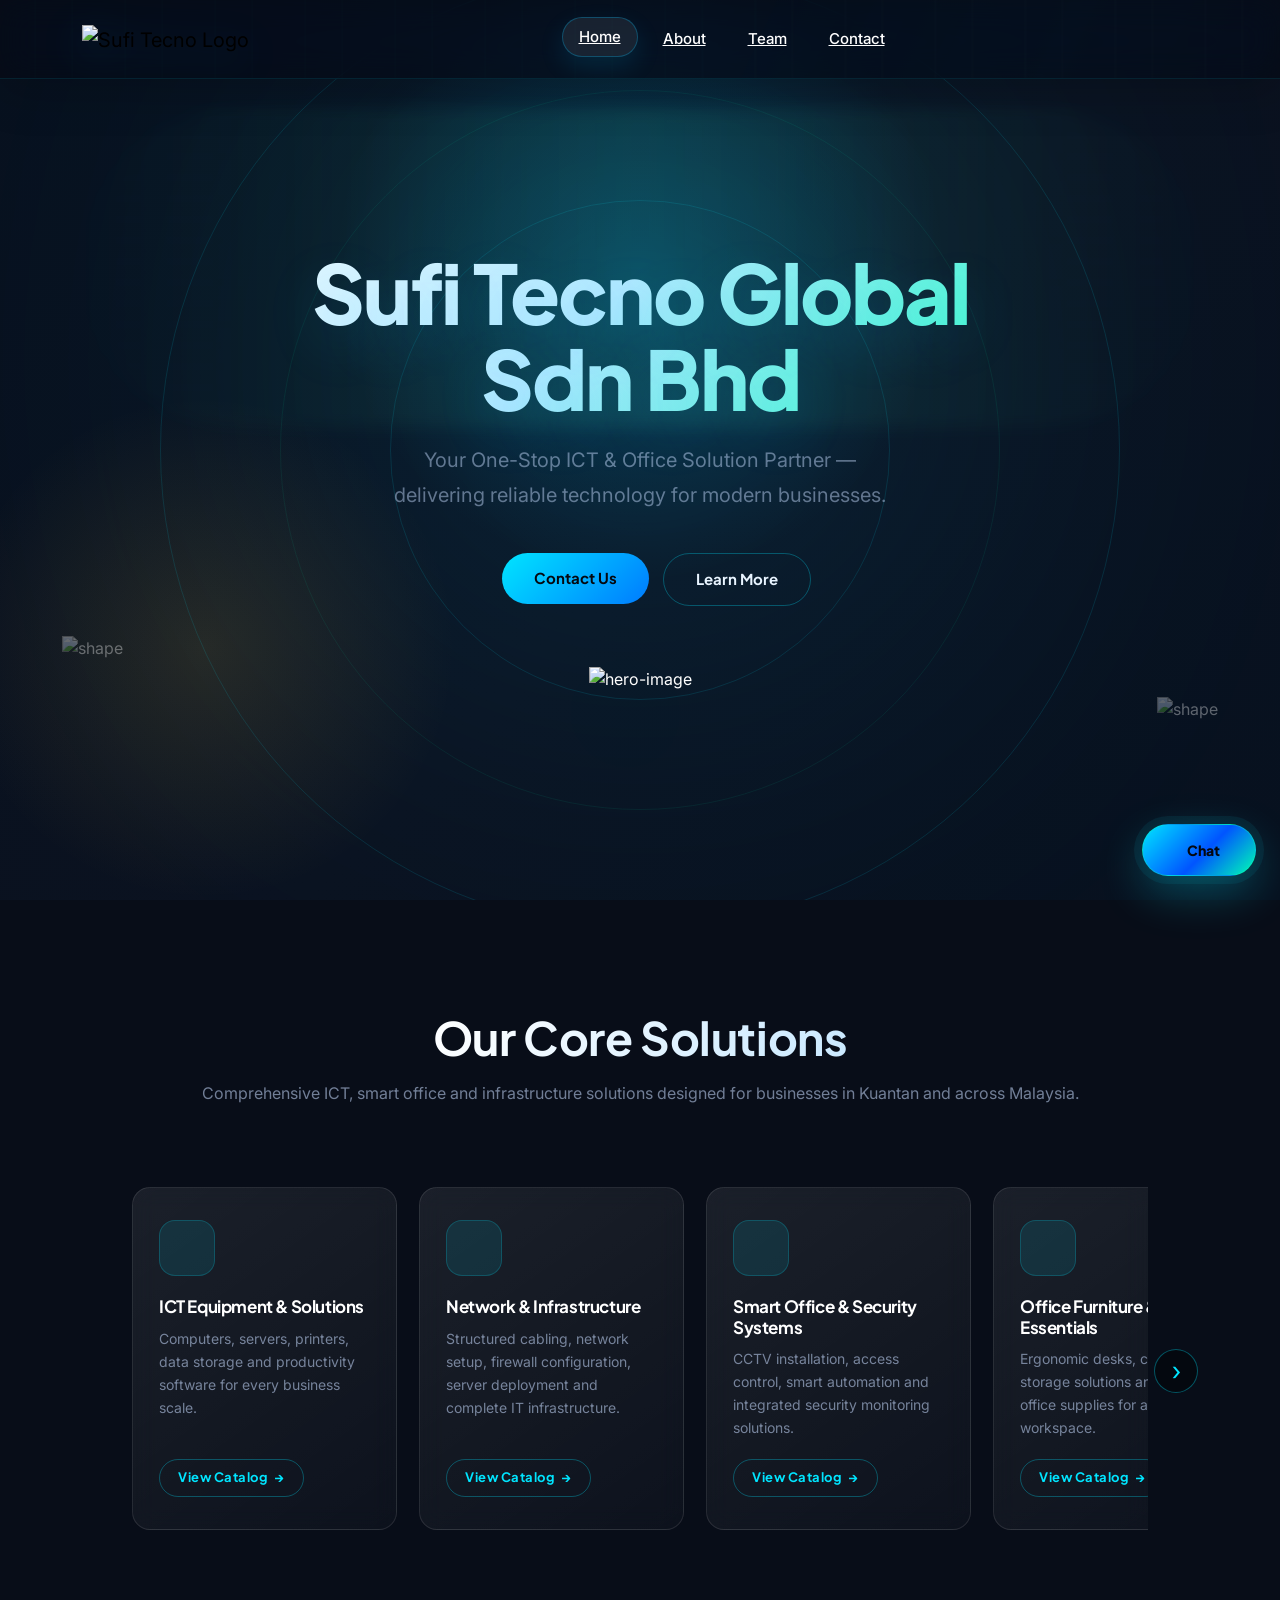
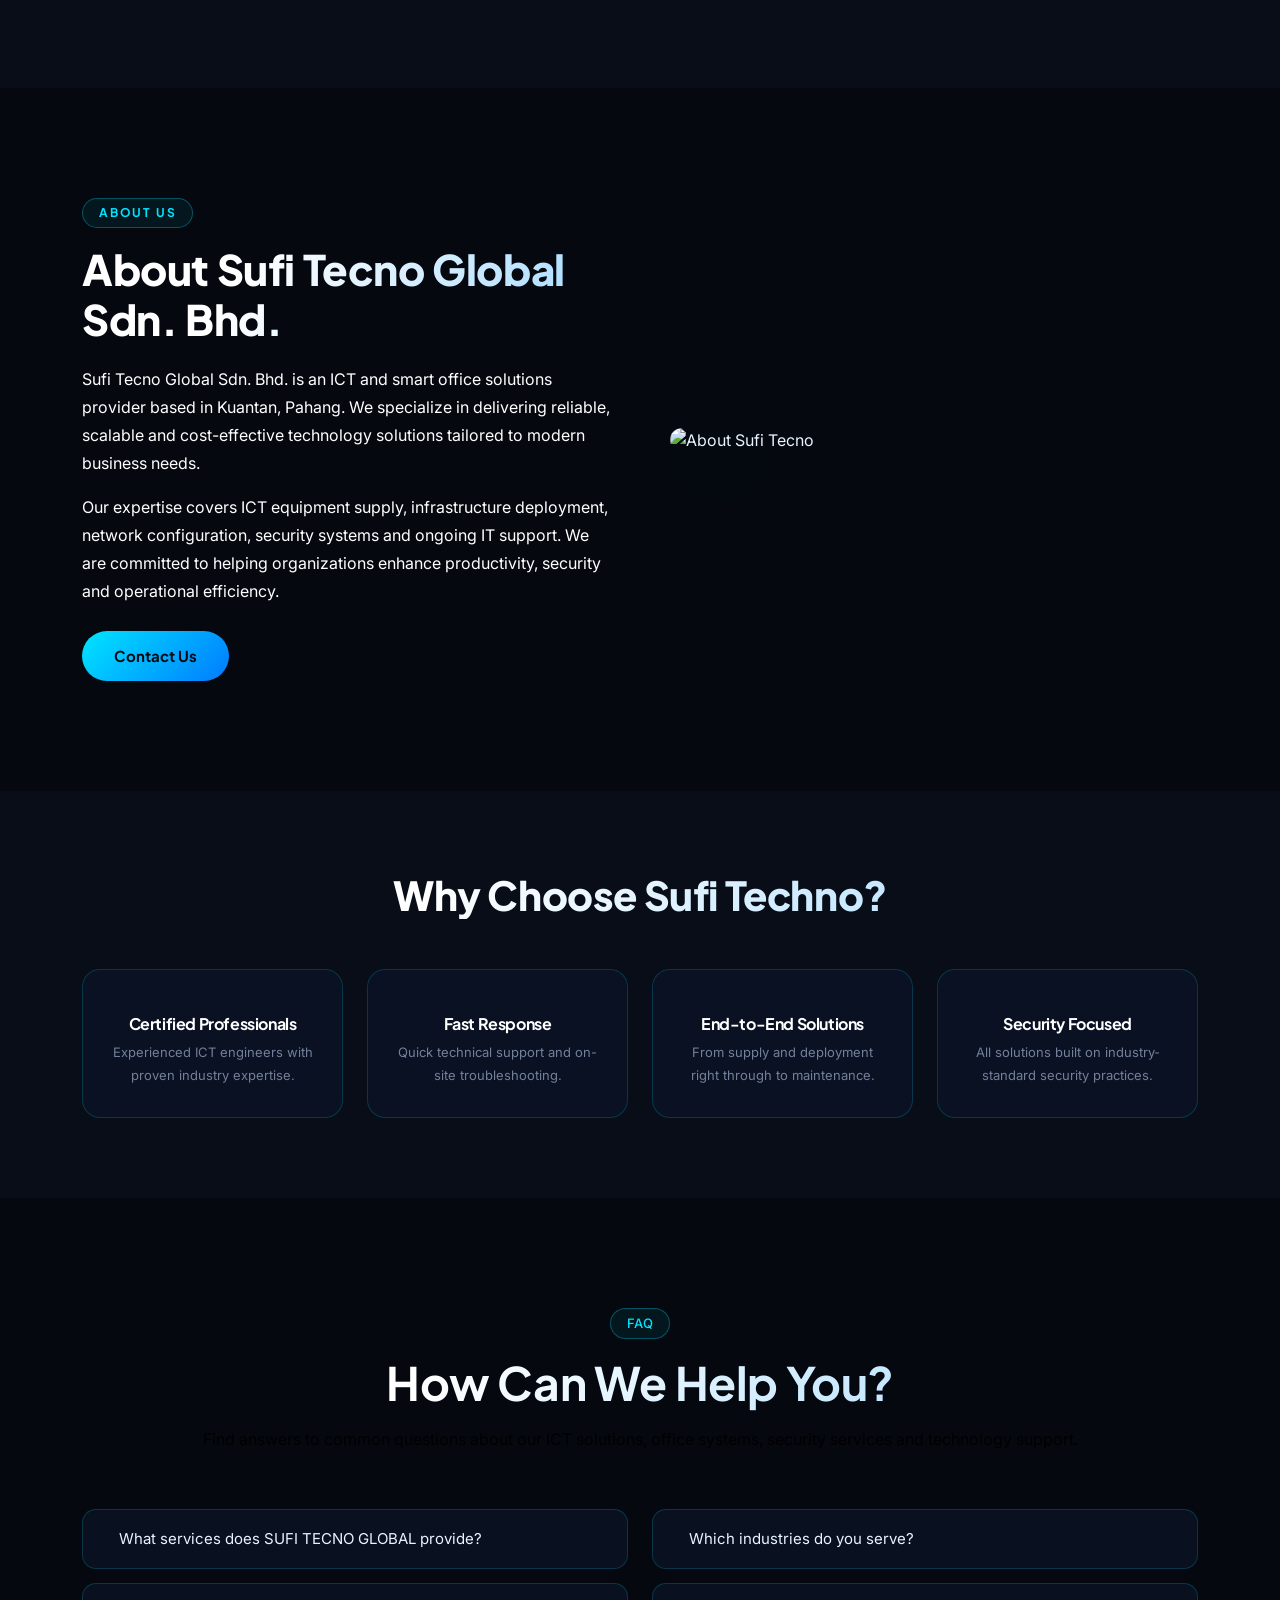
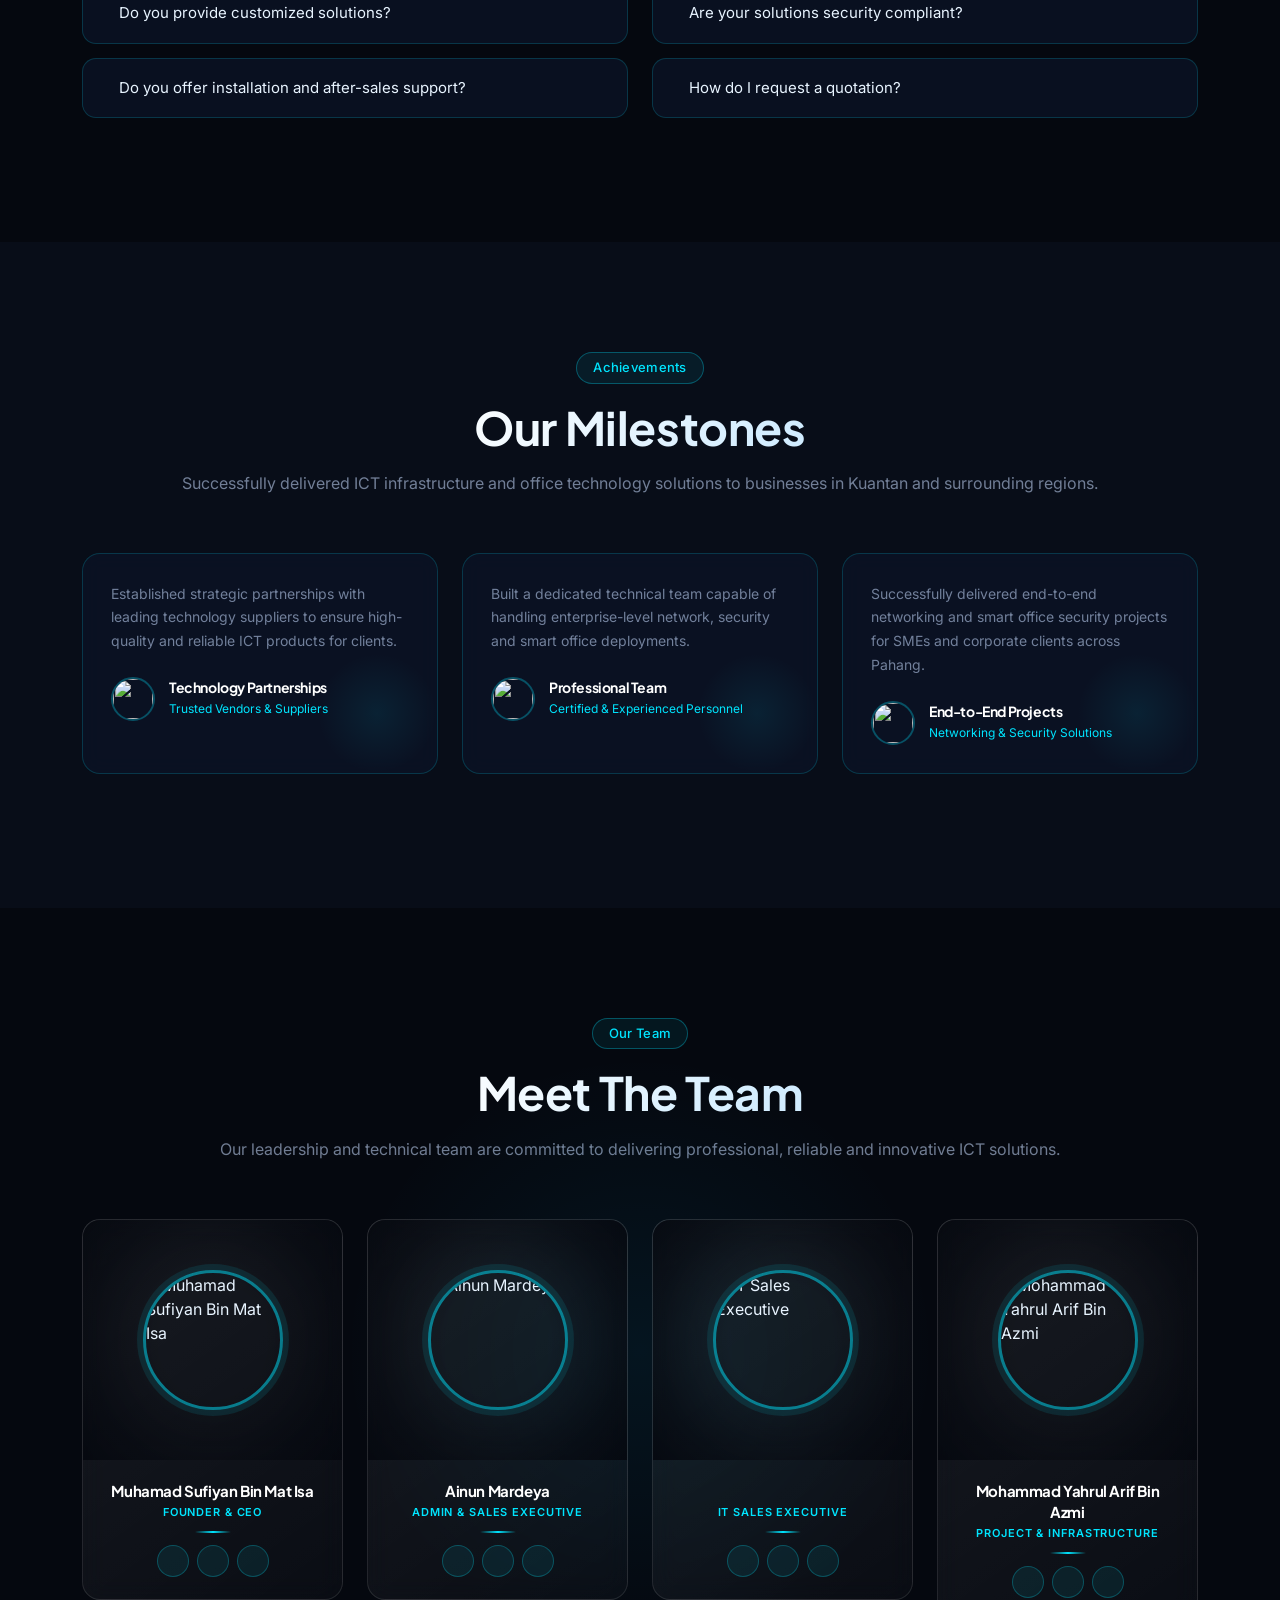
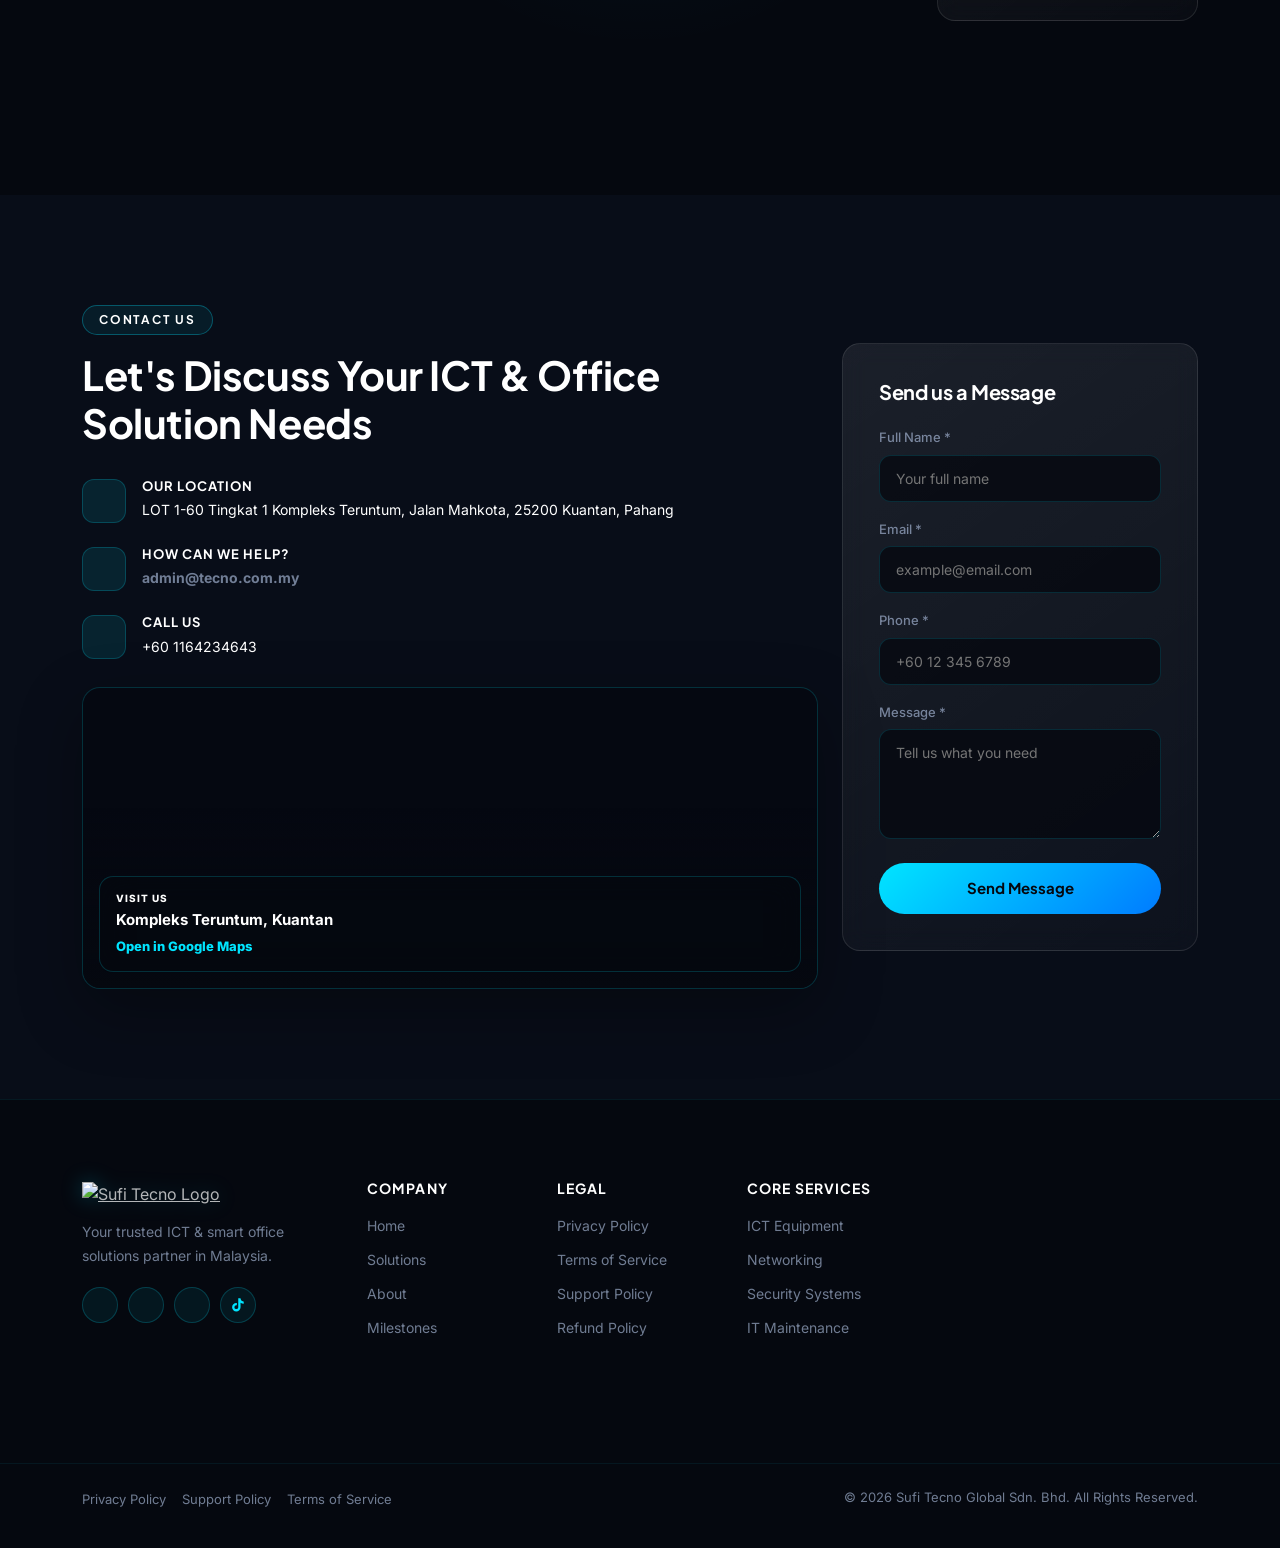
==== index.html @ 908a4840 "Add files via upload" ====
<!DOCTYPE html>
<html lang="en">
<head>
  <meta charset="UTF-8"/>
  <meta http-equiv="X-UA-Compatible" content="IE=edge"/>
  <meta name="viewport" content="width=device-width, initial-scale=1.0"/>
  <title>Sufi Tecno Global Sdn Bhd | Innovative IT Solutions</title>
  <meta name="title" content="Sufi Tecno Global Sdn Bhd - IT Solutions & Services"/>
  <meta name="description" content="Your One-Stop ICT & Office Solution Partner in Kuantan, Pahang."/>
  <meta property="og:type" content="website"/>
  <meta property="og:url" content="https://sufitechno.com/"/>
  <meta property="og:title" content="Sufi Tecno Global Sdn. Bhd."/>
  <meta property="og:description" content="Your One-Stop ICT & Office Solution Partner in Kuantan, Pahang."/>
  <meta property="og:image" content="assets/images/logo/logo.png"/>
  <link rel="shortcut icon" href="assets/images/logoclean.png" type="image/png"/>

  <!-- Google Fonts -->
  <link rel="preconnect" href="https://fonts.googleapis.com"/>
  <link rel="preconnect" href="https://fonts.gstatic.com" crossorigin/>
  <link href="https://fonts.googleapis.com/css2?family=Plus+Jakarta+Sans:wght@500;600;700&family=Inter:wght@300;400;500;600&display=swap" rel="stylesheet"/>

  <!-- Bootstrap -->
  <link rel="stylesheet" href="https://cdn.jsdelivr.net/npm/bootstrap@5.3.2/dist/css/bootstrap.min.css"/>
  <!-- Animate.css -->
  <link rel="stylesheet" href="https://cdn.jsdelivr.net/npm/animate.css@4.1.1/animate.min.css"/>
  <!-- LineIcons -->
  <link rel="stylesheet" href="https://cdn.lineicons.com/4.0/lineicons.css"/>
  <!-- Site styles -->
  <link rel="stylesheet" href="style.css"/>

</head>

<body>

  <!-- ====== Header ====== -->
  <header class="ud-header">
    <div class="container">
      <div class="row">
        <div class="col-lg-12">
          <nav class="navbar navbar-expand-lg">
            <a class="navbar-brand" href="#home">
              <img src="assets/images/logo/logoclean.png" alt="Sufi Tecno Logo"/>
            </a>
            <button type="button" class="navbar-toggler" id="navToggler" aria-label="Open menu" aria-expanded="false" aria-controls="navMenu">
              <span class="toggler-icon"></span>
              <span class="toggler-icon"></span>
              <span class="toggler-icon"></span>
            </button>
            <div class="navbar-collapse collapse" id="navMenu">
              <ul id="nav" class="navbar-nav mx-auto">
                <li class="nav-item"><a class="ud-menu-scroll" href="#home">Home</a></li>
                <li class="nav-item"><a class="ud-menu-scroll" href="#about">About</a></li>
                <li class="nav-item"><a class="ud-menu-scroll" href="#team">Team</a></li>
                <li class="nav-item"><a class="ud-menu-scroll" href="#contact">Contact</a></li>
              </ul>
            </div>
          </nav>
        </div>
      </div>
    </div>
  </header>
  <!-- ====== Header End ====== -->

  <!-- ====== Hero ====== -->
  <section class="ud-hero" id="home">
    <div class="hero-ring"></div>
    <div class="hero-ring"></div>
    <div class="hero-ring"></div>
    <canvas class="stg-binary-cursor" aria-hidden="true" data-binary-cursor></canvas>
    <div class="container">
      <div class="row">
        <div class="col-lg-12">
          <div class="ud-hero-content animate__animated animate__fadeInUp">
            <h1 class="ud-hero-title">Sufi Tecno Global<br/>Sdn Bhd</h1>
            <p class="ud-hero-desc">Your One-Stop ICT &amp; Office Solution Partner — delivering reliable technology for modern businesses.</p>
            <ul class="ud-hero-buttons">
              <li><a href="#contact" class="ud-main-btn ud-white-btn">Contact Us</a></li>
              <li><a href="#about" class="ud-main-btn ud-link-btn">Learn More</a></li>
            </ul>
          </div>

          <div class="ud-hero-image wow fadeInUp" data-wow-delay=".25s">
            <img src="assets/images/hero/hero-image.svg" alt="hero-image" />
            <img src="assets/images/hero/dotted-shape.svg" alt="shape" class="shape shape-1" />
            <img src="assets/images/hero/dotted-shape.svg" alt="shape" class="shape shape-2" />
          </div>
        </div>
      </div>
    </div>
  </section>
  <!-- ====== Hero End ====== -->

  <!-- ====== Features / Core Solutions ====== -->
  <section id="features" class="ud-features">
    <div class="container">
      <div class="row">
        <div class="col-lg-12">
          <div class="ud-section-title text-center">
            <h2>Our Core Solutions</h2>
            <p>Comprehensive ICT, smart office and infrastructure solutions designed for businesses in Kuantan and across Malaysia.</p>
          </div>
        </div>
      </div>

      <div class="ud-features-track-wrapper">
        <div class="ud-features-track" id="featuresTrack">

          <!-- Card 1 -->
          <div class="ud-feature-slide">
            <div class="ud-single-feature">
              <div class="ud-feature-icon"><i class="lni lni-gift"></i></div>
              <div class="ud-feature-content">
                <h3 class="ud-feature-title">ICT Equipment &amp; Solutions</h3>
                <p class="ud-feature-desc">Computers, servers, printers, data storage and productivity software for every business scale.</p>
                <button class="ud-catalog-btn"
                  data-title="ICT Equipment &amp; Solutions"
                  data-catalog='[{"src":"assets/images/Catalog/ICT%20EQUIPMENT%20%26%20SOLUTIONS/computers%20and%20laptops.jpg","name":"Computers and Laptops"},{"src":"assets/images/Catalog/ICT%20EQUIPMENT%20%26%20SOLUTIONS/Printers%2Cscanners%20and%20photocopiers.jpg","name":"Printers, Scanners and Photocopiers"},{"src":"assets/images/Catalog/ICT%20EQUIPMENT%20%26%20SOLUTIONS/Productivity%20and%20IT%20Security%20Software.png","name":"Productivity and IT Security Software"},{"src":"assets/images/Catalog/ICT%20EQUIPMENT%20%26%20SOLUTIONS/Servers%20and%20Data%20Storage.jpg","name":"Servers and Data Storage"}]'>
                  View Catalog
                </button>
              </div>
            </div>
          </div>

          <!-- Card 2 -->
          <div class="ud-feature-slide">
            <div class="ud-single-feature">
              <div class="ud-feature-icon"><i class="lni lni-move"></i></div>
              <div class="ud-feature-content">
                <h3 class="ud-feature-title">Network &amp; Infrastructure</h3>
                <p class="ud-feature-desc">Structured cabling, network setup, firewall configuration, server deployment and complete IT infrastructure.</p>
                <button class="ud-catalog-btn"
                  data-title="Network &amp; Infrastructure"
                  data-catalog='[{"src":"assets/images/Catalog/NETWORKING%20%26%20TELECOMMUNICATIONS/Access%20Points%20and%20Mesh%20Wifi%20Systems.jpg","name":"Access Points and Mesh WiFi Systems"},{"src":"assets/images/Catalog/NETWORKING%20%26%20TELECOMMUNICATIONS/PABX%20AND%20OFFICE%20INTERCOM%20SYSTEMS.jpg","name":"PABX and Office Intercom Systems"},{"src":"assets/images/Catalog/NETWORKING%20%26%20TELECOMMUNICATIONS/PBX%20AND%20IP%20Phone%20Systems.png","name":"PBX and IP Phone Systems"},{"src":"assets/images/Catalog/NETWORKING%20%26%20TELECOMMUNICATIONS/Routers%2CModems%20and%20Network%20Switches.jpg","name":"Routers, Modems and Network Switches"},{"src":"assets/images/Catalog/NETWORKING%20%26%20TELECOMMUNICATIONS/Video%20Conferencing%20Equipment.jpg","name":"Video Conferencing Equipment"}]'>
                  View Catalog
                </button>
              </div>
            </div>
          </div>

          <!-- Card 3 -->
          <div class="ud-feature-slide">
            <div class="ud-single-feature">
              <div class="ud-feature-icon"><i class="lni lni-layout"></i></div>
              <div class="ud-feature-content">
                <h3 class="ud-feature-title">Smart Office &amp; Security Systems</h3>
                <p class="ud-feature-desc">CCTV installation, access control, smart automation and integrated security monitoring solutions.</p>
                <button class="ud-catalog-btn"
                  data-title="Smart Office &amp; Security Systems"
                  data-catalog='[{"src":"assets/images/Catalog/OFFICE%20SECURITY%20AND%20ACCESS%20CONTROL/Automatic%20Doors%20and%20Smart%20Locks.jpg","name":"Automatic Doors and Smart Locks"},{"src":"assets/images/Catalog/OFFICE%20SECURITY%20AND%20ACCESS%20CONTROL/Access%20Control%20Systems.jpg","name":"Access Control Systems"},{"src":"assets/images/Catalog/OFFICE%20SECURITY%20AND%20ACCESS%20CONTROL/CCTV%20and%20Surveillance%20System.jpg","name":"CCTV and Surveillance System"},{"src":"assets/images/Catalog/OFFICE%20SECURITY%20AND%20ACCESS%20CONTROL/Security%20Alarms%20and%20Motion%20Sensors.jpg","name":"Security Alarms and Motion Sensors"}]'>
                  View Catalog
                </button>
              </div>
            </div>
          </div>

          <!-- Card 4 -->
          <div class="ud-feature-slide">
            <div class="ud-single-feature">
              <div class="ud-feature-icon"><i class="lni lni-grid-alt"></i></div>
              <div class="ud-feature-content">
                <h3 class="ud-feature-title">Office Furniture &amp; Essentials</h3>
                <p class="ud-feature-desc">Ergonomic desks, chairs, storage solutions and essential office supplies for a productive workspace.</p>
                <button class="ud-catalog-btn"
                  data-title="Office Furniture &amp; Essentials"
                  data-catalog='[{"src":"assets/images/Catalog/Office%20Furniture%20%26%20Essentials/Ventilation%20Systems%20%26%20Air%20Purifiers.jpg","name":"Ventilation Systems and Air Purifiers"},{"src":"assets/images/Catalog/Office%20Furniture%20%26%20Essentials/Ergonomic%20Desks%20and%20Chairs.jpg","name":"Ergonomic Desks and Chairs"},{"src":"assets/images/Catalog/Office%20Furniture%20%26%20Essentials/Cabinet%20and%20storage%20drawers.jpg","name":"Cabinet and Storage Drawers"}]'>
                  View Catalog
                </button>
              </div>
            </div>
          </div>

          <!-- Card 5 -->
          <div class="ud-feature-slide">
            <div class="ud-single-feature">
              <div class="ud-feature-icon"><i class="lni lni-cogs"></i></div>
              <div class="ud-feature-content">
                <h3 class="ud-feature-title">Office Automation Systems</h3>
                <p class="ud-feature-desc">Smart automation for lighting, climate control, scheduling and workflow to boost office efficiency.</p>
                <button class="ud-catalog-btn"
                  data-title="Office Automation Systems"
                  data-catalog='[{"src":"assets/images/Catalog/Office%20Automation%20Systems/Money%20Counting%20Machine.avif","name":"Money Counting Machine"},{"src":"assets/images/Catalog/Office%20Automation%20Systems/Fake%20Currency%20Detectors.jpg","name":"Fake Currency Detectors"},{"src":"assets/images/Catalog/Office%20Automation%20Systems/Digital%20signage%20and%20Information%20Displays.jpg","name":"Digital Signage and Information Displays"},{"src":"assets/images/Catalog/Office%20Automation%20Systems/E-Attendance%20and%20Digital%20Timesheet%20System.png","name":"E-Attendance and Digital Timesheet System"}]'>
                  View Catalog
                </button>
              </div>
            </div>
          </div>

          <!-- Card 6 -->
          <div class="ud-feature-slide">
            <div class="ud-single-feature">
              <div class="ud-feature-icon"><i class="lni lni-shield"></i></div>
              <div class="ud-feature-content">
                <h3 class="ud-feature-title">Cybersecurity Software &amp; Applications</h3>
                <p class="ud-feature-desc">Antivirus, endpoint protection, firewall software and enterprise cybersecurity apps to safeguard your data.</p>
                <button class="ud-catalog-btn"
                  data-title="Cybersecurity Software &amp; Applications"
                  data-catalog='[{"name":"Network Security Monitoring Systems","textOnly":true},{"name":"Intrusion Detection and Prevention Systems","textOnly":true},{"name":"Anti-Ransomware and Data Protection Software","textOnly":true},{"name":"Cybersecurity Awareness Platforms","textOnly":true},{"name":"IT Security Audit and Compliance Systems","textOnly":true}]'>
                  View Catalog
                </button>
              </div>
            </div>
          </div>

        </div><!-- /track -->

        <button class="ud-features-nav ud-features-nav-prev" id="featuresPrev" aria-label="Previous">&#8249;</button>
        <button class="ud-features-nav ud-features-nav-next" id="featuresNext" aria-label="Next">&#8250;</button>
      </div>
    </div>
  </section>
  <!-- ====== Features End ====== -->

  <!-- ====== About ====== -->
  <section id="about" class="ud-about">
    <div class="container">
      <div class="ud-about-wrapper">
        <div class="ud-about-content-wrapper">
          <div class="ud-about-content">
            <span class="tag">About Us</span>
            <h2>About Sufi Tecno Global Sdn. Bhd.</h2>
            <p>Sufi Tecno Global Sdn. Bhd. is an ICT and smart office solutions provider based in Kuantan, Pahang. We specialize in delivering reliable, scalable and cost-effective technology solutions tailored to modern business needs.</p>
            <p>Our expertise covers ICT equipment supply, infrastructure deployment, network configuration, security systems and ongoing IT support. We are committed to helping organizations enhance productivity, security and operational efficiency.</p>
            <a href="#contact" class="ud-main-btn ud-white-btn" style="margin-top:10px;">Contact Us</a>
          </div>
        </div>
        <div class="ud-about-image">
          <img src="assets/images/about/about-image.svg" alt="About Sufi Tecno"/>
        </div>
      </div>
    </div>
  </section>
  <!-- ====== About End ====== -->

  <!-- ====== Why Choose ====== -->
  <section class="why-section">
    <div class="container">
      <h2>Why Choose Sufi Techno?</h2>
      <div class="why-grid">
        <div class="why-card">
          <div class="why-card-icon"><i class="lni lni-certificate"></i></div>
          <h4>Certified Professionals</h4>
          <p>Experienced ICT engineers with proven industry expertise.</p>
        </div>
        <div class="why-card">
          <div class="why-card-icon"><i class="lni lni-bolt"></i></div>
          <h4>Fast Response</h4>
          <p>Quick technical support and on-site troubleshooting.</p>
        </div>
        <div class="why-card">
          <div class="why-card-icon"><i class="lni lni-layers"></i></div>
          <h4>End-to-End Solutions</h4>
          <p>From supply and deployment right through to maintenance.</p>
        </div>
        <div class="why-card">
          <div class="why-card-icon"><i class="lni lni-shield"></i></div>
          <h4>Security Focused</h4>
          <p>All solutions built on industry-standard security practices.</p>
        </div>
      </div>
    </div>
  </section>
  <!-- ====== Why Choose End ====== -->

  <!-- ====== FAQ ====== -->
  <section id="faq" class="ud-faq">
    <div class="container">
      <div class="row">
        <div class="col-lg-12">
          <div class="ud-section-title text-center mx-auto">
            <span>FAQ</span>
            <h2>How Can We Help You?</h2>
            <p>Find answers to common questions about our ICT solutions, office systems, security services and technology support.</p>
          </div>
        </div>
      </div>
      <div class="row">
        <div class="col-lg-6">
          <div class="ud-single-faq">
            <div class="accordion">
              <button class="ud-faq-btn collapsed" data-bs-toggle="collapse" data-bs-target="#faq1">
                <span class="icon flex-shrink-0"><i class="lni lni-chevron-down"></i></span>
                <span>What services does SUFI TECNO GLOBAL provide?</span>
              </button>
              <div id="faq1" class="accordion-collapse collapse">
                <div class="ud-faq-body">We provide complete ICT and office solutions including IT equipment supply, networking infrastructure, cybersecurity systems, office security, automation systems and ongoing technical support services.</div>
              </div>
            </div>
          </div>
          <div class="ud-single-faq">
            <div class="accordion">
              <button class="ud-faq-btn collapsed" data-bs-toggle="collapse" data-bs-target="#faq2">
                <span class="icon flex-shrink-0"><i class="lni lni-chevron-down"></i></span>
                <span>Do you provide customized solutions?</span>
              </button>
              <div id="faq2" class="accordion-collapse collapse">
                <div class="ud-faq-body">Yes. We assess your business requirements and design customized ICT, networking and security solutions to match your operational needs, budget and growth plans.</div>
              </div>
            </div>
          </div>
          <div class="ud-single-faq">
            <div class="accordion">
              <button class="ud-faq-btn collapsed" data-bs-toggle="collapse" data-bs-target="#faq3">
                <span class="icon flex-shrink-0"><i class="lni lni-chevron-down"></i></span>
                <span>Do you offer installation and after-sales support?</span>
              </button>
              <div id="faq3" class="accordion-collapse collapse">
                <div class="ud-faq-body">Absolutely. Our certified technical team handles installation, system configuration, maintenance and reliable after-sales support to ensure smooth and secure operations.</div>
              </div>
            </div>
          </div>
        </div>
        <div class="col-lg-6">
          <div class="ud-single-faq">
            <div class="accordion">
              <button class="ud-faq-btn collapsed" data-bs-toggle="collapse" data-bs-target="#faq4">
                <span class="icon flex-shrink-0"><i class="lni lni-chevron-down"></i></span>
                <span>Which industries do you serve?</span>
              </button>
              <div id="faq4" class="accordion-collapse collapse">
                <div class="ud-faq-body">We serve SMEs, government agencies, educational institutions, retail businesses and corporate offices across various industries requiring integrated ICT solutions.</div>
              </div>
            </div>
          </div>
          <div class="ud-single-faq">
            <div class="accordion">
              <button class="ud-faq-btn collapsed" data-bs-toggle="collapse" data-bs-target="#faq5">
                <span class="icon flex-shrink-0"><i class="lni lni-chevron-down"></i></span>
                <span>Are your solutions security compliant?</span>
              </button>
              <div id="faq5" class="accordion-collapse collapse">
                <div class="ud-faq-body">Yes. We prioritize cybersecurity, data protection and industry compliance standards. Our solutions are designed to align with best practices in information security.</div>
              </div>
            </div>
          </div>
          <div class="ud-single-faq">
            <div class="accordion">
              <button class="ud-faq-btn collapsed" data-bs-toggle="collapse" data-bs-target="#faq6">
                <span class="icon flex-shrink-0"><i class="lni lni-chevron-down"></i></span>
                <span>How do I request a quotation?</span>
              </button>
              <div id="faq6" class="accordion-collapse collapse">
                <div class="ud-faq-body">Contact us via phone, email or the form on our website. Our team will respond promptly to arrange a consultation and provide a detailed quotation.</div>
              </div>
            </div>
          </div>
        </div>
      </div>
    </div>
  </section>
  <!-- ====== FAQ End ====== -->

  <!-- ====== Milestones ====== -->
  <section id="testimonials" class="ud-testimonials">
    <div class="container">
      <div class="row">
        <div class="col-lg-12">
          <div class="ud-section-title mx-auto text-center">
            <span>Achievements</span>
            <h2>Our Milestones</h2>
            <p>Successfully delivered ICT infrastructure and office technology solutions to businesses in Kuantan and surrounding regions.</p>
          </div>
        </div>
      </div>
      <div class="row">
        <div class="col-lg-4 col-md-6 mb-4">
          <div class="ud-single-testimonial">
            <div class="ud-testimonial-content">
              <p>Established strategic partnerships with leading technology suppliers to ensure high-quality and reliable ICT products for clients.</p>
            </div>
            <div class="ud-testimonial-info">
              <div class="ud-testimonial-image"><img src="assets/images/testimonials/author-01.png" alt=""/></div>
              <div class="ud-testimonial-meta">
                <h4>Technology Partnerships</h4>
                <p>Trusted Vendors &amp; Suppliers</p>
              </div>
            </div>
          </div>
        </div>
        <div class="col-lg-4 col-md-6 mb-4">
          <div class="ud-single-testimonial">
            <div class="ud-testimonial-content">
              <p>Built a dedicated technical team capable of handling enterprise-level network, security and smart office deployments.</p>
            </div>
            <div class="ud-testimonial-info">
              <div class="ud-testimonial-image"><img src="assets/images/testimonials/author-02.png" alt=""/></div>
              <div class="ud-testimonial-meta">
                <h4>Professional Team</h4>
                <p>Certified &amp; Experienced Personnel</p>
              </div>
            </div>
          </div>
        </div>
        <div class="col-lg-4 col-md-6 mb-4">
          <div class="ud-single-testimonial">
            <div class="ud-testimonial-content">
              <p>Successfully delivered end-to-end networking and smart office security projects for SMEs and corporate clients across Pahang.</p>
            </div>
            <div class="ud-testimonial-info">
              <div class="ud-testimonial-image"><img src="assets/images/testimonials/author-03.png" alt=""/></div>
              <div class="ud-testimonial-meta">
                <h4>End-to-End Projects</h4>
                <p>Networking &amp; Security Solutions</p>
              </div>
            </div>
          </div>
        </div>
      </div>
    </div>
  </section>
  <!-- ====== Milestones End ====== -->

  <!-- ====== Team ====== -->
  <section id="team" class="ud-team">
    <div class="container">
      <div class="row">
        <div class="col-lg-12">
          <div class="ud-section-title mx-auto text-center">
            <span>Our Team</span>
            <h2>Meet The Team</h2>
            <p>Our leadership and technical team are committed to delivering professional, reliable and innovative ICT solutions.</p>
          </div>
        </div>
      </div>
      <div class="row justify-content-center">

<!-- Member 1 -->
<div class="col-xl-3 col-lg-3 col-md-5 col-sm-8 col-10 mb-4">
  <div class="ud-single-team">
    <div class="ud-team-card">
      <div class="ud-team-photo-wrap">
        <div class="ud-team-photo-bg">
          <img src="assets/images/team/team-01.png" alt="" class="ud-team-photo-blur"/>
        </div>
        <div class="ud-team-photo-circle">
          <img src="assets/images/team/team-01.png" alt="Muhamad Sufiyan Bin Mat Isa"/>
        </div>
        <div class="ud-team-glow"></div>
      </div>

      <div class="ud-team-body">
        <h5>Muhamad Sufiyan Bin Mat Isa</h5>
        <h6>Founder &amp; CEO</h6>
        <div class="ud-team-divider"></div>

        <ul class="ud-team-socials">
          <li><a href="#" aria-label="LinkedIn"><i class="lni lni-linkedin-original"></i></a></li>
          <li><a href="#" aria-label="Gmail"><i class="lni lni-envelope"></i></a></li>
          <li><a href="#" aria-label="Instagram"><i class="lni lni-instagram"></i></a></li>
        </ul>
      </div>
    </div>
  </div>
</div>

<!-- Member 2 -->
<div class="col-xl-3 col-lg-3 col-md-5 col-sm-8 col-10 mb-4">
  <div class="ud-single-team">
    <div class="ud-team-card">
      <div class="ud-team-photo-wrap">
        <div class="ud-team-photo-bg">
          <img src="assets/images/team/team-02.jpeg" alt="" class="ud-team-photo-blur"/>
        </div>
        <div class="ud-team-photo-circle">
          <img src="assets/images/team/team-02.jpeg" alt="Ainun Mardeya"/>
        </div>
        <div class="ud-team-glow"></div>
      </div>

      <div class="ud-team-body">
        <h5>Ainun Mardeya</h5>
        <h6>Admin &amp; Sales Executive</h6>
        <div class="ud-team-divider"></div>

        <ul class="ud-team-socials">
          <li><a href="#" aria-label="LinkedIn"><i class="lni lni-linkedin-original"></i></a></li>
          <li><a href="#" aria-label="Gmail"><i class="lni lni-envelope"></i></a></li>
          <li><a href="#" aria-label="Instagram"><i class="lni lni-instagram"></i></a></li>
        </ul>
      </div>
    </div>
  </div>
</div>

<!-- Member 3 -->
<div class="col-xl-3 col-lg-3 col-md-5 col-sm-8 col-10 mb-4">
  <div class="ud-single-team">
    <div class="ud-team-card">
      <div class="ud-team-photo-wrap">
        <div class="ud-team-photo-bg">
          <img src="assets/images/team/team-03.jpeg" alt="" class="ud-team-photo-blur"/>
        </div>
        <div class="ud-team-photo-circle">
          <img src="assets/images/team/team-03.jpeg" alt="IT Sales Executive"/>
        </div>
        <div class="ud-team-glow"></div>
      </div>

      <div class="ud-team-body">
        <h5>&nbsp;</h5>
        <h6>IT Sales Executive</h6>
        <div class="ud-team-divider"></div>

        <ul class="ud-team-socials">
          <li><a href="#" aria-label="LinkedIn"><i class="lni lni-linkedin-original"></i></a></li>
          <li><a href="#" aria-label="Gmail"><i class="lni lni-envelope"></i></a></li>
          <li><a href="#" aria-label="Instagram"><i class="lni lni-instagram"></i></a></li>
        </ul>
      </div>
    </div>
  </div>
</div>

<!-- Member 4 -->
<div class="col-xl-3 col-lg-3 col-md-5 col-sm-8 col-10 mb-4">
  <div class="ud-single-team">
    <div class="ud-team-card">
      <div class="ud-team-photo-wrap">
        <div class="ud-team-photo-bg">
          <img src="assets/images/team/team-04.png" alt="" class="ud-team-photo-blur"/>
        </div>
        <div class="ud-team-photo-circle">
          <img src="assets/images/team/team-04.png" alt="Mohammad Yahrul Arif Bin Azmi"/>
        </div>
        <div class="ud-team-glow"></div>
      </div>

      <div class="ud-team-body">
        <h5>Mohammad Yahrul Arif Bin Azmi</h5>
        <h6>Project &amp; Infrastructure</h6>
        <div class="ud-team-divider"></div>

        <ul class="ud-team-socials">
          <li><a href="#" aria-label="LinkedIn"><i class="lni lni-linkedin-original"></i></a></li>
          <li><a href="#" aria-label="Gmail"><i class="lni lni-envelope"></i></a></li>
          <li><a href="#" aria-label="Instagram"><i class="lni lni-instagram"></i></a></li>
        </ul>
      </div>
    </div>
  </div>
</div>

      </div>
    </div>
  </section>
  <!-- ====== Team End ====== -->

  <!-- ====== Contact ====== -->
  <section id="contact" class="ud-contact">
    <div class="container">
      <div class="row align-items-center">
        <div class="col-xl-8 col-lg-7">
          <div class="ud-contact-content-wrapper">
            <div class="ud-contact-title">
              <span>Contact Us</span>
              <h2>Let's Discuss Your ICT &amp; Office Solution Needs</h2>
            </div>
            <div class="ud-contact-info-wrapper">
              <div class="ud-single-info">
                <div class="ud-info-icon"><i class="lni lni-map-marker"></i></div>
                <div class="ud-info-meta">
                  <h5>Our Location</h5>
                  <p>LOT 1-60 Tingkat 1 Kompleks Teruntum, Jalan Mahkota, 25200 Kuantan, Pahang</p>
                </div>
              </div>
              <div class="ud-single-info">
                <div class="ud-info-icon"><i class="lni lni-envelope"></i></div>
                <div class="ud-info-meta">
                  <h5>How Can We Help?</h5>
                  <p><a class="stg-email-link" href="https://mail.google.com/mail/?view=cm&fs=1&to=admin@tecno.com.my" target="_blank" rel="noopener">admin@tecno.com.my</a></p>
                </div>
              </div>
              <div class="ud-single-info">
                <div class="ud-info-icon"><i class="lni lni-phone"></i></div>
                <div class="ud-info-meta">
                  <h5>Call Us</h5>
                  <p>+60 1164234643</p>
                </div>
              </div>
              <div class="stg-map-card">
                <iframe title="Sufi Tecno Global location map" src="https://maps.google.com/maps?q=Kompleks%20Teruntum%20Kuantan&t=&z=15&ie=UTF8&iwloc=&output=embed" loading="lazy" referrerpolicy="no-referrer-when-downgrade"></iframe>
                <div class="stg-map-overlay">
                  <span>Visit Us</span>
                  <strong>Kompleks Teruntum, Kuantan</strong>
                  <a href="https://www.google.com/maps/search/?api=1&query=Kompleks%20Teruntum%20Kuantan" target="_blank" rel="noopener">Open in Google Maps</a>
                </div>
              </div>
            </div>
          </div>
        </div>
        <div class="col-xl-4 col-lg-5">
          <div class="ud-contact-form-wrapper">
            <h3 class="ud-contact-form-title">Send us a Message</h3>
            <form class="ud-contact-form" data-google-sheet-endpoint="https://script.google.com/macros/s/AKfycbwIpQ3kre4eq5hk9RC18mR-04QL-Ss2zCvAFY0GQ64DhYUggJdQ_iT-ZfSmuliQys3djw/exec">
              <div class="ud-form-group">
                <label for="fullName">Full Name *</label>
                <input type="text" id="fullName" name="fullName" placeholder="Your full name" required/>
              </div>
              <div class="ud-form-group">
                <label for="email">Email *</label>
                <input type="email" id="email" name="email" placeholder="example@email.com" required/>
              </div>
              <div class="ud-form-group">
                <label for="phone">Phone *</label>
                <input type="tel" id="phone" name="phone" placeholder="+60 12 345 6789" required/>
              </div>
              <div class="ud-form-group">
                <label for="message">Message *</label>
                <textarea id="message" name="message" rows="4" placeholder="Tell us what you need" required></textarea>
              </div>
              <div class="ud-form-group mb-0">
                <button type="submit" class="ud-main-btn ud-white-btn" style="width:100%;">Send Message</button>
              </div>
            </form>
          </div>
        </div>
      </div>
    </div>
  </section>
  <!-- ====== Contact End ====== -->

  <!-- ====== Form Status Popup ====== -->
  <div class="stg-form-status" role="status" aria-live="polite" aria-hidden="true" data-form-status>
    <div class="stg-form-status-card">
      <div class="stg-form-status-loader" aria-hidden="true"></div>
      <div class="stg-form-status-check" aria-hidden="true"><i class="lni lni-checkmark"></i></div>
      <h3 data-form-status-title>Sending the message</h3>
      <p data-form-status-message>Please wait while we save your enquiry.</p>
    </div>
  </div>

  <!-- ====== Catalog Modal ====== -->
  <div class="ud-catalog-modal" id="catalogModal" role="dialog" aria-modal="true" aria-labelledby="catalogModalTitle">
    <div class="ud-catalog-modal-inner">
      <button class="ud-catalog-modal-close" id="catalogModalClose" aria-label="Close">&times;</button>
      <h3 id="catalogModalTitle"></h3>
      <p class="catalog-modal-subtitle">Swipe or drag to browse our catalog</p>
      <div class="ud-catalog-image-track-wrapper" id="catalogTrackWrapper">
        <div class="ud-catalog-image-track" id="catalogImageTrack"></div>
        <button class="ud-catalog-img-nav ud-catalog-img-prev" id="catalogImgPrev" aria-label="Previous">&#8249;</button>
        <button class="ud-catalog-img-nav ud-catalog-img-next" id="catalogImgNext" aria-label="Next">&#8250;</button>
      </div>
      <div class="catalog-dots" id="catalogDots"></div>
      <p class="ud-catalog-empty" id="catalogEmpty">No catalog images available yet. Check back soon!</p>
    </div>
  </div>

  <!-- ====== Footer ====== -->
<footer class="ud-footer">
  <div class="ud-footer-widgets">
    <div class="container">
      <div class="row">
        <div class="col-xl-3 col-lg-4 col-md-6 mb-5">
          <div class="ud-widget">
            <a href="#home" class="ud-footer-logo">
              <img src="assets/images/logo/logo.png" alt="Sufi Tecno Logo"/>
            </a>
            <p class="ud-widget-desc">Your trusted ICT &amp; smart office solutions partner in Malaysia.</p>

            <ul class="ud-widget-socials">
              <li><a href="#" aria-label="LinkedIn"><i class="lni lni-linkedin-original"></i></a></li>
              
              <!-- FIXED ICONS BELOW -->
              <li><a href="#" aria-label="Instagram"><i class="lni lni-instagram"></i></a></li>
              <li><a href="#" aria-label="Facebook"><i class="lni lni-facebook"></i></a></li>

              <li><a href="#" aria-label="TikTok">
                <svg xmlns="http://www.w3.org/2000/svg" viewBox="0 0 24 24" fill="currentColor" width="16" height="16" style="display:block;">
                  <path d="M19.59 6.69a4.83 4.83 0 0 1-3.77-4.25V2h-3.45v13.67a2.89 2.89 0 0 1-2.88 2.5 2.89 2.89 0 0 1-2.89-2.89 2.89 2.89 0 0 1 2.89-2.89c.28 0 .54.04.79.1V9.01a6.33 6.33 0 0 0-.79-.05 6.34 6.34 0 0 0-6.34 6.34 6.34 6.34 0 0 0 6.34 6.34 6.34 6.34 0 0 0 6.33-6.34V8.67a8.17 8.17 0 0 0 4.78 1.52V6.73a4.85 4.85 0 0 1-1.01-.04z"/>
                </svg>
              </a></li>
            </ul>
          </div>
        </div>

        <div class="col-xl-2 col-lg-2 col-md-6 col-sm-6 mb-5">
          <div class="ud-widget">
            <h5 class="ud-widget-title">Company</h5>
            <ul class="ud-widget-links">
              <li><a href="#home">Home</a></li>
              <li><a href="#features">Solutions</a></li>
              <li><a href="#about">About</a></li>
              <li><a href="#testimonials">Milestones</a></li>
            </ul>
          </div>
        </div>

        <div class="col-xl-2 col-lg-3 col-md-6 col-sm-6 mb-5">
          <div class="ud-widget">
            <h5 class="ud-widget-title">Legal</h5>
            <ul class="ud-widget-links">
              <li><a href="javascript:void(0)">Privacy Policy</a></li>
              <li><a href="javascript:void(0)">Terms of Service</a></li>
              <li><a href="javascript:void(0)">Support Policy</a></li>
              <li><a href="javascript:void(0)">Refund Policy</a></li>
            </ul>
          </div>
        </div>

        <div class="col-xl-2 col-lg-3 col-md-6 col-sm-6 mb-5">
          <div class="ud-widget">
            <h5 class="ud-widget-title">Core Services</h5>
            <ul class="ud-widget-links">
              <li><a href="#features">ICT Equipment</a></li>
              <li><a href="#features">Networking</a></li>
              <li><a href="#features">Security Systems</a></li>
              <li><a href="#features">IT Maintenance</a></li>
            </ul>
          </div>
        </div>

      </div>
    </div>
  </div>

  <div class="ud-footer-bottom">
    <div class="container">
      <div class="row">
        <div class="col-md-8">
          <ul class="ud-footer-bottom-left">
            <li><a href="javascript:void(0)">Privacy Policy</a></li>
            <li><a href="javascript:void(0)">Support Policy</a></li>
            <li><a href="javascript:void(0)">Terms of Service</a></li>
          </ul>
        </div>
        <div class="col-md-4">
          <p class="ud-footer-bottom-right">© 2026 Sufi Tecno Global Sdn. Bhd. All Rights Reserved.</p>
        </div>
      </div>
    </div>
  </div>
</footer>

  <!-- ====== Back To Top ====== -->
  <a href="javascript:void(0)" class="back-to-top" id="backToTop"><i class="lni lni-chevron-up"></i></a>

  <!-- ====== Chat Widget ====== -->
  <div class="stg-chat-widget" data-chat-widget>
    <button type="button" class="stg-chat-trigger" aria-label="Open chat" aria-expanded="false" data-chat-trigger>
      <i class="lni lni-comments"></i>
      <span>Chat</span>
    </button>
    <div id="stg-chat-panel" class="stg-chat-panel" role="dialog" aria-modal="false" data-chat-panel>
      <button type="button" class="stg-chat-close" aria-label="Close chat" data-chat-close><i class="lni lni-close"></i></button>
      <span class="stg-chat-kicker">Sufi Tecno Support</span>
      <h3>Start a Conversation</h3>
      <p>The team typically replies in a few minutes</p>
      <a class="stg-whatsapp-option" href="https://wa.me/601164234643?text=Hi%20Sufi%20Tecno%2C%20I%20would%20like%20to%20ask%20about%20your%20ICT%20solutions." target="_blank" rel="noopener">
        <i class="lni lni-whatsapp"></i>
        <span>Continue on WhatsApp</span>
      </a>
    </div>
  </div>

  <!-- Scripts -->
  <script src="https://cdn.jsdelivr.net/npm/bootstrap@5.3.2/dist/js/bootstrap.bundle.min.js"></script>
  <script src="https://cdn.jsdelivr.net/npm/wowjs@1.1.3/dist/wow.min.js"></script>
  <script src="script.js"></script>

</body>
</html>
---- style.css ----
/* ===============================
   GLOBAL STYLING
================================ */

body {
  font-family: 'Inter', sans-serif;
  background: #0f172a;
  color: #ffffff;
  overflow-x: hidden;
}

section {
  padding: 120px 0;
}

h1, h2, h3, h4, h5 {
  font-family: 'Plus Jakarta Sans', sans-serif;
  font-weight: 700;
  letter-spacing: -0.02em;
}

p {
  color: rgba(255,255,255,0.75);
  font-size: 16px;
}

/* ===============================
   GLASS NAVBAR
================================ */

.ud-header {
  position: fixed;
  width: 100%;
  top: 0;
  z-index: 999;
  background: rgba(15, 23, 42, 0.75);
  backdrop-filter: blur(12px);
  border-bottom: 1px solid rgba(255,255,255,0.05);
  transition: 0.3s ease;
}

.navbar-nav .nav-item a {
  color: #fff;
  font-weight: 500;
  transition: 0.3s;
}

.navbar-nav .nav-item a:hover {
  color: #00c2ff;
}

/* ===============================
   HERO SECTION
================================ */

.ud-hero {
  position: relative;
  background: radial-gradient(circle at 20% 40%, #1e3a8a, #0f172a 60%);
  padding: 200px 0 150px;
  text-align: center;
  color: #fff;
}

.ud-hero-title {
  font-size: 64px;
  font-weight: 800;
  letter-spacing: -1px;
}

.ud-hero-desc {
  font-size: 20px;
  margin-top: 20px;
  opacity: 0.85;
}

.ud-hero-buttons {
  margin-top: 40px;
}

.ud-main-btn {
  background: linear-gradient(90deg, #00c2ff, #0d6efd);
  border: none;
  padding: 14px 35px;
  border-radius: 50px;
  transition: 0.3s;
  font-weight: 600;
}

.ud-main-btn:hover {
  transform: translateY(-3px);
  box-shadow: 0 10px 30px rgba(0,194,255,0.4);
}

/* Glow background */
.ud-hero::before {
  content: "";
  position: absolute;
  width: 500px;
  height: 500px;
  background: #00c2ff;
  border-radius: 50%;
  filter: blur(200px);
  opacity: 0.2;
  top: 40%;
  left: 50%;
  transform: translate(-50%, -50%);
}

/* ===============================
   FEATURES SECTION
================================ */

.ud-features {
  background: #111827;
}

.ud-section-title span {
  color: #00c2ff;
  font-weight: 600;
  text-transform: none;
  font-size: 14px;
  letter-spacing: 0.02em;
}

.ud-section-title h2 {
  font-size: 36px;
  margin-bottom: 20px;
}

.ud-single-feature {
  background: #1e293b;
  border: 1px solid rgba(255,255,255,0.05);
  padding: 35px;
  border-radius: 20px;
  transition: 0.3s ease;
  height: 100%;
}

.ud-single-feature:hover {
  transform: translateY(-8px);
  border: 1px solid #00c2ff;
  box-shadow: 0 20px 40px rgba(0,194,255,0.2);
}

.ud-feature-icon {
  font-size: 36px;
  color: #00c2ff;
  margin-bottom: 20px;
}

/* ===============================
   ABOUT SECTION
================================ */

.ud-about {
  background: #0f172a;
}

.tag {
  color: #00c2ff;
  font-weight: 600;
}

/* ===============================
   FAQ SECTION
================================ */

.ud-faq {
  background: #111827;
}

.ud-faq-btn {
  background: #1e293b;
  border: 1px solid rgba(255,255,255,0.05);
  border-radius: 12px;
  color: #fff;
}

.ud-faq-body {
  background: #1e293b;
  color: rgba(255,255,255,0.8);
  padding: 15px;
}

/* ===============================
   TEAM SECTION
================================ */

#team {
  background: #0a0f1e;
  position: relative;
  overflow: hidden;
}

#team::before {
  content: '';
  position: absolute;
  width: 600px;
  height: 600px;
  background: radial-gradient(circle, rgba(0,194,255,0.07) 0%, transparent 70%);
  top: 50%;
  left: 50%;
  transform: translate(-50%, -50%);
  pointer-events: none;
}

.ud-single-team {
  margin-bottom: 40px;
}

/* ---- CARD ---- */
.ud-team-card {
  position: relative;
  background: rgba(255,255,255,0.03);
  border: 1px solid rgba(0,194,255,0.15);
  border-radius: 28px;
  overflow: hidden;
  transition: transform 0.4s cubic-bezier(0.175,0.885,0.32,1.275),
              box-shadow 0.4s ease,
              border-color 0.4s ease;
  cursor: pointer;
}

.ud-team-card:hover {
  transform: translateY(-14px) scale(1.02);
  box-shadow: 0 30px 60px rgba(0,194,255,0.22), 0 0 0 1px rgba(0,194,255,0.4);
  border-color: rgba(0,194,255,0.5);
}

/* ---- PHOTO AREA ---- */
.ud-team-photo-wrap {
  position: relative;
  width: 100%;
  height: 240px;
  display: flex;
  align-items: center;
  justify-content: center;
  overflow: hidden;
}

/* blurred full bg */
.ud-team-photo-bg {
  position: absolute;
  inset: 0;
  overflow: hidden;
}

.ud-team-photo-blur {
  width: 100%;
  height: 100%;
  object-fit: cover;
  object-position: center top;
  filter: blur(22px) brightness(0.45) saturate(1.4);
  transform: scale(1.15);
  display: block;
}

/* radial vignette over blur */
.ud-team-photo-bg::after {
  content: '';
  position: absolute;
  inset: 0;
  background: radial-gradient(
    ellipse 70% 80% at 50% 50%,
    transparent 30%,
    rgba(10,15,30,0.65) 70%,
    rgba(10,15,30,0.97) 100%
  );
}

/* sharp circle portrait */
.ud-team-photo-circle {
  position: relative;
  z-index: 2;
  width: 145px;
  height: 145px;
  border-radius: 50%;
  overflow: hidden;
  border: 3px solid rgba(0,194,255,0.55);
  box-shadow: 0 0 0 6px rgba(0,194,255,0.1), 0 8px 32px rgba(0,0,0,0.5);
  transition: transform 0.4s ease, box-shadow 0.4s ease, border-color 0.4s ease;
  flex-shrink: 0;
}

.ud-team-card:hover .ud-team-photo-circle {
  transform: scale(1.07);
  border-color: #00c2ff;
  box-shadow: 0 0 0 8px rgba(0,194,255,0.18), 0 12px 40px rgba(0,0,0,0.55);
}

.ud-team-photo-circle img {
  width: 100%;
  height: 100%;
  object-fit: cover;
  object-position: center top;
  display: block;
}

/* cyan glow ring pulse on hover */
.ud-team-glow {
  position: absolute;
  z-index: 1;
  width: 145px;
  height: 145px;
  border-radius: 50%;
  background: transparent;
  box-shadow: 0 0 0 0 rgba(0,194,255,0);
  transition: box-shadow 0.4s ease;
  pointer-events: none;
}

.ud-team-card:hover .ud-team-glow {
  box-shadow: 0 0 40px 12px rgba(0,194,255,0.25);
}

/* ---- BODY ---- */
.ud-team-body {
  padding: 20px 20px 22px;
  text-align: center;
  position: relative;
  z-index: 2;
}

.ud-team-body h5 {
  color: #ffffff !important;
  font-size: 15px;
  font-weight: 700;
  margin-bottom: 5px;
  line-height: 1.4;
}

.ud-team-body h6 {
  color: #00c2ff !important;
  font-size: 12px;
  font-weight: 500;
  letter-spacing: 0.8px;
  text-transform: uppercase;
  margin-bottom: 0;
}

.ud-team-divider {
  width: 36px;
  height: 2px;
  background: linear-gradient(90deg, transparent, #00c2ff, transparent);
  margin: 14px auto;
  border-radius: 2px;
  transition: width 0.4s ease;
}

.ud-team-card:hover .ud-team-divider {
  width: 70px;
}

/* ---- SOCIAL ICONS ---- */
.ud-team-socials {
  display: flex;
  justify-content: center;
  gap: 10px;
  list-style: none;
  padding: 0;
  margin: 0;
}

.ud-team-socials li a {
  display: flex;
  align-items: center;
  justify-content: center;
  width: 34px;
  height: 34px;
  border-radius: 50%;
  background: rgba(0,194,255,0.08);
  border: 1px solid rgba(0,194,255,0.25);
  color: #00c2ff;
  font-size: 14px;
  text-decoration: none;
  transition: background 0.25s ease, transform 0.25s ease, border-color 0.25s ease;
}

.ud-team-socials li a:hover {
  background: #00c2ff;
  color: #0a0f1e;
  border-color: #00c2ff;
  transform: scale(1.2) translateY(-2px);
}

/* ---- HOVER OVERLAY (full card reveal) ---- */
.ud-team-hover-overlay {
  position: absolute;
  inset: 0;
  z-index: 10;
  display: flex;
  align-items: flex-end;
  justify-content: center;
  padding-bottom: 28px;
  background: linear-gradient(
    to top,
    rgba(0,194,255,0.18) 0%,
    rgba(10,15,30,0.88) 50%,
    transparent 100%
  );
  opacity: 0;
  transform: translateY(6px);
  transition: opacity 0.35s ease, transform 0.35s ease;
  pointer-events: none;
  border-radius: 28px;
}

.ud-team-card:hover .ud-team-hover-overlay {
  opacity: 1;
  transform: translateY(0);
  pointer-events: auto;
}

.ud-team-hover-content {
  text-align: center;
}

.ud-team-hover-content h5 {
  color: #ffffff !important;
  font-size: 15px;
  font-weight: 700;
  margin-bottom: 4px;
}

.ud-team-hover-content h6 {
  color: #00c2ff !important;
  font-size: 11px;
  letter-spacing: 1px;
  text-transform: uppercase;
  margin-bottom: 14px;
}

.ud-team-socials-hover li a {
  background: rgba(255,255,255,0.12);
  border-color: rgba(255,255,255,0.3);
  color: #fff;
  backdrop-filter: blur(6px);
}

.ud-team-socials-hover li a:hover {
  background: #00c2ff;
  color: #0a0f1e;
  border-color: #00c2ff;
}


/* ===============================
   CONTACT SECTION
================================ */

.ud-contact {
  background: #111827;
}

.ud-contact-form-wrapper {
  background: #1e293b;
  padding: 30px;
  border-radius: 20px;
}

.ud-contact-form input,
.ud-contact-form textarea {
  background: #0f172a;
  border: 1px solid rgba(255,255,255,0.1);
  color: #fff;
  border-radius: 10px;
}

.ud-contact-form input:focus,
.ud-contact-form textarea:focus {
  border-color: #00c2ff;
  outline: none;
}

/* ===============================
   FOOTER
================================ */

.ud-footer {
  background: #0f172a;
  border-top: 1px solid rgba(255,255,255,0.05);
}

.ud-footer a {
  color: rgba(255,255,255,0.7);
}

.ud-footer a:hover {
  color: #00c2ff;
}

/* ===============================
   SCROLLBAR
================================ */

::-webkit-scrollbar {
  width: 8px;
}

::-webkit-scrollbar-thumb {
  background: #00c2ff;
  border-radius: 10px;
}

/* Fix light section text color */
section[style*="#f8fafc"] {
  color: #0f172a;
}

section[style*="#f8fafc"] h2,
section[style*="#f8fafc"] h4,
section[style*="#f8fafc"] p {
  color: #0f172a;
}

/* ===== EXACT TEXT COLOR CHANGES REQUESTED ===== */

/* Our Core Solutions → WHITE */
#features .ud-section-title h2 {
  color: #ffffff !important;
}

/* About paragraphs → WHITE */
#about p {
  color: #ffffff !important;
}

/* FAQ description paragraph → BLACK */
#faq .ud-section-title p {
  color: #000000 !important;
}

/* Our Milestones → WHITE */
#testimonials .ud-section-title h2 {
  color: #ffffff !important;
}

/* Meet The Team → WHITE */
#team .ud-section-title h2 {
  color: #ffffff !important;
}

/* Muhamad Sufiyan Bin Mat Isa & Founder & CEO → WHITE */
.ud-team-info h5,
.ud-team-info h6 {
  color: #ffffff !important;
}

/* CONTACT SECTION TEXT → WHITE */
#contact span,
#contact h2,
#contact h5,
#contact p {
  color: #ffffff !important;
}

/* ===== HEADER TEXT TO WHITE ===== */

/* Navbar links default */
.ud-header .navbar-nav .nav-link {
  color: #ffffff !important;
  transition: color 0.3s ease, border-bottom 0.3s ease;
  position: relative;
}

/* Hover state */
.ud-header .navbar-nav .nav-link:hover {
  color: #38bdf8 !important;
}

/* Active link state (current section) */
.ud-header .navbar-nav .nav-link.active {
  color: #38bdf8 !important;
}

/* Optional: add subtle underline on hover/active */
.ud-header .navbar-nav .nav-link::after {
  content: '';
  display: block;
  height: 2px;
  width: 0;
  background: #38bdf8;
  transition: width 0.3s ease;
  position: absolute;
  bottom: -5px;
  left: 0;
}

.ud-header .navbar-nav .nav-link:hover::after,
.ud-header .navbar-nav .nav-link.active::after {
  width: 100%;
}

/* FORCE HEADER TEXT WHITE ALWAYS */

.ud-header .navbar-nav .nav-item a,
.ud-header.sticky .navbar-nav .nav-item a {
  color: #ffffff !important;
}

/* Hover */
.ud-header .navbar-nav .nav-item a:hover,
.ud-header.sticky .navbar-nav .nav-item a:hover {
  color: #00c2ff !important;
}

/* Active link */
.ud-header .navbar-nav .nav-item a.active,
.ud-header.sticky .navbar-nav .nav-item a.active {
  color: #00c2ff !important;
}

/* Smooth Scroll for all links */
html {
  scroll-behavior: smooth;
}

/* Hero Buttons hover */
.ud-main-btn {
  position: relative;
  overflow: hidden;
}
.ud-main-btn::after {
  content: '';
  position: absolute;
  width: 100%;
  height: 0;
  top: 0;
  left: 0;
  background: rgba(0, 194, 255, 0.2);
  transition: 0.3s ease;
  z-index: 0;
}
.ud-main-btn:hover::after {
  height: 100%;
}

/* Feature Card hover scale */
.ud-single-feature:hover {
  transform: translateY(-10px) scale(1.03);
  transition: transform 0.3s ease, box-shadow 0.3s ease;
}

/* FAQ rotating icon */
.ud-faq-btn .icon i {
  transition: transform 0.3s ease;
}
.ud-faq-btn.collapsed .icon i {
  transform: rotate(0deg);
}
.ud-faq-btn:not(.collapsed) .icon i {
  transform: rotate(180deg);
}

/* Active navbar link highlight */
.navbar-nav .nav-item a.active {
  border-bottom: 2px solid #38bdf8;
  color: #38bdf8 !important;
}

/* Feature Titles → White */
.ud-feature-title {
  color: #ffffff !important;
}

/* ===============================
   MODERN MOTION + CODE FLOW
================================ */

:root {
  --stg-bg: #070b14;
  --stg-panel: rgba(11, 18, 32, 0.78);
  --stg-cyan: #00c2ff;
  --stg-mint: #48f5b4;
  --stg-amber: #f7c948;
  --stg-line: rgba(255, 255, 255, 0.1);
}

body {
  background:
    radial-gradient(circle at 12% 18%, rgba(0, 194, 255, 0.18), transparent 28%),
    radial-gradient(circle at 82% 8%, rgba(72, 245, 180, 0.12), transparent 24%),
    linear-gradient(180deg, #070b14 0%, #0b1220 48%, #07111f 100%);
}

body::before {
  content: "";
  position: fixed;
  inset: 0;
  z-index: -1;
  pointer-events: none;
  background-image:
    linear-gradient(rgba(255,255,255,0.035) 1px, transparent 1px),
    linear-gradient(90deg, rgba(255,255,255,0.035) 1px, transparent 1px);
  background-size: 52px 52px;
  mask-image: linear-gradient(to bottom, rgba(0,0,0,0.85), transparent 82%);
}

.ud-header {
  isolation: isolate;
  overflow: hidden;
  background: rgba(7, 11, 20, 0.72) !important;
  border-bottom: 1px solid rgba(255,255,255,0.12);
  box-shadow: 0 14px 45px rgba(0,0,0,0.18);
}

.ud-header::before,
.ud-header::after {
  content: "";
  position: absolute;
  inset: 0;
  z-index: 0;
  pointer-events: none;
  transition: opacity 0.35s ease;
}

.ud-header .container {
  position: relative;
  z-index: 1;
}

.ud-header::before {
  background:
    linear-gradient(115deg, transparent 0 24%, rgba(0,194,255,0.16) 38%, transparent 52%),
    repeating-linear-gradient(90deg, transparent 0 34px, rgba(72,245,180,0.12) 35px, transparent 37px);
  background-size: 220% 100%, 90px 100%;
  animation: header-scan 2.8s linear infinite;
  opacity: 0.1;
}

.ud-header::after {
  display: none;
}

.ud-header:hover::before,
.ud-header:focus-within::before {
  opacity: 1;
}

.ud-header:hover::after,
.ud-header:focus-within::after {
  opacity: 0.95;
}

.ud-header .navbar {
  min-height: 78px;
}

.ud-header .navbar-brand img {
  max-height: 48px;
  filter: drop-shadow(0 10px 22px rgba(0,194,255,0.24));
  transition: transform 0.35s ease, filter 0.35s ease;
}

.ud-header:hover .navbar-brand img,
.ud-header:focus-within .navbar-brand img {
  transform: translateY(-1px) scale(1.03);
  filter: drop-shadow(0 14px 30px rgba(72,245,180,0.28));
}

.ud-header .navbar-nav .nav-item {
  position: relative;
  margin: 0 4px;
}

.ud-header .navbar-nav .nav-item a {
  position: relative;
  display: inline-flex;
  align-items: center;
  min-height: 40px;
  padding: 8px 16px !important;
  border: 1px solid transparent;
  border-radius: 999px;
  overflow: hidden;
  letter-spacing: 0;
  transition: color 0.25s ease, border-color 0.25s ease, background 0.25s ease, transform 0.25s ease;
}

.ud-header .navbar-nav .nav-item a::before {
  display: none;
}

.ud-header .navbar-nav .nav-item a::after {
  left: 16px;
  right: 16px;
  bottom: 5px;
  height: 1px;
  background: linear-gradient(90deg, transparent, var(--stg-mint), var(--stg-cyan), transparent);
}

.ud-header .navbar-nav .nav-item a:hover,
.ud-header .navbar-nav .nav-item a:focus,
.ud-header .navbar-nav .nav-item a.active {
  color: #ffffff !important;
  background: rgba(255,255,255,0.08);
  border-color: rgba(0,194,255,0.28);
  transform: translateY(-2px);
  box-shadow: 0 10px 26px rgba(0,194,255,0.12);
}

.ud-header .navbar-nav .nav-item a:hover::before,
.ud-header .navbar-nav .nav-item a:focus::before {
  opacity: 1;
  transform: translateY(0);
}

.ud-hero {
  background:
    radial-gradient(circle at 50% 30%, rgba(0,194,255,0.22), transparent 34%),
    radial-gradient(circle at 16% 72%, rgba(247,201,72,0.12), transparent 20%),
    linear-gradient(135deg, #07111f 0%, #0b1220 55%, #07111f 100%) !important;
}

.ud-hero .container {
  position: relative;
  z-index: 3;
}

.ud-hero::before,
.ud-hero::after {
  z-index: 0;
}

.stg-binary-cursor {
  position: absolute;
  inset: 0;
  z-index: 2;
  width: 100%;
  height: 100%;
  pointer-events: none;
  mix-blend-mode: screen;
}

.ud-hero::after {
  content: "";
  position: absolute;
  inset: 12% 6% auto;
  height: 320px;
  pointer-events: none;
  background:
    linear-gradient(90deg, transparent, rgba(72,245,180,0.12), transparent),
    repeating-linear-gradient(0deg, transparent 0 18px, rgba(0,194,255,0.08) 19px, transparent 21px);
  border-radius: 999px;
  filter: blur(8px);
  opacity: 0.7;
  animation: hero-drift 8s ease-in-out infinite alternate;
}

.ud-hero-content,
.ud-hero-image,
.ud-single-feature,
.ud-team-card,
.ud-contact-form-wrapper {
  animation: soft-rise 0.8s ease both;
}

.ud-hero-title {
  background: linear-gradient(92deg, #ffffff 0%, #dff9ff 46%, #8cf8d3 100%);
  -webkit-background-clip: text;
  background-clip: text;
  color: transparent;
  text-shadow: 0 20px 55px rgba(0,194,255,0.16);
}

.ud-hero-image {
  position: relative;
  text-align: center;
  margin-top: 60px;
  z-index: 3;
}

.ud-hero-image img:first-child {
  max-width: 100%;
  filter: drop-shadow(0 35px 80px rgba(0,194,255,0.22));
  animation: float-device 5.5s ease-in-out infinite;
}

.ud-hero-image .shape {
  position: absolute;
  pointer-events: none;
}

.ud-hero-image .shape-1 {
  top: -30px;
  left: -20px;
  opacity: 0.35;
  animation: float-device 7s ease-in-out infinite;
}

.ud-hero-image .shape-2 {
  bottom: -30px;
  right: -20px;
  opacity: 0.35;
  animation: float-device 9s ease-in-out infinite reverse;
}

.ud-single-feature,
.ud-contact-form-wrapper,
.ud-team-card {
  background:
    linear-gradient(145deg, rgba(255,255,255,0.08), rgba(255,255,255,0.025)) !important;
  backdrop-filter: blur(14px);
  border-color: rgba(255,255,255,0.1) !important;
}

.ud-single-feature:hover,
.ud-team-card:hover {
  border-color: rgba(72,245,180,0.42) !important;
  box-shadow: 0 24px 70px rgba(0,194,255,0.18), inset 0 1px 0 rgba(255,255,255,0.08);
}

@keyframes header-scan {
  from { background-position: 180% 0, 0 0; }
  to { background-position: -60% 0, 180px 0; }
}

@keyframes code-flow {
  from { transform: translateX(-45%); }
  to { transform: translateX(100%); }
}

@keyframes hero-drift {
  from { transform: translate3d(-14px, 0, 0) rotate(-1deg); }
  to { transform: translate3d(18px, 18px, 0) rotate(1deg); }
}

@keyframes float-device {
  0%, 100% { transform: translateY(0); }
  50% { transform: translateY(-14px); }
}

@keyframes soft-rise {
  from {
    opacity: 0;
    transform: translateY(18px);
  }
  to {
    opacity: 1;
    transform: translateY(0);
  }
}

@media (max-width: 991px) {
  .ud-header::after {
    display: none;
  }

  .ud-header .navbar-collapse {
    background: rgba(7, 11, 20, 0.96);
    border: 1px solid rgba(255,255,255,0.12);
    border-radius: 16px;
    padding: 14px;
    margin-top: 10px;
  }

  .ud-header .navbar-nav .nav-item a {
    width: 100%;
  }
}

@media (prefers-reduced-motion: reduce) {
  *,
  *::before,
  *::after {
    animation-duration: 0.001ms !important;
    animation-iteration-count: 1 !important;
    scroll-behavior: auto !important;
  }
}

/* ===============================
   TOP TOOLTIP
================================ */

.stg-top-tooltip {
  position: fixed;
  top: 92px;
  left: 50%;
  z-index: 990;
  display: inline-flex;
  align-items: center;
  justify-content: center;
  min-height: 38px;
  padding: 9px 18px;
  border: 1px solid rgba(72,245,180,0.28);
  border-radius: 999px;
  background: rgba(7, 11, 20, 0.78);
  color: #ffffff;
  font-size: 13px;
  font-weight: 700;
  letter-spacing: 0;
  box-shadow: 0 16px 40px rgba(0,0,0,0.28), inset 0 1px 0 rgba(255,255,255,0.08);
  backdrop-filter: blur(14px);
  cursor: help;
  transform: translateX(-50%);
}

.stg-top-tooltip::before {
  content: "";
  width: 7px;
  height: 7px;
  margin-right: 9px;
  border-radius: 50%;
  background: var(--stg-mint);
  box-shadow: 0 0 18px rgba(72,245,180,0.9);
  animation: tooltip-pulse 1.8s ease-in-out infinite;
}

.stg-tooltip-box {
  position: absolute;
  top: calc(100% + 12px);
  left: 50%;
  width: min(320px, calc(100vw - 32px));
  padding: 13px 15px;
  border: 1px solid rgba(255,255,255,0.12);
  border-radius: 12px;
  background: rgba(8, 15, 28, 0.96);
  color: rgba(255,255,255,0.86);
  font-size: 13px;
  font-weight: 500;
  line-height: 1.45;
  text-align: center;
  opacity: 0;
  pointer-events: none;
  transform: translate(-50%, -8px);
  transition: opacity 0.22s ease, transform 0.22s ease;
  box-shadow: 0 18px 45px rgba(0,0,0,0.36);
}

.stg-tooltip-box::before {
  content: "";
  position: absolute;
  top: -6px;
  left: 50%;
  width: 12px;
  height: 12px;
  background: rgba(8, 15, 28, 0.96);
  border-left: 1px solid rgba(255,255,255,0.12);
  border-top: 1px solid rgba(255,255,255,0.12);
  transform: translateX(-50%) rotate(45deg);
}

.stg-top-tooltip:hover .stg-tooltip-box,
.stg-top-tooltip:focus .stg-tooltip-box,
.stg-top-tooltip:focus-within .stg-tooltip-box {
  opacity: 1;
  transform: translate(-50%, 0);
}

.ud-contact-form input,
.ud-contact-form textarea {
  width: 100%;
}

.stg-email-link {
  display: inline-flex;
  align-items: center;
  color: #ffffff;
  font-weight: 700;
  text-decoration: none;
  transition: color 0.2s ease, transform 0.2s ease;
}

.stg-email-link:hover,
.stg-email-link:focus {
  color: var(--stg-mint);
  transform: translateX(3px);
  outline: none;
}

.stg-map-card {
  position: relative;
  min-height: 320px;
  margin-top: 30px;
  border: 1px solid rgba(255,255,255,0.12);
  border-radius: 22px;
  overflow: hidden;
  background: rgba(7, 11, 20, 0.78);
  box-shadow: 0 22px 65px rgba(0,0,0,0.32);
}

.stg-map-card iframe {
  display: block;
  width: 100%;
  height: 320px;
  border: 0;
  filter: grayscale(0.25) contrast(1.08) saturate(1.1);
}

.stg-map-card::before {
  content: "";
  position: absolute;
  inset: 0;
  z-index: 1;
  pointer-events: none;
  background:
    linear-gradient(180deg, transparent 35%, rgba(7, 11, 20, 0.78) 100%),
    radial-gradient(circle at 18% 22%, rgba(0,194,255,0.18), transparent 28%);
}

.stg-map-overlay {
  position: absolute;
  left: 18px;
  right: 18px;
  bottom: 18px;
  z-index: 2;
  padding: 16px;
  border: 1px solid rgba(255,255,255,0.14);
  border-radius: 16px;
  background: rgba(7, 11, 20, 0.82);
  backdrop-filter: blur(14px);
}

.stg-map-overlay span {
  display: block;
  margin-bottom: 4px;
  color: var(--stg-mint) !important;
  font-size: 11px;
  font-weight: 800;
  letter-spacing: 0.1em;
  text-transform: uppercase;
}

.stg-map-overlay strong {
  display: block;
  color: #ffffff;
  font-size: 16px;
  line-height: 1.3;
}

.stg-map-overlay a {
  display: inline-flex;
  margin-top: 10px;
  color: #00c2ff;
  font-size: 13px;
  font-weight: 800;
  text-decoration: none;
}

.stg-map-overlay a:hover,
.stg-map-overlay a:focus {
  color: var(--stg-mint);
  outline: none;
}

@keyframes tooltip-pulse {
  0%, 100% {
    opacity: 0.65;
    transform: scale(1);
  }
  50% {
    opacity: 1;
    transform: scale(1.35);
  }
}

/* ===============================
   FLOATING CHAT WIDGET
================================ */

.stg-chat-widget {
  position: fixed;
  right: 24px;
  bottom: 24px;
  z-index: 1000;
}

.stg-chat-trigger {
  display: inline-flex;
  align-items: center;
  justify-content: center;
  gap: 9px;
  min-width: 112px;
  min-height: 52px;
  padding: 13px 18px;
  border: 1px solid rgba(72,245,180,0.34);
  border-radius: 999px;
  background: linear-gradient(135deg, #00c2ff, #1f8fff 55%, #48f5b4);
  color: #06101f;
  font-size: 14px;
  font-weight: 800;
  letter-spacing: 0;
  box-shadow: 0 18px 50px rgba(0,194,255,0.3), 0 0 0 8px rgba(0,194,255,0.08);
  cursor: pointer;
  transition: transform 0.25s ease, box-shadow 0.25s ease;
}

.stg-chat-trigger i {
  font-size: 20px;
}

.stg-chat-trigger:hover,
.stg-chat-trigger:focus {
  transform: translateY(-3px);
  box-shadow: 0 24px 65px rgba(72,245,180,0.28), 0 0 0 10px rgba(72,245,180,0.1);
  outline: none;
}

.stg-chat-panel {
  position: absolute;
  right: 0;
  bottom: calc(100% + 14px);
  width: min(340px, calc(100vw - 32px));
  padding: 24px;
  border: 1px solid rgba(255,255,255,0.12);
  border-radius: 18px;
  background:
    radial-gradient(circle at 80% 0%, rgba(72,245,180,0.16), transparent 34%),
    rgba(7, 11, 20, 0.96);
  color: #ffffff;
  box-shadow: 0 28px 80px rgba(0,0,0,0.42);
  backdrop-filter: blur(18px);
  opacity: 0;
  pointer-events: none;
  transform: translateY(12px) scale(0.96);
  transform-origin: right bottom;
  transition: opacity 0.24s ease, transform 0.24s ease;
}

.stg-chat-widget.is-open .stg-chat-panel {
  opacity: 1;
  pointer-events: auto;
  transform: translateY(0) scale(1);
}

.stg-chat-close {
  position: absolute;
  top: 12px;
  right: 12px;
  display: inline-flex;
  align-items: center;
  justify-content: center;
  width: 34px;
  height: 34px;
  border: 1px solid rgba(255,255,255,0.1);
  border-radius: 50%;
  background: rgba(255,255,255,0.06);
  color: rgba(255,255,255,0.8);
  cursor: pointer;
  transition: background 0.2s ease, color 0.2s ease, transform 0.2s ease;
}

.stg-chat-close:hover,
.stg-chat-close:focus {
  background: rgba(255,255,255,0.12);
  color: #ffffff;
  transform: rotate(90deg);
  outline: none;
}

.stg-chat-kicker {
  display: inline-flex;
  align-items: center;
  gap: 8px;
  margin-bottom: 10px;
  color: var(--stg-mint);
  font-size: 12px;
  font-weight: 800;
  text-transform: uppercase;
  letter-spacing: 0.08em;
}

.stg-chat-kicker::before {
  content: "";
  width: 8px;
  height: 8px;
  border-radius: 50%;
  background: var(--stg-mint);
  box-shadow: 0 0 16px rgba(72,245,180,0.9);
}

.stg-chat-panel h3 {
  margin: 0 36px 8px 0;
  color: #ffffff;
  font-size: 24px;
  line-height: 1.18;
}

.stg-chat-panel p {
  margin: 0 0 20px;
  color: rgba(255,255,255,0.72);
  font-size: 14px;
}

.stg-whatsapp-option {
  display: flex;
  align-items: center;
  justify-content: center;
  gap: 10px;
  width: 100%;
  min-height: 48px;
  padding: 12px 16px;
  border: 1px solid rgba(37,211,102,0.38);
  border-radius: 12px;
  background: rgba(37,211,102,0.14);
  color: #ffffff;
  font-size: 14px;
  font-weight: 800;
  text-decoration: none;
  transition: background 0.22s ease, transform 0.22s ease, border-color 0.22s ease;
}

.stg-whatsapp-option i {
  color: #25d366;
  font-size: 20px;
}

.stg-whatsapp-option:hover,
.stg-whatsapp-option:focus {
  background: #25d366;
  border-color: #25d366;
  color: #06101f;
  transform: translateY(-2px);
  outline: none;
}

.stg-whatsapp-option:hover i,
.stg-whatsapp-option:focus i {
  color: #06101f;
}

@media (max-width: 575px) {
  .stg-top-tooltip {
    top: 84px;
    font-size: 12px;
    padding: 8px 14px;
  }

  .stg-chat-widget {
    right: 16px;
    bottom: 16px;
  }

  .stg-chat-trigger {
    min-width: 54px;
    width: 54px;
    padding: 0;
    border-radius: 50%;
  }

  .stg-chat-trigger span {
    position: absolute;
    width: 1px;
    height: 1px;
    overflow: hidden;
    clip: rect(0, 0, 0, 0);
  }
}

/* ===============================
   CONTACT FORM STATUS POPUP
================================ */

.stg-form-status {
  position: fixed;
  inset: 0;
  z-index: 1200;
  display: grid;
  place-items: center;
  padding: 24px;
  background: rgba(3, 7, 18, 0.66);
  backdrop-filter: blur(10px);
  opacity: 0;
  pointer-events: none;
  transition: opacity 0.24s ease;
}

.stg-form-status.is-visible {
  opacity: 1;
  pointer-events: auto;
}

.stg-form-status-card {
  width: min(380px, 100%);
  padding: 34px 28px;
  border: 1px solid rgba(255,255,255,0.14);
  border-radius: 20px;
  background:
    radial-gradient(circle at 50% 0%, rgba(0,194,255,0.18), transparent 38%),
    rgba(7, 11, 20, 0.96);
  color: #ffffff;
  text-align: center;
  box-shadow: 0 30px 90px rgba(0,0,0,0.48);
  transform: translateY(14px) scale(0.96);
  transition: transform 0.24s ease;
}

.stg-form-status.is-visible .stg-form-status-card {
  transform: translateY(0) scale(1);
}

.stg-form-status-loader {
  width: 58px;
  height: 58px;
  margin: 0 auto 18px;
  border: 4px solid rgba(255,255,255,0.12);
  border-top-color: var(--stg-cyan);
  border-right-color: var(--stg-mint);
  border-radius: 50%;
  animation: form-status-spin 0.8s linear infinite;
}

.stg-form-status-check {
  display: none;
  align-items: center;
  justify-content: center;
  width: 62px;
  height: 62px;
  margin: 0 auto 18px;
  border-radius: 50%;
  background: #25d366;
  color: #06101f;
  font-size: 30px;
  box-shadow: 0 0 0 12px rgba(37,211,102,0.12);
  animation: form-status-pop 0.35s ease both;
}

.stg-form-status.is-done .stg-form-status-loader {
  display: none;
}

.stg-form-status.is-done .stg-form-status-check {
  display: flex;
}

.stg-form-status.is-error .stg-form-status-loader {
  border-top-color: #ff6b6b;
  border-right-color: #ffb86b;
  animation-duration: 1.1s;
}

.stg-form-status h3 {
  margin: 0 0 8px;
  color: #ffffff;
  font-size: 24px;
  line-height: 1.2;
}

.stg-form-status p {
  margin: 0;
  color: rgba(255,255,255,0.72);
  font-size: 14px;
}

@keyframes form-status-spin {
  to { transform: rotate(360deg); }
}

@keyframes form-status-pop {
  from {
    opacity: 0;
    transform: scale(0.72);
  }
  to {
    opacity: 1;
    transform: scale(1);
  }
}

    /* ============================
       ROOT & RESET
    ============================ */
    :root {
      --cyan:   #00e5ff;
      --mint:   #00ffb3;
      --gold:   #f7c948;
      --bg:     #05080f;
      --bg2:    #080d18;
      --panel:  rgba(10,16,32,0.82);
      --card:   rgba(12,20,40,0.72);
      --border: rgba(0,229,255,0.18);
      --text:   #e8f4ff;
      --muted:  rgba(200,220,255,0.55);
      --font-head: 'Plus Jakarta Sans', sans-serif;
      --font-body: 'Inter', sans-serif;
      --r: 18px;
    }

    *, *::before, *::after { box-sizing: border-box; margin: 0; padding: 0; }

    html { scroll-behavior: smooth; scroll-padding-top: 88px; }

    body {
      font-family: var(--font-body);
      background: var(--bg);
      color: var(--text);
      overflow-x: hidden;
      position: relative;
    }

    /* Animated grid background */
    body::before {
      content: "";
      position: fixed;
      inset: 0;
      z-index: -2;
      background-image:
        linear-gradient(rgba(0,229,255,0.04) 1px, transparent 1px),
        linear-gradient(90deg, rgba(0,229,255,0.04) 1px, transparent 1px);
      background-size: 56px 56px;
      animation: gridShift 20s linear infinite;
      pointer-events: none;
    }

    /* Ambient orbs */
    body::after {
      content: "";
      position: fixed;
      inset: 0;
      z-index: -1;
      background:
        radial-gradient(ellipse 60% 50% at 15% 20%, rgba(0,180,255,0.14), transparent),
        radial-gradient(ellipse 50% 40% at 85% 75%, rgba(0,255,179,0.09), transparent),
        radial-gradient(ellipse 40% 30% at 50% 50%, rgba(0,80,160,0.08), transparent);
      pointer-events: none;
    }

    @keyframes gridShift {
      0%   { background-position: 0 0, 0 0; }
      100% { background-position: 56px 56px, 56px 56px; }
    }

    section { padding: 110px 0; }

    h1,h2,h3,h4,h5 { font-family: var(--font-head); font-weight: 700; letter-spacing: -0.4px; }
    p { color: var(--muted); font-size: 16px; line-height: 1.75; }

    ::-webkit-scrollbar { width: 6px; }
    ::-webkit-scrollbar-thumb { background: var(--cyan); border-radius: 10px; }
    ::-webkit-scrollbar-track { background: #0a0f1e; }

    /* ============================
       NAVBAR
    ============================ */
    .ud-header {
      position: fixed;
      width: 100%;
      top: 0;
      z-index: 999;
      background: rgba(5,8,15,0.75);
      backdrop-filter: blur(16px) saturate(180%);
      border-bottom: 1px solid rgba(0,229,255,0.1);
      transition: 0.3s ease;
    }

    .navbar { min-height: 72px; }

    .navbar-brand img {
      max-height: 46px;
      filter: drop-shadow(0 0 12px rgba(0,229,255,0.35));
      transition: 0.3s ease;
    }

    .navbar-brand:hover img {
      filter: drop-shadow(0 0 22px rgba(0,255,179,0.5));
      transform: translateY(-1px);
    }

    .navbar-nav .nav-item a {
      font-family: var(--font-body);
      font-weight: 500;
      font-size: 15px;
      letter-spacing: 0.01em;
      color: var(--text) !important;
      padding: 8px 16px !important;
      border-radius: 50px;
      border: 1px solid transparent;
      transition: 0.25s ease;
      text-transform: none;
    }

    .navbar-nav .nav-item a:hover,
    .navbar-nav .nav-item a.active {
      color: var(--cyan) !important;
      border-color: rgba(0,229,255,0.25);
      background: rgba(0,229,255,0.07);
    }

    .navbar-toggler {
      border: 1px solid rgba(0,229,255,0.3);
      padding: 8px 10px;
      background: rgba(0,229,255,0.06);
      border-radius: 10px;
      cursor: pointer;
      z-index: 1002;
      position: relative;
    }

    .toggler-icon {
      display: block;
      width: 22px;
      height: 2px;
      background: var(--cyan);
      margin: 5px 0;
      border-radius: 2px;
      transition: transform 0.25s ease, opacity 0.2s ease;
    }

    .navbar-toggler.is-active .toggler-icon:nth-child(1) {
      transform: translateY(7px) rotate(45deg);
    }

    .navbar-toggler.is-active .toggler-icon:nth-child(2) {
      opacity: 0;
    }

    .navbar-toggler.is-active .toggler-icon:nth-child(3) {
      transform: translateY(-7px) rotate(-45deg);
    }

    .navbar-collapse {
      background: rgba(5,8,15,0.97);
      border: 1px solid rgba(0,229,255,0.12);
      border-radius: 16px;
      padding: 14px;
      margin-top: 10px;
    }

    @media (min-width: 992px) {
      .navbar-collapse {
        background: transparent;
        border: none;
        padding: 0;
        margin: 0;
      }
    }

    /* ============================
       HERO
    ============================ */
    .ud-hero {
      position: relative;
      min-height: 100vh;
      display: flex;
      align-items: center;
      justify-content: center;
      text-align: center;
      padding: 140px 0 100px;
      overflow: hidden;
    }

    /* Spinning glow rings */
    .hero-ring {
      position: absolute;
      border-radius: 50%;
      border: 1px solid rgba(0,229,255,0.12);
      pointer-events: none;
      animation: ringPulse 6s ease-in-out infinite;
    }
    .hero-ring:nth-child(1) { width: 500px; height: 500px; top:50%; left:50%; transform:translate(-50%,-50%); animation-delay:0s; }
    .hero-ring:nth-child(2) { width: 720px; height: 720px; top:50%; left:50%; transform:translate(-50%,-50%); animation-delay:-2s; border-color: rgba(0,255,179,0.07); }
    .hero-ring:nth-child(3) { width: 960px; height: 960px; top:50%; left:50%; transform:translate(-50%,-50%); animation-delay:-4s; }

    @keyframes ringPulse {
      0%, 100% { opacity: 0.5; transform: translate(-50%,-50%) scale(1); }
      50%       { opacity: 1;   transform: translate(-50%,-50%) scale(1.03); }
    }

    .ud-hero-content { position: relative; z-index: 3; }

    .hero-kicker {
      display: inline-flex;
      align-items: center;
      gap: 8px;
      font-family: var(--font-body);
      font-size: 13px;
      font-weight: 500;
      letter-spacing: 0.02em;
      text-transform: none;
      color: var(--cyan);
      border: 1px solid rgba(0,229,255,0.3);
      background: rgba(0,229,255,0.07);
      padding: 6px 18px;
      border-radius: 50px;
      margin-bottom: 28px;
    }

    .hero-kicker::before {
      content: '';
      width: 6px; height: 6px;
      border-radius: 50%;
      background: var(--cyan);
      box-shadow: 0 0 10px var(--cyan);
      animation: blink 1.6s ease-in-out infinite;
    }

    @keyframes blink { 0%,100%{opacity:1;} 50%{opacity:0.3;} }

    .ud-hero-title {
      font-family: var(--font-head);
      font-size: clamp(42px, 7vw, 82px);
      font-weight: 800;
      line-height: 1.05;
      letter-spacing: -2px;
      background: linear-gradient(135deg, #ffffff 0%, #b0e8ff 45%, var(--mint) 100%);
      -webkit-background-clip: text;
      background-clip: text;
      -webkit-text-fill-color: transparent;
      margin-bottom: 22px;
    }

    .ud-hero-desc {
      font-size: clamp(16px, 2.2vw, 20px);
      color: var(--muted);
      max-width: 520px;
      margin: 0 auto 40px;
    }

    .ud-hero-buttons {
      list-style: none;
      display: flex;
      justify-content: center;
      flex-wrap: wrap;
      gap: 14px;
    }

    .ud-main-btn {
      display: inline-flex;
      align-items: center;
      justify-content: center;
      padding: 14px 32px;
      border-radius: 50px;
      font-family: var(--font-head);
      font-size: 15px;
      font-weight: 700;
      text-decoration: none;
      transition: 0.3s ease;
      position: relative;
      overflow: hidden;
      border: none;
      cursor: pointer;
    }

    .ud-white-btn {
      background: linear-gradient(135deg, var(--cyan), #0066ff 60%, var(--mint));
      background-size: 200% 200%;
      color: #05080f;
      animation: gradientFlow 4s ease infinite;
    }

    .ud-white-btn:hover {
      transform: translateY(-3px);
      box-shadow: 0 16px 40px rgba(0,229,255,0.4);
      color: #05080f;
    }

    .ud-link-btn {
      background: transparent;
      color: var(--text);
      border: 1px solid rgba(0,229,255,0.3);
    }

    .ud-link-btn:hover {
      background: rgba(0,229,255,0.1);
      border-color: var(--cyan);
      color: var(--cyan);
      transform: translateY(-3px);
    }

    @keyframes gradientFlow {
      0%,100%{ background-position:0% 50%; }
      50%     { background-position:100% 50%; }
    }

    /* floating stat chips */
    .hero-stats {
      display: flex;
      justify-content: center;
      gap: 20px;
      flex-wrap: wrap;
      margin-top: 56px;
    }

    .hero-stat-chip {
      background: var(--card);
      border: 1px solid var(--border);
      border-radius: 14px;
      padding: 14px 22px;
      text-align: center;
      backdrop-filter: blur(10px);
      transition: 0.3s ease;
    }

    .hero-stat-chip:hover {
      border-color: rgba(0,229,255,0.45);
      transform: translateY(-4px);
      box-shadow: 0 12px 30px rgba(0,229,255,0.12);
    }

    .hero-stat-num {
      font-family: var(--font-head);
      font-size: 28px;
      font-weight: 800;
      color: var(--cyan);
      display: block;
      line-height: 1;
    }

    .hero-stat-label {
      font-size: 11px;
      letter-spacing: 0.08em;
      text-transform: uppercase;
      color: var(--muted);
      margin-top: 4px;
      display: block;
    }

    /* canvas cursor */
    .stg-binary-cursor {
      position: absolute;
      inset: 0;
      z-index: 2;
      width: 100%;
      height: 100%;
      pointer-events: none;
      mix-blend-mode: screen;
    }

    /* ============================
       SECTION TITLES
    ============================ */
    .ud-section-title { margin-bottom: 56px; }
    .ud-section-title span {
      display: inline-block;
      font-family: var(--font-body);
      font-size: 13px;
      font-weight: 500;
      letter-spacing: 0.02em;
      text-transform: none;
      color: var(--cyan);
      border: 1px solid rgba(0,229,255,0.3);
      background: rgba(0,229,255,0.07);
      padding: 5px 16px;
      border-radius: 50px;
      margin-bottom: 16px;
    }

    .ud-section-title h2 {
      font-size: clamp(30px, 4vw, 46px);
      font-weight: 700;
      background: linear-gradient(120deg, #fff 30%, #a0d8ff 100%);
      -webkit-background-clip: text;
      background-clip: text;
      -webkit-text-fill-color: transparent;
      margin-bottom: 14px;
    }

    /* ============================
       FEATURES CAROUSEL
    ============================ */
    .ud-features { background: var(--bg2); }

    .ud-features-track-wrapper {
      position: relative;
      padding: 10px 50px 20px;
    }

    .ud-features-track {
      display: flex;
      gap: 22px;
      overflow-x: auto;
      scroll-snap-type: x mandatory;
      -webkit-overflow-scrolling: touch;
      scrollbar-width: none;
      padding: 14px 4px 28px;
      cursor: grab;
      user-select: none;
    }

    .ud-features-track::-webkit-scrollbar { display: none; }
    .ud-features-track.is-grabbing { cursor: grabbing; }

    .ud-feature-slide {
      flex: 0 0 calc(25% - 17px);
      min-width: 265px;
      scroll-snap-align: start;
      display: flex;
    }

    @media (max-width:1199px) { .ud-feature-slide { flex: 0 0 calc(33.33% - 15px); } }
    @media (max-width:767px)  { .ud-features-track-wrapper { padding: 10px 8px 20px; } .ud-feature-slide { flex: 0 0 calc(80% - 11px); } }
    @media (max-width:480px)  { .ud-feature-slide { flex: 0 0 calc(90% - 8px); } }

    /* card */
    .ud-single-feature {
      width: 100%;
      display: flex;
      flex-direction: column;
      background: var(--card);
      border: 1px solid var(--border);
      padding: 32px 26px;
      border-radius: var(--r);
      transition: 0.35s cubic-bezier(0.175,0.885,0.32,1.275);
      position: relative;
      overflow: hidden;
      backdrop-filter: blur(12px);
    }

    /* shimmer line on top */
    .ud-single-feature::before {
      content: '';
      position: absolute;
      top: 0; left: -100%;
      width: 100%; height: 2px;
      background: linear-gradient(90deg, transparent, var(--cyan), var(--mint), transparent);
      transition: 0.5s ease;
    }

    .ud-single-feature:hover::before { left: 100%; }

    .ud-single-feature:hover {
      transform: translateY(-10px) scale(1.02);
      border-color: rgba(0,229,255,0.5);
      box-shadow: 0 28px 60px rgba(0,229,255,0.14), inset 0 1px 0 rgba(0,229,255,0.15);
    }

    .ud-feature-icon {
      width: 56px; height: 56px;
      border-radius: 16px;
      background: rgba(0,229,255,0.1);
      border: 1px solid rgba(0,229,255,0.2);
      display: flex; align-items: center; justify-content: center;
      font-size: 24px;
      color: var(--cyan);
      margin-bottom: 20px;
      transition: 0.3s ease;
      flex-shrink: 0;
    }

    .ud-single-feature:hover .ud-feature-icon {
      background: rgba(0,229,255,0.18);
      box-shadow: 0 0 20px rgba(0,229,255,0.25);
      transform: scale(1.1) rotate(-5deg);
    }

    .ud-feature-content { display: flex; flex-direction: column; flex: 1; }

    .ud-feature-title {
      font-family: var(--font-head);
      font-size: 17px;
      font-weight: 700;
      color: #fff;
      margin-bottom: 10px;
    }

    .ud-feature-desc {
      font-size: 14px;
      color: var(--muted);
      line-height: 1.65;
      flex: 1;
      margin-bottom: 20px;
    }

    /* catalog button */
    .ud-catalog-btn {
      display: inline-flex;
      align-items: center;
      gap: 7px;
      background: none;
      border: 1px solid rgba(0,229,255,0.3);
      padding: 8px 18px;
      border-radius: 50px;
      cursor: pointer;
      font-family: var(--font-head);
      font-size: 13px;
      font-weight: 700;
      letter-spacing: 0.04em;
      color: var(--cyan);
      transition: 0.25s ease;
      align-self: flex-start;
    }

    .ud-catalog-btn::after { content: '→'; transition: transform 0.25s ease; }

    .ud-catalog-btn:hover {
      background: rgba(0,229,255,0.1);
      border-color: var(--cyan);
      box-shadow: 0 0 16px rgba(0,229,255,0.2);
    }

    .ud-catalog-btn:hover::after { transform: translateX(4px); }

    /* carousel nav arrows */
    .ud-features-nav {
      position: absolute;
      top: 50%; transform: translateY(-50%);
      width: 44px; height: 44px;
      border-radius: 50%;
      border: 1px solid rgba(0,229,255,0.35);
      background: rgba(5,8,15,0.9);
      color: var(--cyan);
      font-size: 26px;
      display: flex; align-items: center; justify-content: center;
      cursor: pointer;
      z-index: 10;
      backdrop-filter: blur(8px);
      transition: 0.25s ease;
      padding: 0;
      line-height: 1;
    }

    .ud-features-nav:hover {
      background: rgba(0,229,255,0.15);
      transform: translateY(-50%) scale(1.12);
      box-shadow: 0 0 18px rgba(0,229,255,0.25);
    }

    .ud-features-nav.is-hidden { opacity:0; pointer-events:none; }
    .ud-features-nav-prev { left:0; }
    .ud-features-nav-next { right:0; }
    @media (max-width:767px) { .ud-features-nav { display:none; } }

    /* ============================
       ABOUT
    ============================ */
    .ud-about { background: var(--bg); }

    .ud-about-wrapper {
      display: grid;
      grid-template-columns: 1fr 1fr;
      gap: 60px;
      align-items: center;
    }

    @media (max-width:767px) { .ud-about-wrapper { grid-template-columns:1fr; } }

    .tag {
      display: inline-block;
      font-family: var(--font-head);
      font-size: 12px;
      font-weight: 700;
      letter-spacing: 0.15em;
      text-transform: uppercase;
      color: var(--cyan);
      border: 1px solid rgba(0,229,255,0.3);
      background: rgba(0,229,255,0.07);
      padding: 5px 16px;
      border-radius: 50px;
      margin-bottom: 16px;
    }

    .ud-about-content h2 {
      font-size: clamp(28px,3.5vw,42px);
      font-weight: 800;
      background: linear-gradient(120deg,#fff 30%,#a0d8ff 100%);
      -webkit-background-clip:text; background-clip:text; -webkit-text-fill-color:transparent;
      margin-bottom: 20px;
    }

    .ud-about-content p { margin-bottom: 16px; }

    .ud-about-image img { width: 100%; border-radius: var(--r); filter: drop-shadow(0 24px 60px rgba(0,229,255,0.12)); }

    /* Why choose section */
    .why-section {
      background: var(--bg2);
      padding: 80px 0;
    }

    .why-section h2 {
      text-align: center;
      font-size: clamp(28px,4vw,40px);
      font-weight: 800;
      background: linear-gradient(120deg,#fff 30%,#a0d8ff 100%);
      -webkit-background-clip:text; background-clip:text; -webkit-text-fill-color:transparent;
      margin-bottom: 50px;
    }

    .why-grid {
      display: grid;
      grid-template-columns: repeat(auto-fit,minmax(200px,1fr));
      gap: 24px;
    }

    .why-card {
      background: var(--card);
      border: 1px solid var(--border);
      border-radius: var(--r);
      padding: 30px 24px;
      text-align: center;
      transition: 0.3s ease;
      backdrop-filter: blur(10px);
    }

    .why-card:hover {
      border-color: rgba(0,229,255,0.4);
      transform: translateY(-6px);
      box-shadow: 0 20px 40px rgba(0,229,255,0.1);
    }

    .why-card-icon {
      font-size: 32px;
      color: var(--cyan);
      margin-bottom: 14px;
    }

    .why-card h4 {
      font-family: var(--font-head);
      font-size: 16px;
      color: #fff;
      margin-bottom: 8px;
    }

    .why-card p { font-size: 13px; margin: 0; }

    /* ============================
       FAQ
    ============================ */
    .ud-faq { background: var(--bg); position: relative; }

    .ud-single-faq { margin-bottom: 14px; }

    .ud-faq-btn {
      width: 100%;
      display: flex;
      align-items: center;
      gap: 14px;
      padding: 18px 22px;
      background: var(--card);
      border: 1px solid var(--border);
      border-radius: 14px;
      color: var(--text);
      font-family: var(--font-body);
      font-size: 15px;
      text-align: left;
      cursor: pointer;
      transition: 0.25s ease;
    }

    .ud-faq-btn:hover, .ud-faq-btn:not(.collapsed) {
      background: rgba(0,229,255,0.07);
      border-color: rgba(0,229,255,0.35);
      color: #fff;
    }

    .ud-faq-btn .icon i { transition: transform 0.3s ease; }
    .ud-faq-btn:not(.collapsed) .icon i { transform: rotate(180deg); }

    .ud-faq-body {
      background: rgba(0,229,255,0.04);
      border: 1px solid rgba(0,229,255,0.12);
      border-top: none;
      border-radius: 0 0 14px 14px;
      padding: 18px 22px;
      color: var(--muted);
      font-size: 14px;
      line-height: 1.7;
    }

    /* ============================
       MILESTONES / TESTIMONIALS
    ============================ */
    .ud-testimonials { background: var(--bg2); }

    .ud-single-testimonial {
      background: var(--card);
      border: 1px solid var(--border);
      border-radius: var(--r);
      padding: 28px;
      transition: 0.3s ease;
      height: 100%;
      backdrop-filter: blur(10px);
      position: relative;
      overflow: hidden;
    }

    .ud-single-testimonial::after {
      content: '';
      position: absolute;
      bottom: 0; right: 0;
      width: 120px; height: 120px;
      background: radial-gradient(circle,rgba(0,229,255,0.08),transparent 70%);
      border-radius: 50%;
      pointer-events: none;
    }

    .ud-single-testimonial:hover {
      border-color: rgba(0,229,255,0.4);
      transform: translateY(-6px);
      box-shadow: 0 20px 50px rgba(0,229,255,0.1);
    }

    .ud-testimonial-content p { font-size: 14px; line-height: 1.7; margin-bottom: 24px; }

    .ud-testimonial-info { display:flex; align-items:center; gap:14px; }

    .ud-testimonial-image {
      width: 44px; height: 44px;
      border-radius: 50%;
      overflow: hidden;
      border: 2px solid rgba(0,229,255,0.3);
      flex-shrink: 0;
    }

    .ud-testimonial-image img { width:100%; height:100%; object-fit:cover; }

    .ud-testimonial-meta h4 { font-size:14px; color:#fff; margin-bottom:2px; }
    .ud-testimonial-meta p  { font-size:12px; color:var(--cyan); margin:0; }

    /* ============================
       TEAM
    ============================ */
    #team { background: var(--bg); }

    .ud-team-card {
      background: var(--card);
      border: 1px solid var(--border);
      border-radius: var(--r);
      overflow: hidden;
      transition: 0.4s cubic-bezier(0.175,0.885,0.32,1.275);
      cursor: pointer;
      backdrop-filter: blur(12px);
    }

    .ud-team-card:hover {
      transform: translateY(-14px) scale(1.02);
      border-color: rgba(0,229,255,0.5);
      box-shadow: 0 32px 64px rgba(0,229,255,0.18);
    }

    .ud-team-photo-wrap {
      position: relative;
      width: 100%;
      height: 240px;
      display: flex;
      align-items: center;
      justify-content: center;
      overflow: hidden;
    }

    .ud-team-photo-bg { position:absolute; inset:0; overflow:hidden; }
    .ud-team-photo-blur {
      width:100%; height:100%;
      object-fit:cover; object-position:center top;
      filter: blur(20px) brightness(0.4) saturate(1.5);
      transform: scale(1.15);
    }

    .ud-team-photo-bg::after {
      content:'';
      position:absolute; inset:0;
      background:radial-gradient(ellipse 70% 80% at 50% 50%, transparent 30%, rgba(5,8,15,0.65) 70%, rgba(5,8,15,0.97) 100%);
    }

    .ud-team-photo-circle {
      position:relative; z-index:2;
      width:140px; height:140px;
      border-radius:50%; overflow:hidden;
      border: 3px solid rgba(0,229,255,0.5);
      box-shadow: 0 0 0 6px rgba(0,229,255,0.1);
      transition: 0.4s ease;
    }

    .ud-team-card:hover .ud-team-photo-circle {
      transform: scale(1.07);
      border-color: var(--cyan);
      box-shadow: 0 0 0 8px rgba(0,229,255,0.15), 0 0 40px rgba(0,229,255,0.25);
    }

    .ud-team-photo-circle img { width:100%; height:100%; object-fit:cover; object-position:center top; }

    .ud-team-glow {
      position:absolute; z-index:1;
      width:140px; height:140px;
      border-radius:50%;
      transition: box-shadow 0.4s ease;
      pointer-events:none;
    }

    .ud-team-card:hover .ud-team-glow { box-shadow:0 0 50px 15px rgba(0,229,255,0.22); }

    .ud-team-body { padding:20px 20px 22px; text-align:center; position:relative; z-index:2; }
    .ud-team-body h5 { color:#fff!important; font-size:15px; font-weight:700; margin-bottom:5px; line-height:1.4; }
    .ud-team-body h6 { color:var(--cyan)!important; font-size:11px; font-weight:600; letter-spacing:0.08em; text-transform:uppercase; }

    .ud-team-divider {
      width:36px; height:2px;
      background:linear-gradient(90deg,transparent,var(--cyan),transparent);
      margin:12px auto; border-radius:2px;
      transition: width 0.4s ease;
    }

    .ud-team-card:hover .ud-team-divider { width:70px; }

    .ud-team-socials { display:flex; justify-content:center; gap:8px; list-style:none; padding:0; }

    .ud-team-socials li a {
      display:flex; align-items:center; justify-content:center;
      width:32px; height:32px; border-radius:50%;
      background:rgba(0,229,255,0.08); border:1px solid rgba(0,229,255,0.25);
      color:var(--cyan); font-size:13px; text-decoration:none;
      transition:0.25s ease;
    }

    .ud-team-socials li a:hover {
      background:var(--cyan); color:#05080f;
      transform:scale(1.2) translateY(-2px);
    }

    /* ============================
       CONTACT
    ============================ */
    .ud-contact { background: var(--bg2); }

    .ud-contact-title span {
      display:inline-block;
      font-family:var(--font-head);
      font-size:12px; font-weight:700; letter-spacing:.15em; text-transform:uppercase;
      color:var(--cyan); border:1px solid rgba(0,229,255,.3); background:rgba(0,229,255,.07);
      padding:5px 16px; border-radius:50px; margin-bottom:16px;
    }

    .ud-contact-title h2 { font-size:clamp(26px,3.5vw,40px); color:#fff; margin-bottom:32px; }

    .ud-single-info { display:flex; gap:16px; margin-bottom:24px; }

    .ud-info-icon {
      width:44px; height:44px; flex-shrink:0;
      border-radius:12px; background:rgba(0,229,255,0.1); border:1px solid rgba(0,229,255,0.2);
      display:flex; align-items:center; justify-content:center;
      font-size:18px; color:var(--cyan);
    }

    .ud-info-meta h5 { font-size:13px; font-weight:700; color:#fff; margin-bottom:4px; text-transform:uppercase; letter-spacing:.08em; }
    .ud-info-meta p, .ud-info-meta a { font-size:14px; color:var(--muted); text-decoration:none; margin:0; }
    .ud-info-meta a:hover { color:var(--cyan); }

    .ud-contact-form-wrapper {
      background: var(--card);
      border: 1px solid var(--border);
      padding: 36px;
      border-radius: var(--r);
      backdrop-filter: blur(12px);
    }

    .ud-contact-form-title { font-family:var(--font-head); font-size:20px; color:#fff; margin-bottom:24px; }

    .ud-form-group { margin-bottom:18px; }

    .ud-form-group label { display:block; font-size:13px; color:var(--muted); margin-bottom:7px; font-weight:500; }

    .ud-form-group input,
    .ud-form-group textarea {
      width:100%;
      background: rgba(5,8,15,0.7);
      border: 1px solid rgba(0,229,255,0.15);
      color: var(--text);
      border-radius: 12px;
      padding: 12px 16px;
      font-family: var(--font-body);
      font-size: 14px;
      transition: 0.25s ease;
      outline: none;
    }

    .ud-form-group input:focus,
    .ud-form-group textarea:focus {
      border-color: var(--cyan);
      box-shadow: 0 0 0 3px rgba(0,229,255,0.1);
    }

    /* map */
    .stg-map-card {
      position:relative; min-height:300px; margin-top:28px;
      border:1px solid var(--border); border-radius:var(--r); overflow:hidden;
      background:rgba(5,8,15,0.7);
    }

    .stg-map-card iframe { display:block; width:100%; height:300px; border:0; filter:grayscale(.2) contrast(1.05); }
    .stg-map-card::before { content:''; position:absolute; inset:0; z-index:1; pointer-events:none; background:linear-gradient(180deg,transparent 40%,rgba(5,8,15,0.75) 100%); }

    .stg-map-overlay {
      position:absolute; left:16px; right:16px; bottom:16px; z-index:2;
      padding:14px 16px; border:1px solid var(--border); border-radius:14px;
      background:rgba(5,8,15,0.88); backdrop-filter:blur(14px);
    }

    .stg-map-overlay span { display:block; color:var(--mint)!important; font-size:10px; font-weight:800; letter-spacing:.1em; text-transform:uppercase; margin-bottom:4px; }
    .stg-map-overlay strong { display:block; color:#fff; font-size:15px; }
    .stg-map-overlay a { display:inline-flex; margin-top:8px; color:var(--cyan); font-size:13px; font-weight:800; text-decoration:none; }
    .stg-map-overlay a:hover { color:var(--mint); }

    /* email link */
    .stg-email-link { color:#fff; font-weight:700; text-decoration:none; transition:.2s ease; }
    .stg-email-link:hover { color:var(--mint); }

    /* ============================
       FOOTER
    ============================ */
    .ud-footer { background:var(--bg); border-top:1px solid rgba(0,229,255,0.08); padding:80px 0 0; }

    .ud-footer-logo img { max-height:44px; filter:drop-shadow(0 0 10px rgba(0,229,255,.25)); }

    .ud-widget-desc { font-size:14px; margin:14px 0 18px; }

    .ud-widget-socials { list-style:none; display:flex; gap:10px; padding:0; }

    .ud-widget-socials li a {
      display:flex; align-items:center; justify-content:center;
      width:36px; height:36px; border-radius:50%;
      background:rgba(0,229,255,.07); border:1px solid rgba(0,229,255,.2);
      color:var(--cyan); font-size:15px; text-decoration:none; transition:.25s ease;
    }

    .ud-widget-socials li a:hover { background:var(--cyan); color:#05080f; transform:scale(1.15); }

    .ud-widget-socials li a svg { width:16px; height:16px; display:block; fill:currentColor; }

    .ud-widget-title { font-family:var(--font-head); font-size:14px; font-weight:700; text-transform:uppercase; letter-spacing:.08em; color:#fff; margin-bottom:16px; }

    .ud-widget-links { list-style:none; padding:0; }
    .ud-widget-links li { margin-bottom:10px; }
    .ud-widget-links li a { color:var(--muted); font-size:14px; text-decoration:none; transition:.2s ease; }
    .ud-widget-links li a:hover { color:var(--cyan); padding-left:4px; }

    .ud-footer-bottom { border-top:1px solid rgba(0,229,255,.07); margin-top:60px; padding:22px 0; }
    .ud-footer-bottom-left { list-style:none; display:flex; flex-wrap:wrap; gap:16px; padding:0; }
    .ud-footer-bottom-left li a { color:var(--muted); font-size:13px; text-decoration:none; transition:.2s ease; }
    .ud-footer-bottom-left li a:hover { color:var(--cyan); }
    .ud-footer-bottom-right { font-size:13px; color:var(--muted); text-align:right; margin:0; }
    @media (max-width:767px) { .ud-footer-bottom-right { text-align:left; margin-top:12px; } }

    /* ============================
       BACK TO TOP
    ============================ */
    .back-to-top {
      position:fixed; right:24px; bottom:100px; z-index:990;
      width:42px; height:42px; border-radius:50%;
      background:var(--card); border:1px solid var(--border);
      display:flex; align-items:center; justify-content:center;
      color:var(--cyan); font-size:18px; text-decoration:none;
      opacity:0; visibility:hidden; transition:.3s ease;
      backdrop-filter:blur(8px);
    }

    .back-to-top.show { opacity:1; visibility:visible; }
    .back-to-top:hover { background:rgba(0,229,255,.15); transform:translateY(-4px); box-shadow:0 10px 25px rgba(0,229,255,.2); }

    /* ============================
       CHAT WIDGET
    ============================ */
    .stg-chat-widget { position:fixed; right:24px; bottom:24px; z-index:1000; }

    .stg-chat-trigger {
      display:inline-flex; align-items:center; justify-content:center; gap:9px;
      min-width:114px; min-height:52px; padding:13px 18px;
      border:1px solid rgba(0,255,179,.34); border-radius:999px;
      background:linear-gradient(135deg,var(--cyan),#0055ff 55%,var(--mint));
      color:#05080f; font-family:var(--font-head); font-size:14px; font-weight:800;
      cursor:pointer;
      box-shadow:0 16px 45px rgba(0,229,255,.28),0 0 0 8px rgba(0,229,255,.07);
      transition:.25s ease;
    }

    .stg-chat-trigger:hover { transform:translateY(-3px); box-shadow:0 22px 55px rgba(0,255,179,.25),0 0 0 10px rgba(0,255,179,.09); }

    .stg-chat-panel {
      position:absolute; right:0; bottom:calc(100% + 14px);
      width:min(340px,calc(100vw - 32px));
      padding:24px; border:1px solid rgba(255,255,255,.1); border-radius:18px;
      background:rgba(5,8,15,.97); color:#fff;
      box-shadow:0 28px 80px rgba(0,0,0,.45); backdrop-filter:blur(18px);
      opacity:0; pointer-events:none; transform:translateY(12px) scale(.97);
      transform-origin:right bottom; transition:.24s ease;
    }

    .stg-chat-widget.is-open .stg-chat-panel { opacity:1; pointer-events:auto; transform:translateY(0) scale(1); }

    .stg-chat-close {
      position:absolute; top:12px; right:12px;
      display:flex; align-items:center; justify-content:center;
      width:32px; height:32px; border-radius:50%;
      border:1px solid rgba(255,255,255,.1); background:rgba(255,255,255,.06);
      color:rgba(255,255,255,.8); cursor:pointer; transition:.2s ease; font-size:18px;
    }

    .stg-chat-close:hover { background:rgba(255,255,255,.12); transform:rotate(90deg); }

    .stg-chat-kicker {
      display:inline-flex; align-items:center; gap:8px; margin-bottom:10px;
      color:var(--mint); font-family:var(--font-head); font-size:11px; font-weight:800; text-transform:uppercase; letter-spacing:.08em;
    }

    .stg-chat-kicker::before { content:''; width:7px; height:7px; border-radius:50%; background:var(--mint); box-shadow:0 0 14px rgba(0,255,179,.8); }

    .stg-chat-panel h3 { margin:0 36px 8px 0; color:#fff; font-size:22px; }
    .stg-chat-panel p  { margin:0 0 18px; color:rgba(255,255,255,.7); font-size:14px; }

    .stg-whatsapp-option {
      display:flex; align-items:center; justify-content:center; gap:10px;
      width:100%; min-height:48px; padding:12px 16px;
      border:1px solid rgba(37,211,102,.35); border-radius:12px;
      background:rgba(37,211,102,.12); color:#fff;
      font-family:var(--font-head); font-size:14px; font-weight:800; text-decoration:none;
      transition:.22s ease;
    }

    .stg-whatsapp-option i { color:#25d366; font-size:20px; }
    .stg-whatsapp-option:hover { background:#25d366; border-color:#25d366; color:#05080f; transform:translateY(-2px); }
    .stg-whatsapp-option:hover i { color:#05080f; }

    @media (max-width:575px) {
      .stg-chat-trigger { min-width:52px; width:52px; padding:0; border-radius:50%; }
      .stg-chat-trigger span { position:absolute; width:1px; height:1px; overflow:hidden; clip:rect(0,0,0,0); }
    }

    /* ============================
       FORM STATUS POPUP
    ============================ */
    .stg-form-status {
      position:fixed; inset:0; z-index:1200;
      display:grid; place-items:center; padding:24px;
      background:rgba(3,7,18,.7); backdrop-filter:blur(10px);
      opacity:0; pointer-events:none; transition:.24s ease;
    }

    .stg-form-status.is-visible { opacity:1; pointer-events:auto; }

    .stg-form-status-card {
      width:min(360px,100%); padding:32px 26px;
      border:1px solid rgba(255,255,255,.12); border-radius:20px;
      background:rgba(5,8,15,.97); color:#fff; text-align:center;
      box-shadow:0 30px 90px rgba(0,0,0,.5);
      transform:translateY(14px) scale(.96); transition:transform .24s ease;
    }

    .stg-form-status.is-visible .stg-form-status-card { transform:translateY(0) scale(1); }

    .stg-form-status-loader {
      width:56px; height:56px; margin:0 auto 16px;
      border:4px solid rgba(255,255,255,.1);
      border-top-color:var(--cyan); border-right-color:var(--mint);
      border-radius:50%; animation:spin .8s linear infinite;
    }

    .stg-form-status-check {
      display:none; align-items:center; justify-content:center;
      width:60px; height:60px; margin:0 auto 16px;
      border-radius:50%; background:#25d366; color:#05080f; font-size:28px;
      box-shadow:0 0 0 12px rgba(37,211,102,.12);
      animation:popIn .35s ease both;
    }

    .stg-form-status.is-done .stg-form-status-loader { display:none; }
    .stg-form-status.is-done .stg-form-status-check { display:flex; }
    .stg-form-status.is-error .stg-form-status-loader { border-top-color:#ff6b6b; border-right-color:#ffb86b; }

    .stg-form-status h3 { margin:0 0 8px; color:#fff; font-size:22px; }
    .stg-form-status p  { margin:0; color:rgba(255,255,255,.7); font-size:14px; }

    @keyframes spin    { to { transform:rotate(360deg); } }
    @keyframes popIn   { from { opacity:0; transform:scale(.7); } to { opacity:1; transform:scale(1); } }

    /* ============================
       CATALOG MODAL
    ============================ */
    .ud-catalog-modal {
      position:fixed; inset:0; z-index:1300;
      display:flex; align-items:center; justify-content:center; padding:20px;
      background:rgba(3,7,18,.86); backdrop-filter:blur(16px);
      opacity:0; pointer-events:none; transition:.28s ease;
    }

    .ud-catalog-modal.is-open { opacity:1; pointer-events:auto; }

    .ud-catalog-modal-inner {
      position:relative; width:min(880px,100%); max-height:92vh;
      padding:38px 28px 28px;
      border:1px solid rgba(0,229,255,.2); border-radius:22px;
      background:rgba(5,8,15,.98); color:#fff;
      box-shadow:0 0 0 1px rgba(0,229,255,.08), 0 44px 120px rgba(0,0,0,.6);
      transform:translateY(24px) scale(.96); transition:.28s ease;
      overflow:hidden;
    }

    .ud-catalog-modal.is-open .ud-catalog-modal-inner { transform:translateY(0) scale(1); }

    /* glow accent */
    .ud-catalog-modal-inner::before {
      content:''; position:absolute; top:0; left:0; right:0; height:2px;
      background:linear-gradient(90deg,transparent,var(--cyan),var(--mint),transparent);
    }

    .ud-catalog-modal-close {
      position:absolute; top:14px; right:14px;
      width:36px; height:36px; border-radius:50%;
      border:1px solid rgba(255,255,255,.12); background:rgba(255,255,255,.06);
      color:#fff; font-size:22px; line-height:1;
      display:flex; align-items:center; justify-content:center;
      cursor:pointer; transition:.2s ease; padding:0;
    }

    .ud-catalog-modal-close:hover { background:rgba(255,255,255,.14); transform:rotate(90deg); }
/* ================================================
   CATALOG MODAL — IMAGE TRACK + NAMED SLIDES
   ================================================ */

/* Track wrapper gives space for absolute nav arrows */
.ud-catalog-image-track-wrapper {
  position: relative;
  margin: 18px 0 0;
  padding: 0 28px;
}

.ud-catalog-image-track {
  display: flex;
  gap: 18px;
  overflow-x: auto;
  scroll-snap-type: x mandatory;
  -webkit-overflow-scrolling: touch;
  scrollbar-width: none;
  padding: 8px 4px 16px;
  cursor: grab;
  user-select: none;
}

.ud-catalog-image-track::-webkit-scrollbar { display: none; }
.ud-catalog-image-track.is-grabbing { cursor: grabbing; }

/* ---- Image slide (with picture) ---- */
.ud-catalog-image-slide {
  flex: 0 0 300px;
  scroll-snap-align: center;
  display: flex;
  flex-direction: column;
  align-items: stretch;
  background: rgba(0,229,255,0.03);
  border: 1px solid rgba(0,229,255,0.15);
  border-radius: 16px;
  overflow: hidden;
  transition: border-color 0.3s ease, box-shadow 0.3s ease;
}

.ud-catalog-image-slide:hover {
  border-color: rgba(0,229,255,0.45);
  box-shadow: 0 12px 32px rgba(0,229,255,0.12);
}

/* Image area — transparent bg so images blend naturally */
.ud-catalog-image-slide .ud-catalog-img-area {
  width: 100%;
  height: 220px;
  background: transparent;
  display: flex;
  align-items: center;
  justify-content: center;
  overflow: hidden;
}

.ud-catalog-image-slide .ud-catalog-img-area img {
  max-width: 100%;
  max-height: 100%;
  width: auto;
  height: auto;
  object-fit: contain;
  padding: 14px;
  display: block;
}

/* Item name bar below image */
.ud-catalog-slide-name {
  padding: 14px 16px;
  font-family: var(--font-head, 'Plus Jakarta Sans', sans-serif);
  font-size: 13px;
  font-weight: 700;
  color: #ffffff;
  text-align: center;
  border-top: 1px solid rgba(0,229,255,0.12);
  background: rgba(0,229,255,0.05);
  line-height: 1.4;
  min-height: 56px;
  display: flex;
  align-items: center;
  justify-content: center;
}

/* ---- Text-only slide (no picture) — same total height ---- */
.ud-catalog-text-slide {
  flex: 0 0 300px;
  scroll-snap-align: center;
  height: 276px; /* matches 220px image + 56px name bar */
  display: flex;
  flex-direction: column;
  align-items: center;
  justify-content: center;
  gap: 16px;
  background: rgba(0,229,255,0.04);
  border: 1px solid rgba(0,229,255,0.18);
  border-radius: 16px;
  padding: 28px 22px;
  text-align: center;
  transition: border-color 0.3s ease, box-shadow 0.3s ease, transform 0.3s ease;
  cursor: default;
}

.ud-catalog-text-slide:hover {
  border-color: rgba(0,229,255,0.5);
  box-shadow: 0 12px 32px rgba(0,229,255,0.14);
  transform: translateY(-3px);
}

.ud-catalog-text-icon {
  width: 58px;
  height: 58px;
  border-radius: 14px;
  background: rgba(0,229,255,0.1);
  border: 1px solid rgba(0,229,255,0.25);
  display: flex;
  align-items: center;
  justify-content: center;
  font-size: 24px;
  color: var(--cyan, #00e5ff);
  flex-shrink: 0;
}

.ud-catalog-text-name {
  font-family: var(--font-head, 'Plus Jakarta Sans', sans-serif);
  font-size: 14px;
  font-weight: 700;
  color: #ffffff;
  line-height: 1.45;
}

/* ---- Nav arrows ---- */
.ud-catalog-img-nav {
  position: absolute;
  top: 50%;
  transform: translateY(-50%);
  width: 38px;
  height: 38px;
  border-radius: 50%;
  border: 1px solid rgba(0,229,255,0.35);
  background: rgba(5,8,15,0.92);
  color: var(--cyan, #00e5ff);
  font-size: 22px;
  display: flex;
  align-items: center;
  justify-content: center;
  cursor: pointer;
  z-index: 10;
  backdrop-filter: blur(8px);
  transition: background 0.25s ease, transform 0.25s ease, box-shadow 0.25s ease;
  padding: 0;
  line-height: 1;
}

.ud-catalog-img-nav:hover {
  background: rgba(0,229,255,0.18);
  box-shadow: 0 0 16px rgba(0,229,255,0.25);
  transform: translateY(-50%) scale(1.1);
}

.ud-catalog-img-prev { left: -4px; }
.ud-catalog-img-next { right: -4px; }

/* ---- Dots ---- */
.catalog-dots {
  display: flex;
  justify-content: center;
  flex-wrap: wrap;
  gap: 8px;
  margin-top: 14px;
  padding: 0 4px;
}

.catalog-dot {
  width: 7px;
  height: 7px;
  border-radius: 50%;
  background: rgba(0,229,255,0.22);
  cursor: pointer;
  transition: background 0.25s ease, transform 0.25s ease;
  flex-shrink: 0;
}

.catalog-dot.active {
  background: var(--cyan, #00e5ff);
  transform: scale(1.4);
}

/* ---- Modal subtitle ---- */
.catalog-modal-subtitle {
  font-size: 13px;
  color: rgba(255,255,255,0.45);
  margin: 4px 0 0;
}

/* ---- Empty message ---- */
.ud-catalog-empty {
  text-align: center;
  color: rgba(255,255,255,0.45);
  padding: 48px 0;
  font-size: 14px;
  display: none;
}

/* ---- Make inner scrollable ---- */
.ud-catalog-modal-inner {
  overflow-y: auto;
  max-height: 92vh;
}

/* Mobile adjustments */
@media (max-width: 600px) {
  .ud-catalog-image-slide,
  .ud-catalog-text-slide { flex: 0 0 260px; }
  .ud-catalog-image-track-wrapper { padding: 0 12px; }
  .ud-catalog-img-prev { left: -4px; }
  .ud-catalog-img-next { right: -4px; }
}
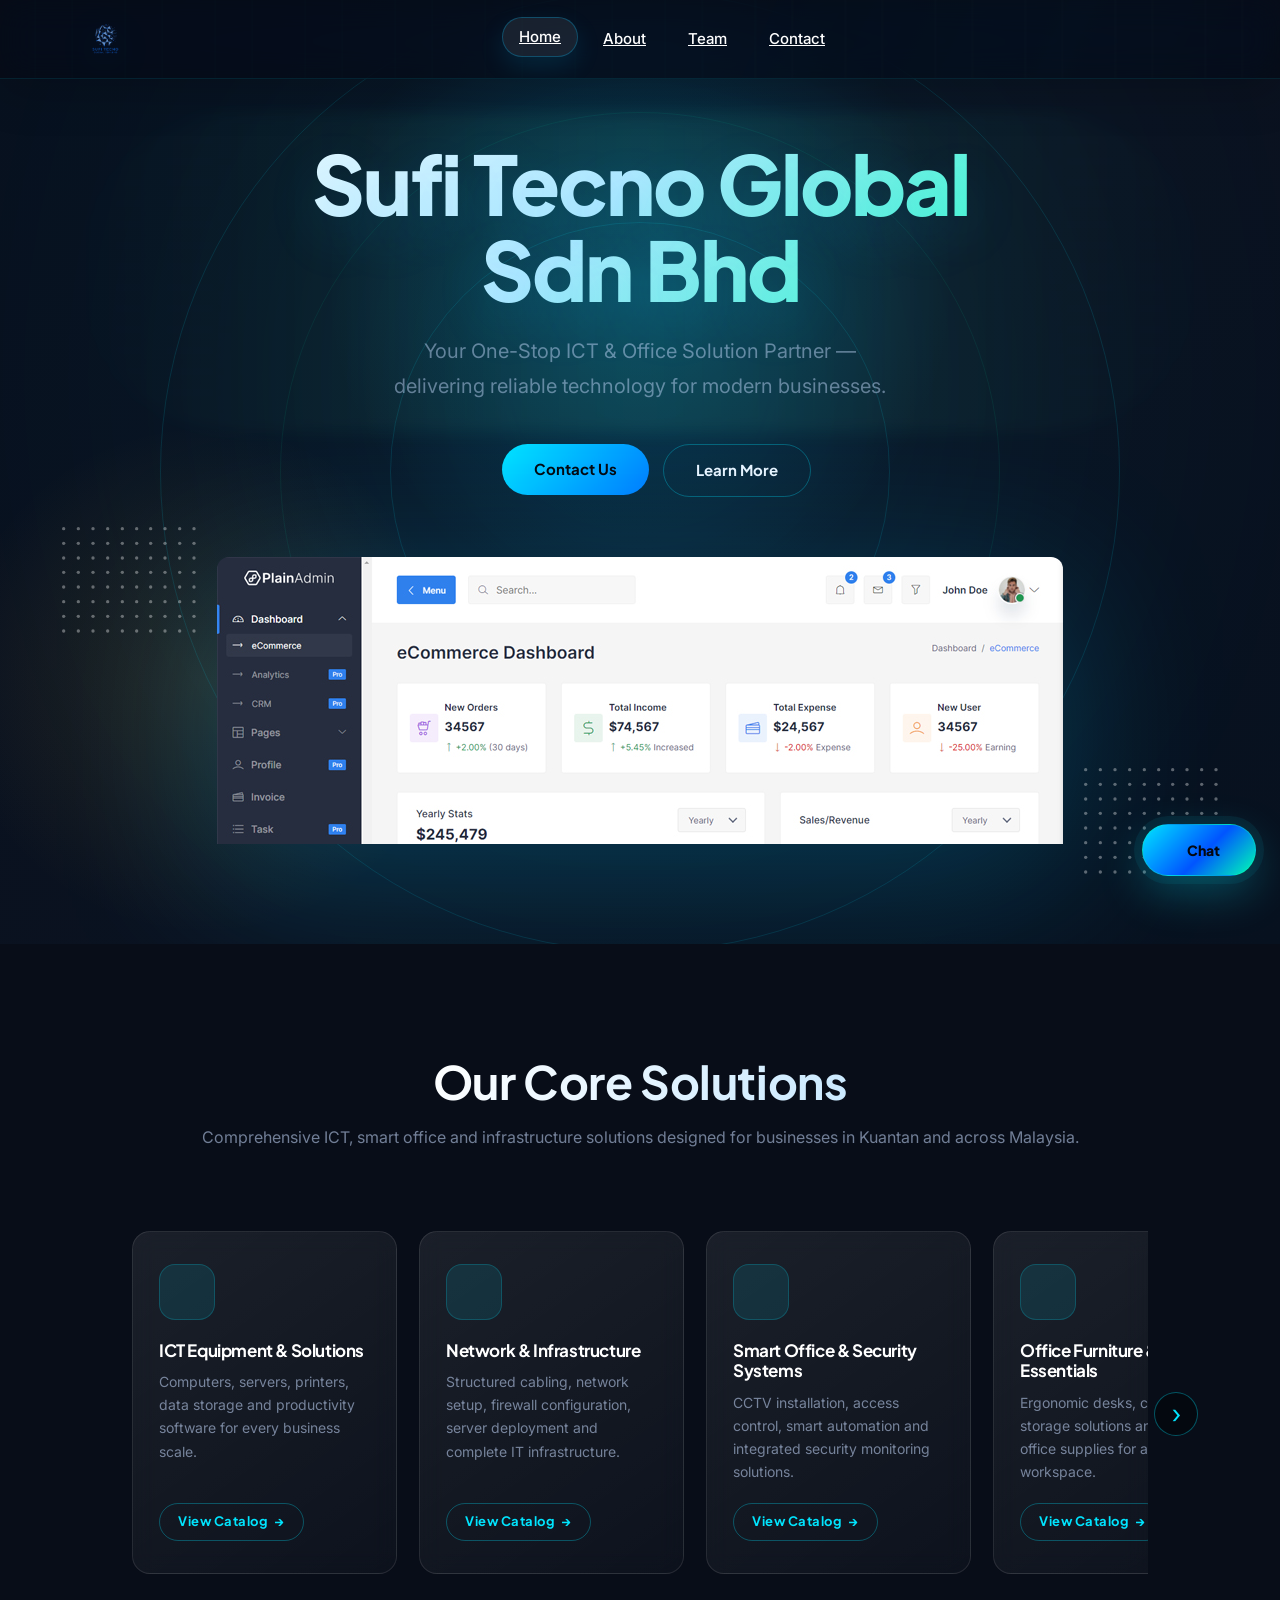
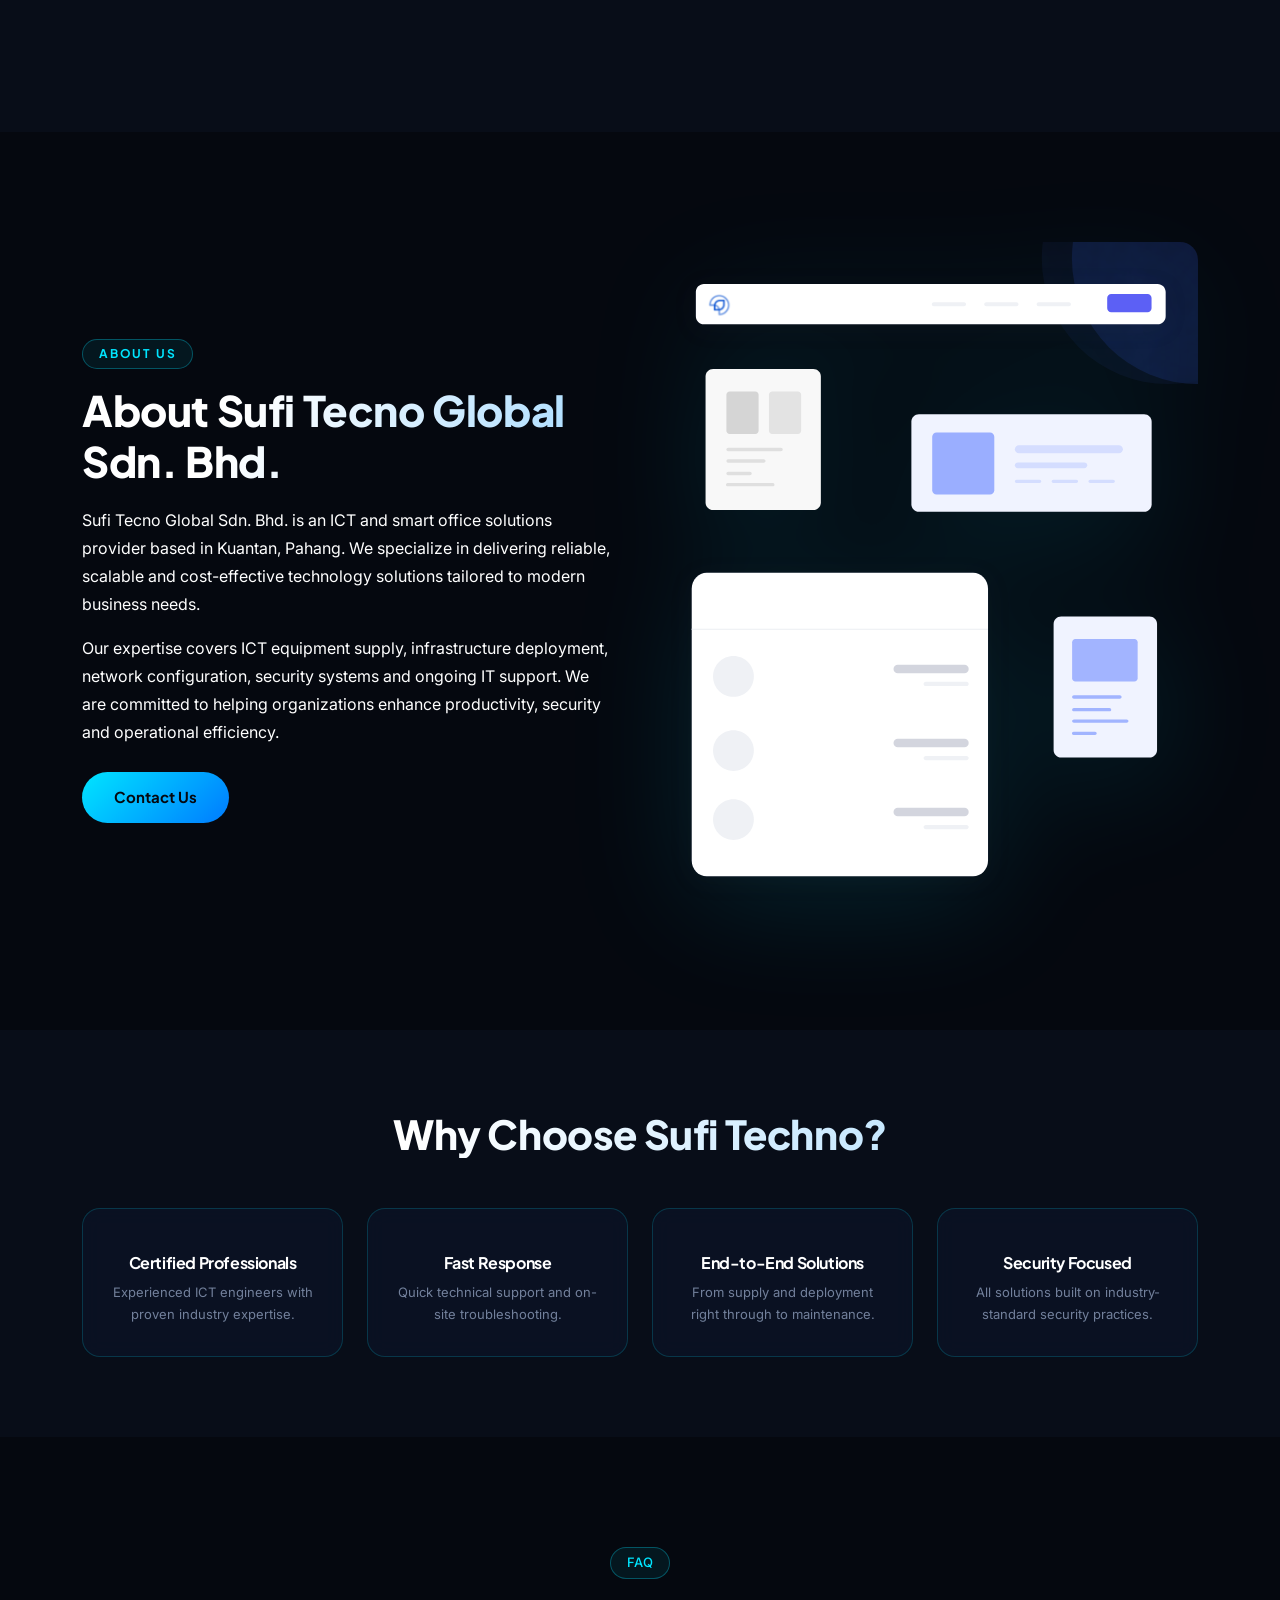
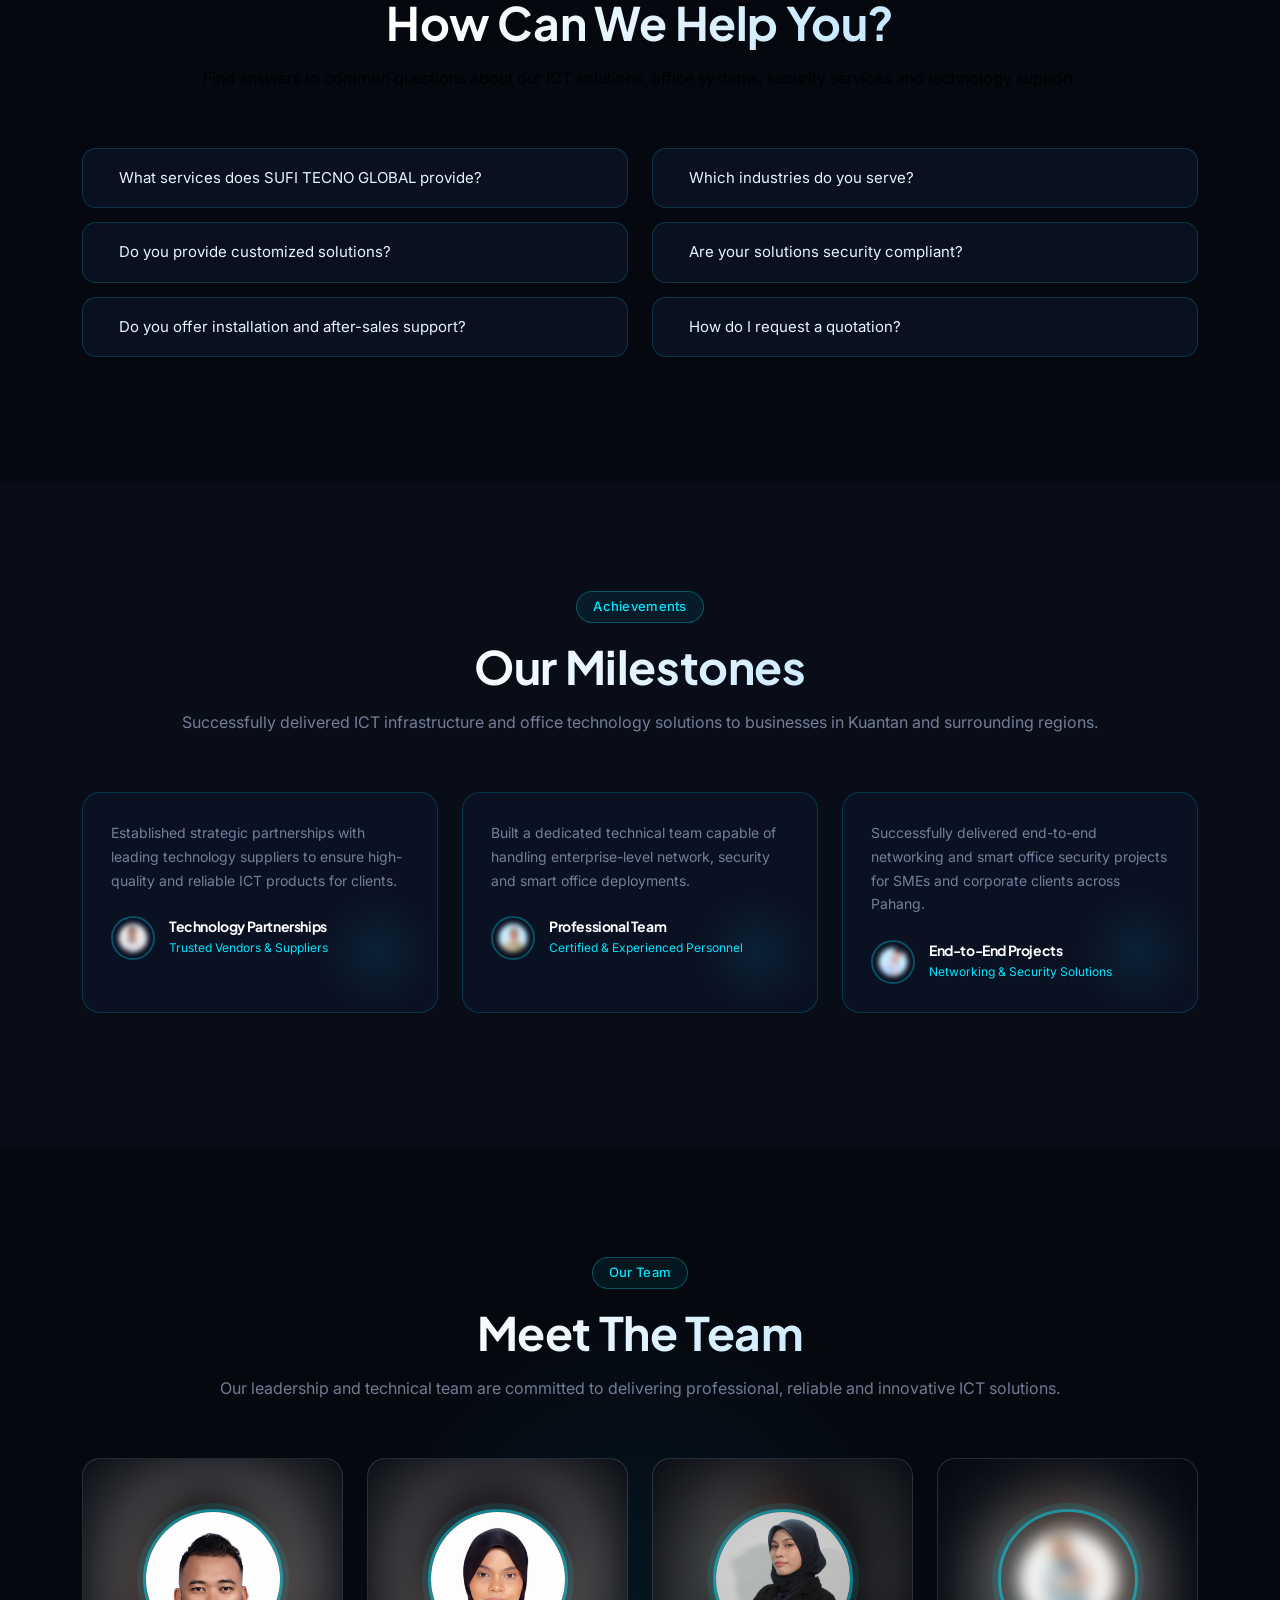
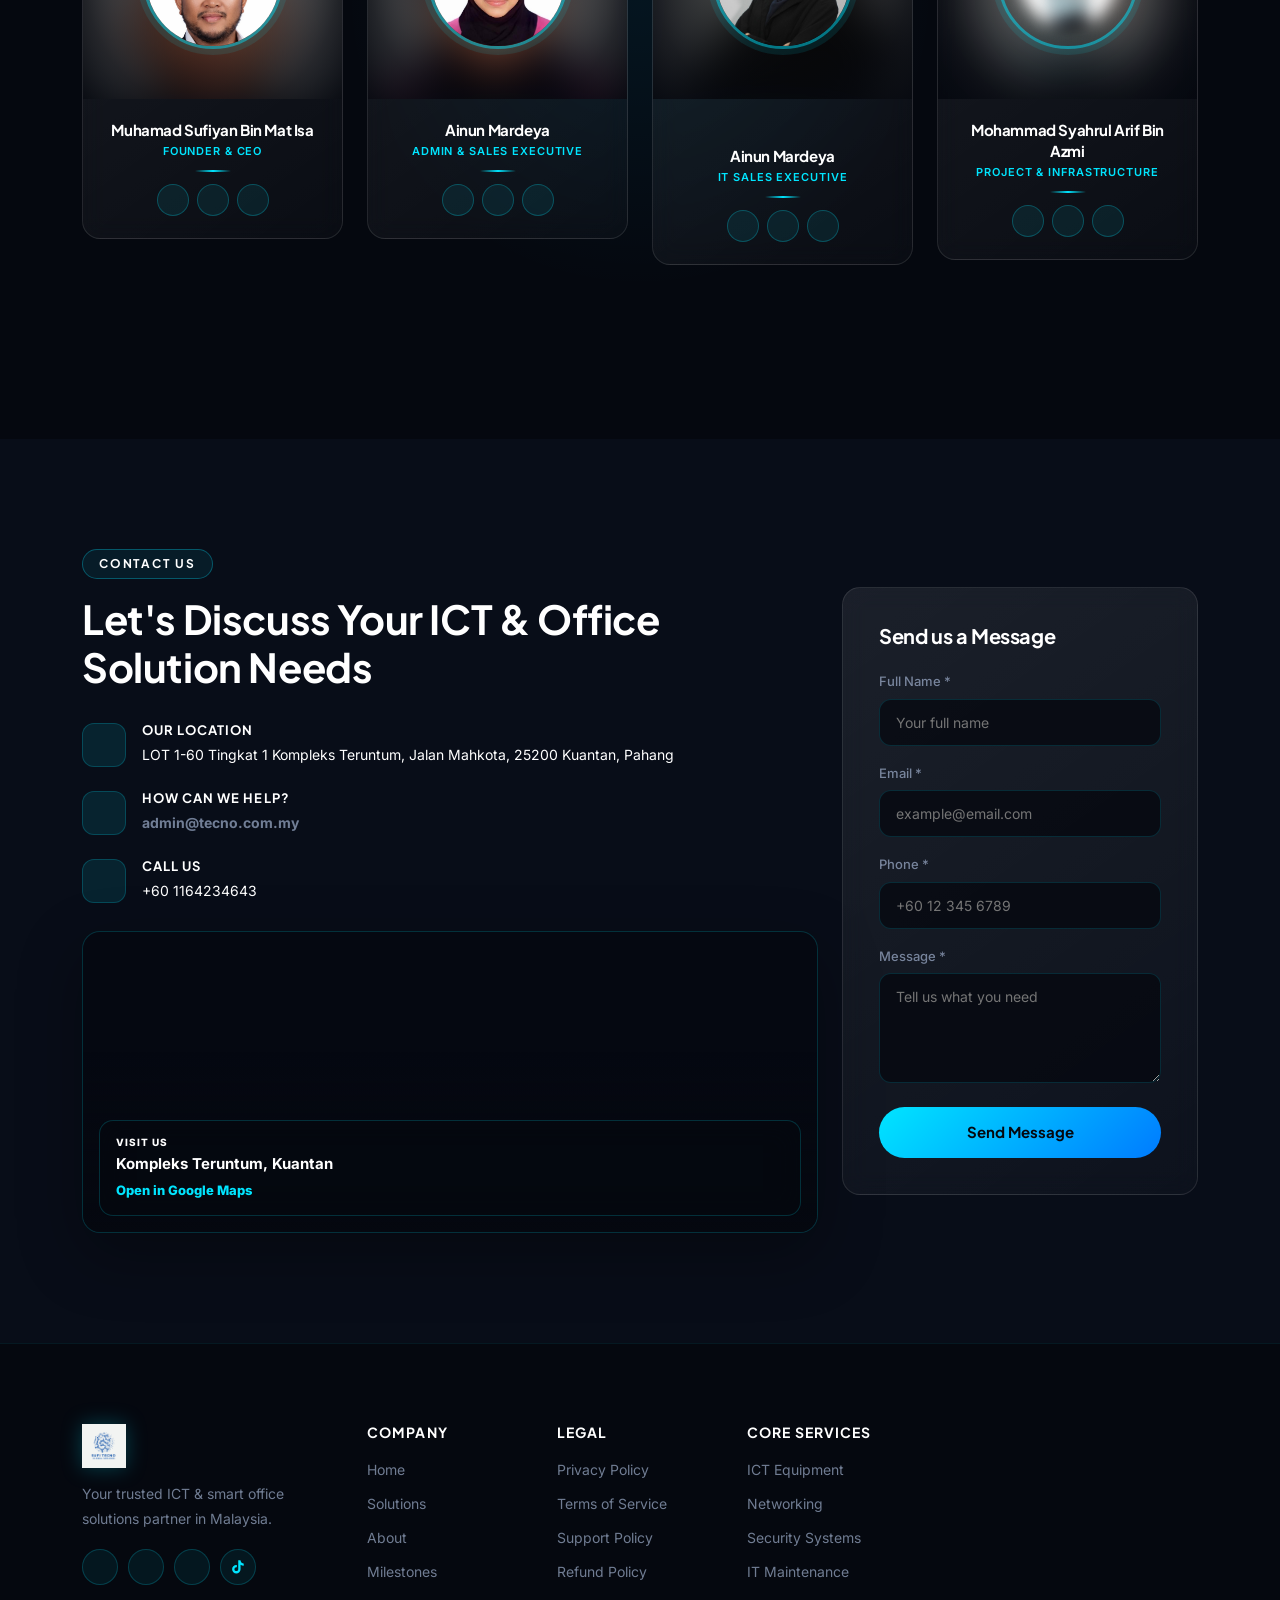
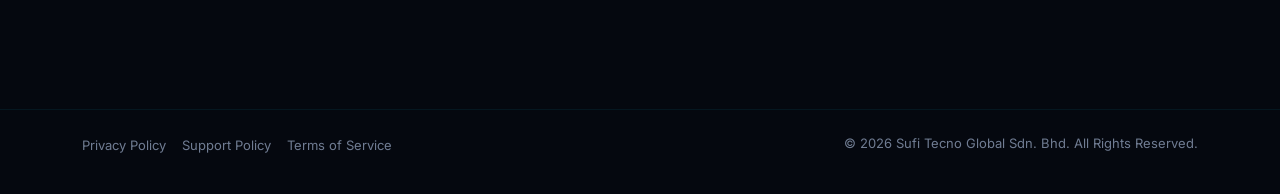
==== commit 33d3f981: "Update index.html" ====
--- a/index.html
+++ b/index.html
@@ -497,6 +497,7 @@
 
       <div class="ud-team-body">
         <h5>&nbsp;</h5>
+         <h5>Ainun Mardeya</h5>
         <h6>IT Sales Executive</h6>
         <div class="ud-team-divider"></div>
 
@@ -519,13 +520,13 @@
           <img src="assets/images/team/team-04.png" alt="" class="ud-team-photo-blur"/>
         </div>
         <div class="ud-team-photo-circle">
-          <img src="assets/images/team/team-04.png" alt="Mohammad Yahrul Arif Bin Azmi"/>
+          <img src="assets/images/team/team-04.png" alt="Mohammad Syahrul Arif Bin Azmi"/>
         </div>
         <div class="ud-team-glow"></div>
       </div>
 
       <div class="ud-team-body">
-        <h5>Mohammad Yahrul Arif Bin Azmi</h5>
+        <h5>Mohammad Syahrul Arif Bin Azmi</h5>
         <h6>Project &amp; Infrastructure</h6>
         <div class="ud-team-divider"></div>
 
@@ -757,4 +758,4 @@
   <script src="script.js"></script>
 
 </body>
-</html>+</html>
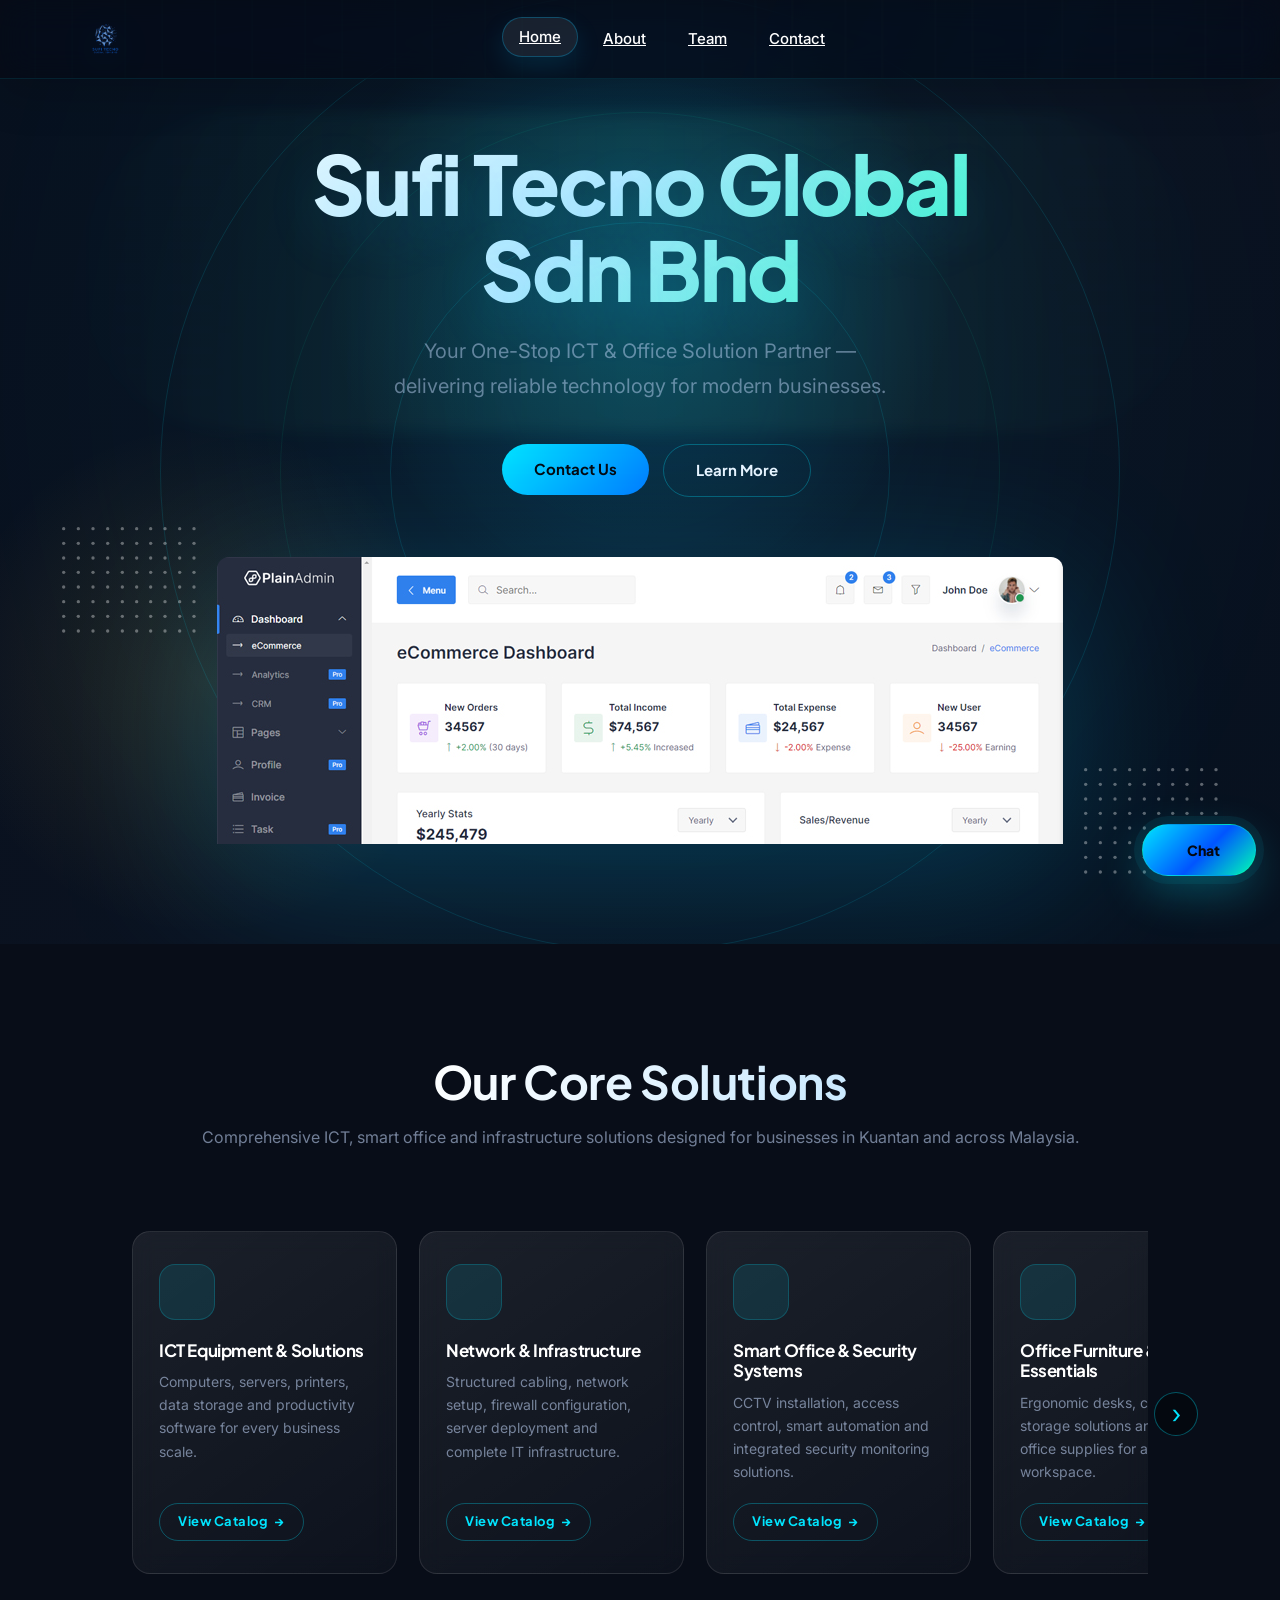
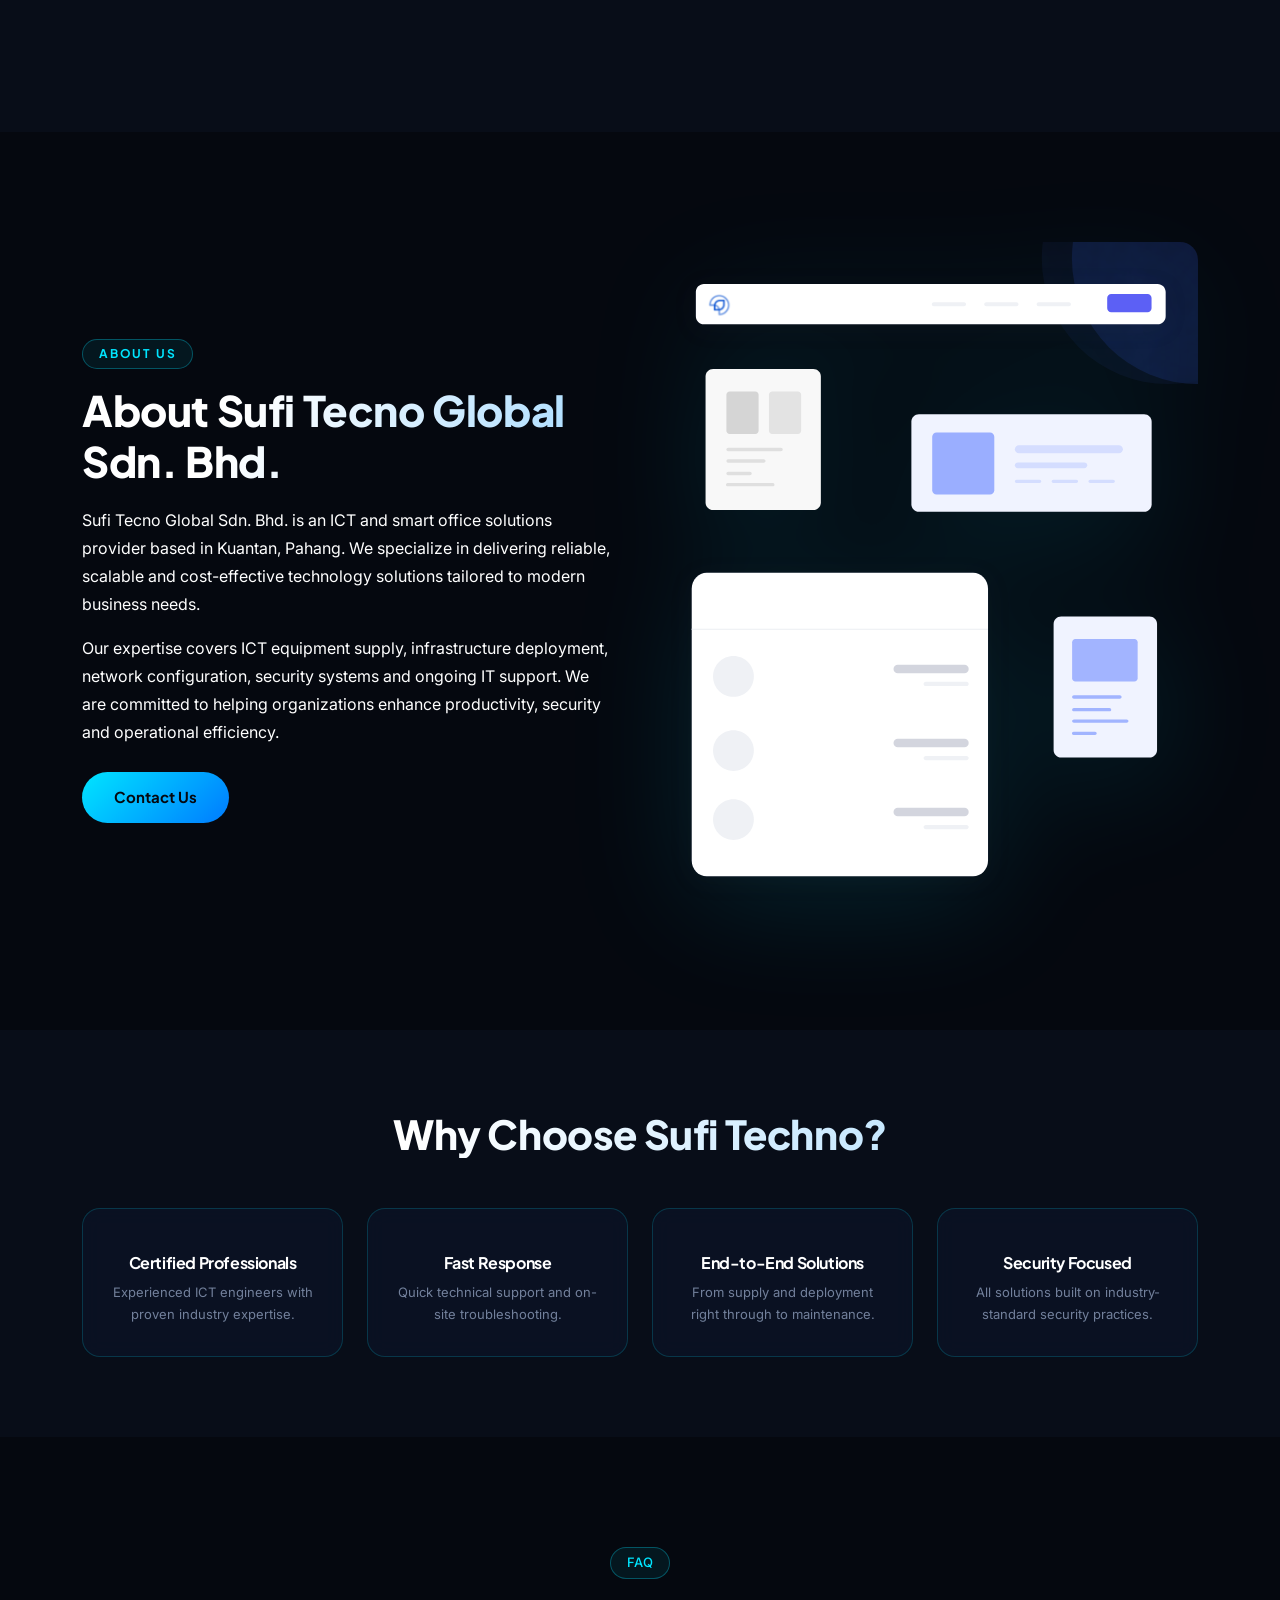
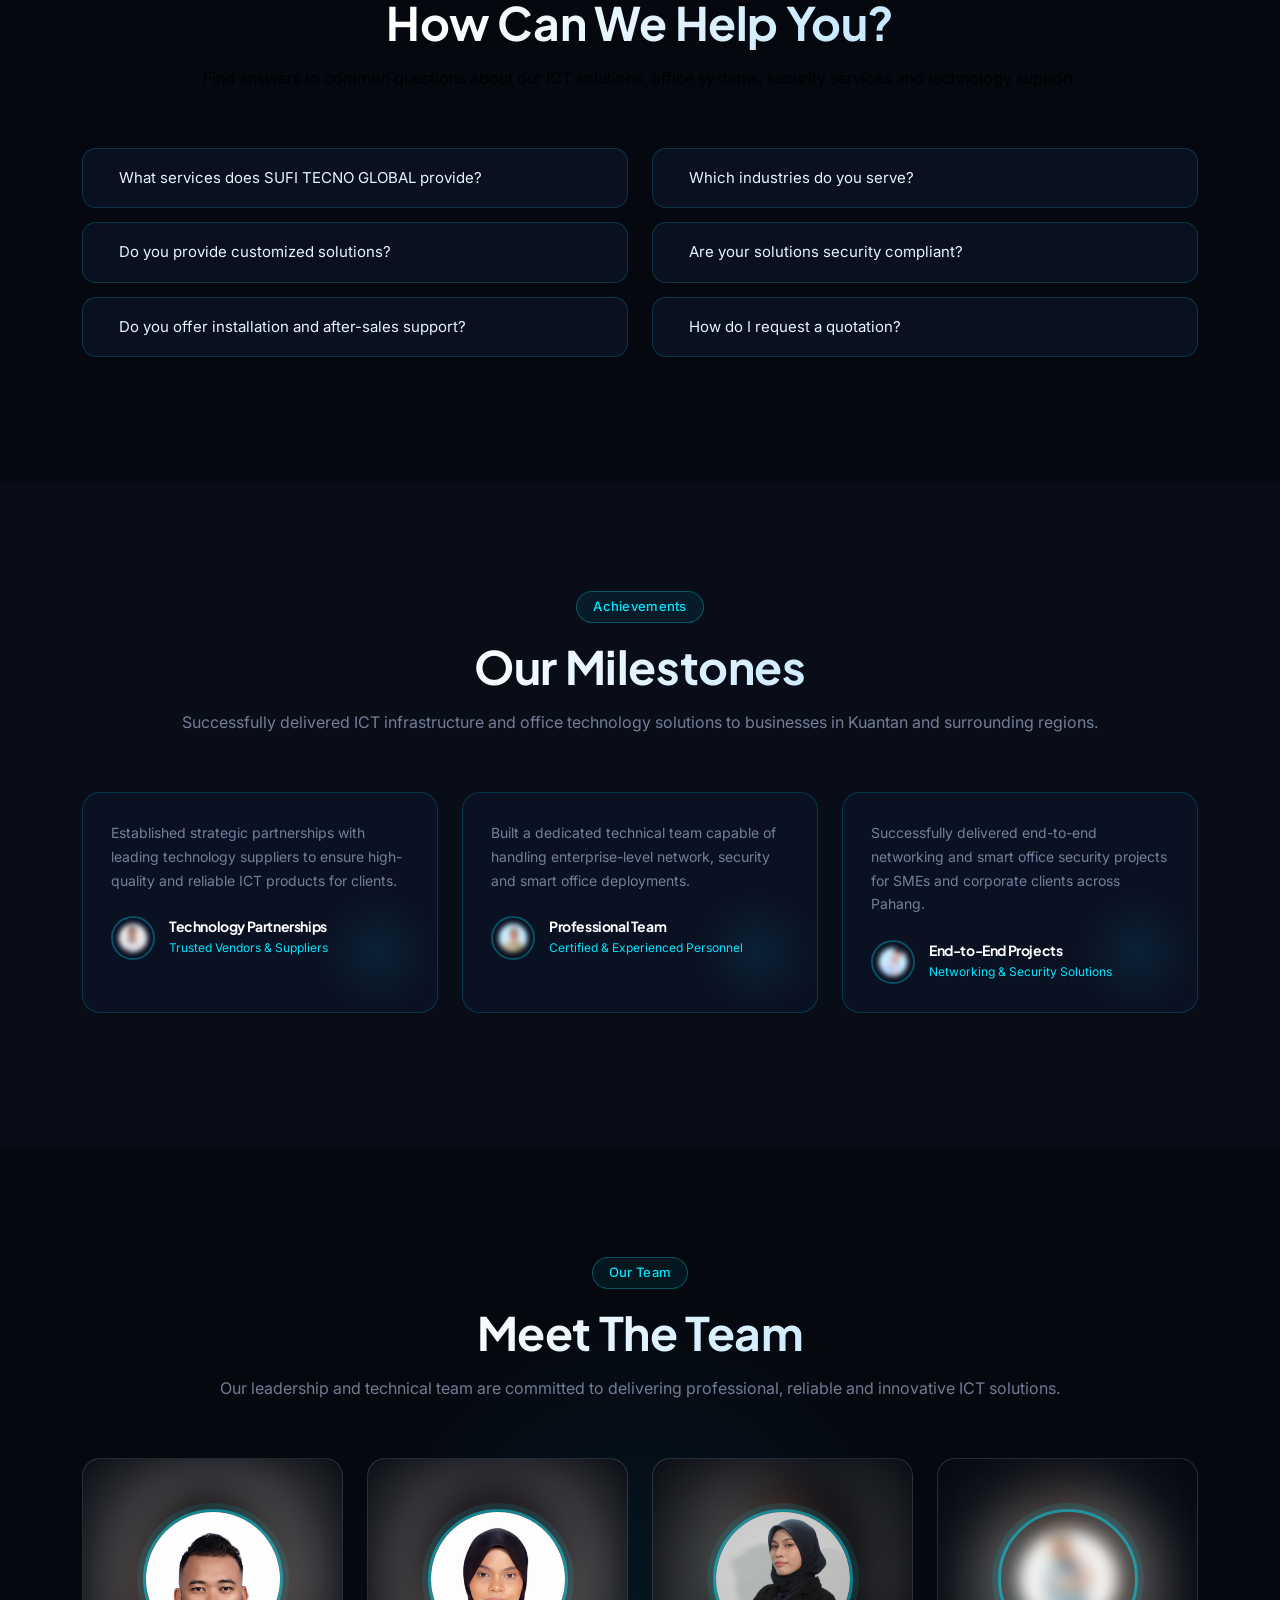
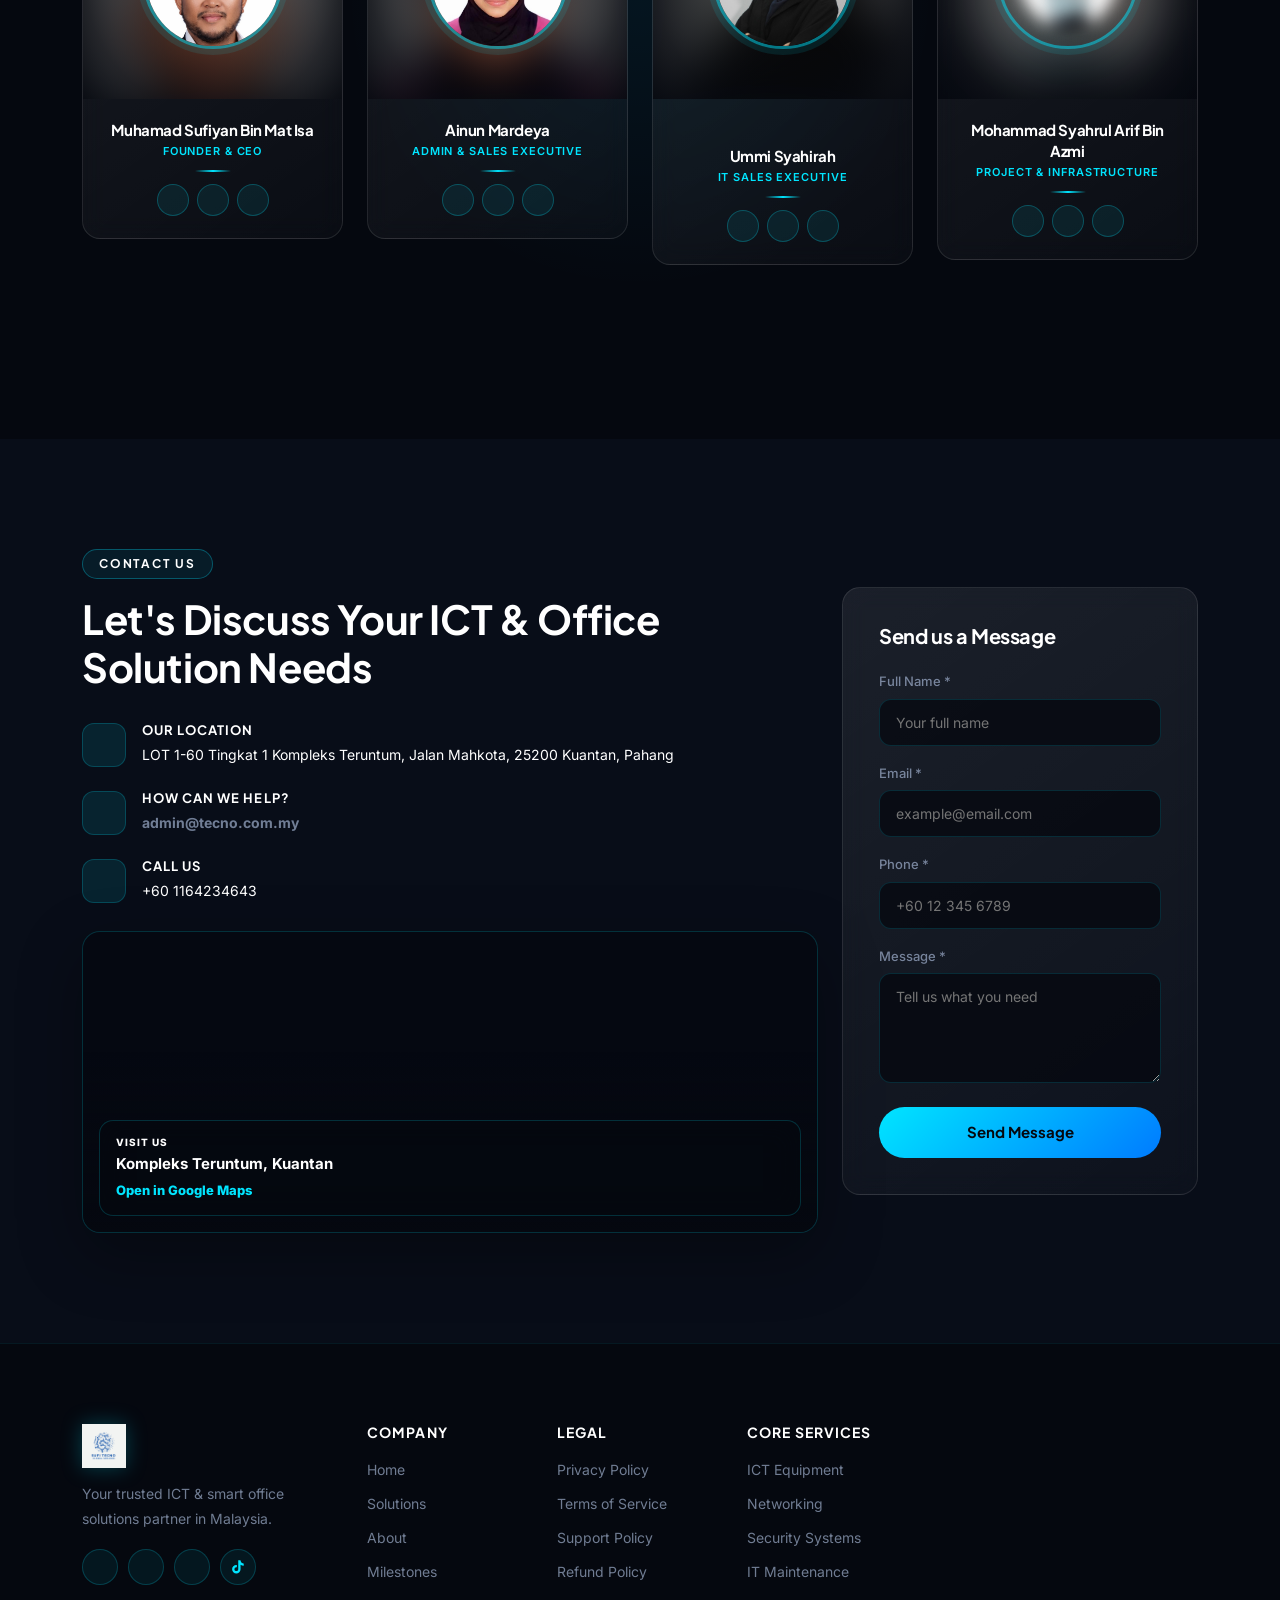
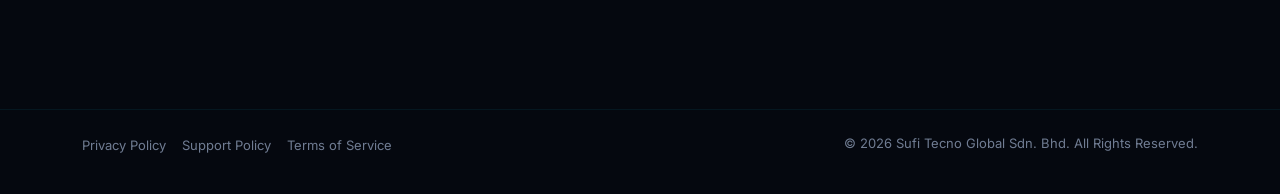
==== commit a5edd839: "Update index.html" ====
--- a/index.html
+++ b/index.html
@@ -497,7 +497,7 @@
 
       <div class="ud-team-body">
         <h5>&nbsp;</h5>
-         <h5>Ainun Mardeya</h5>
+         <h5>Ummi Syahirah</h5>
         <h6>IT Sales Executive</h6>
         <div class="ud-team-divider"></div>
 
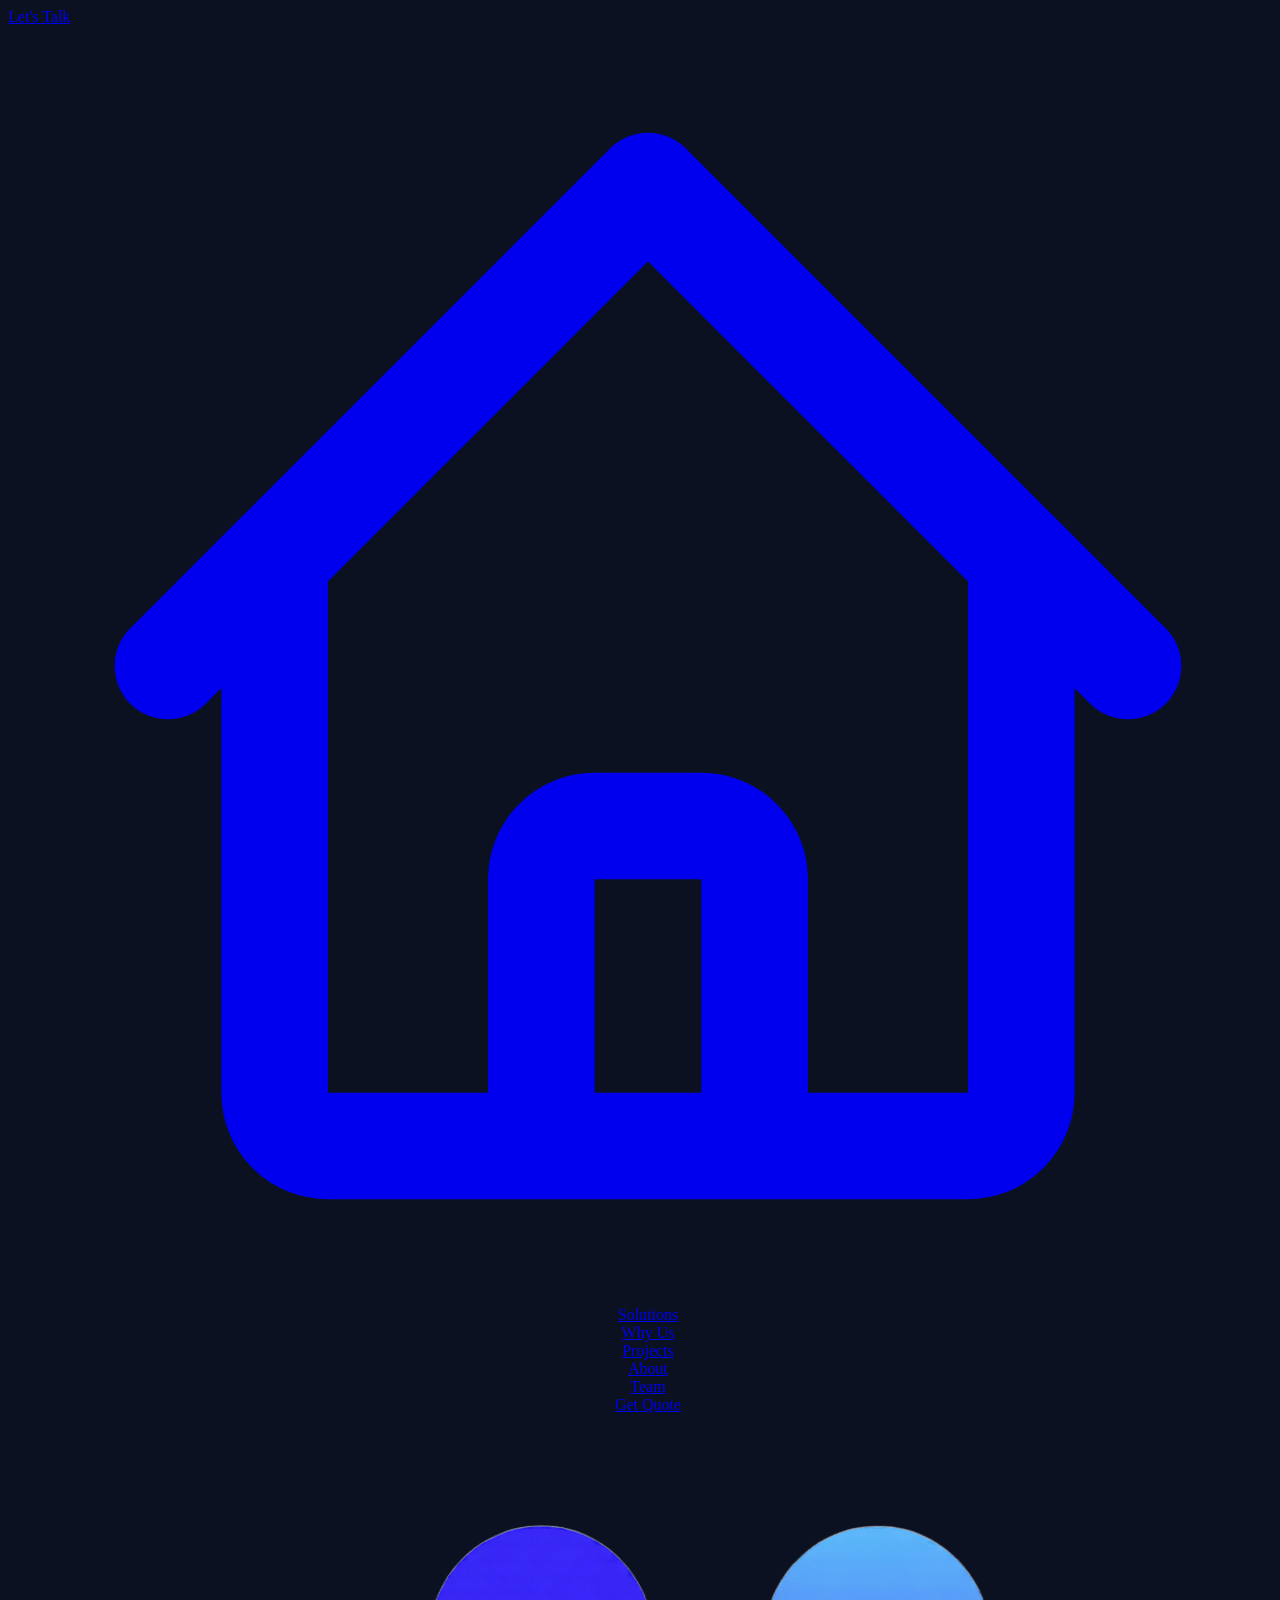
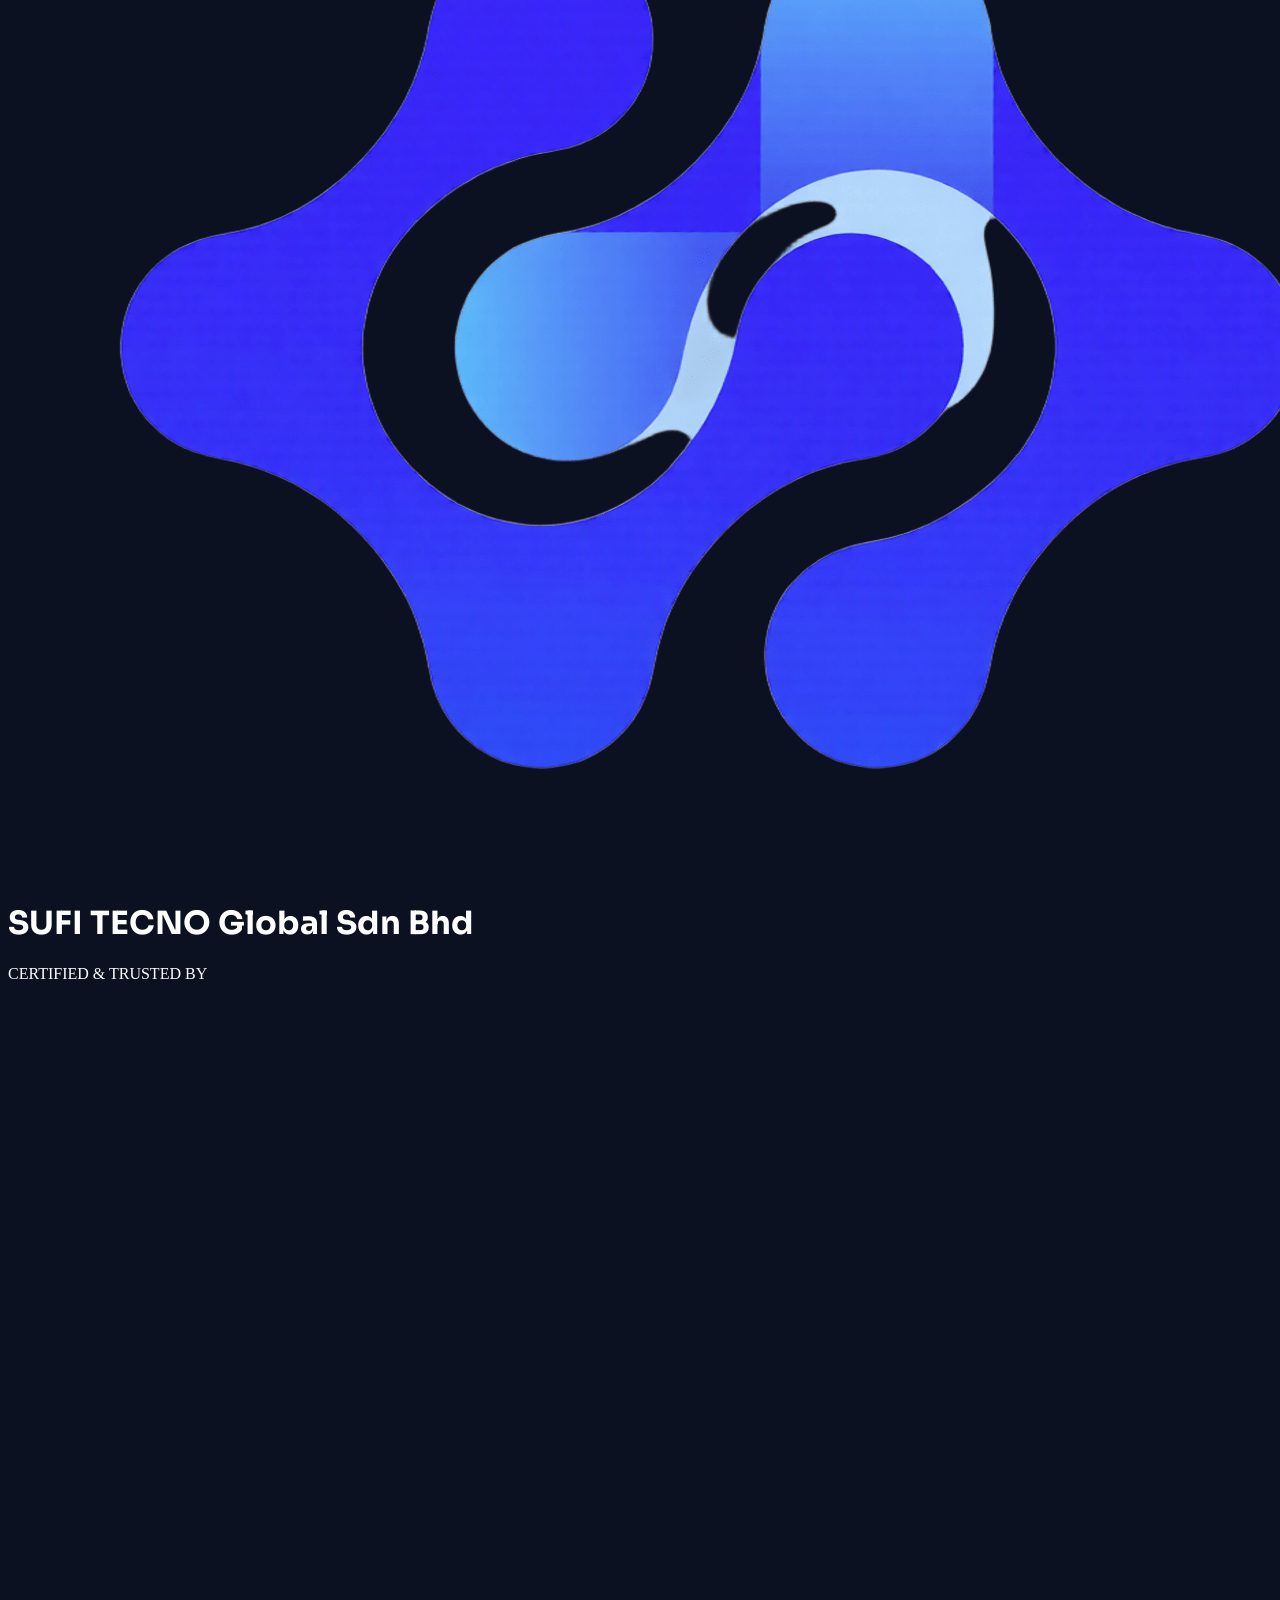
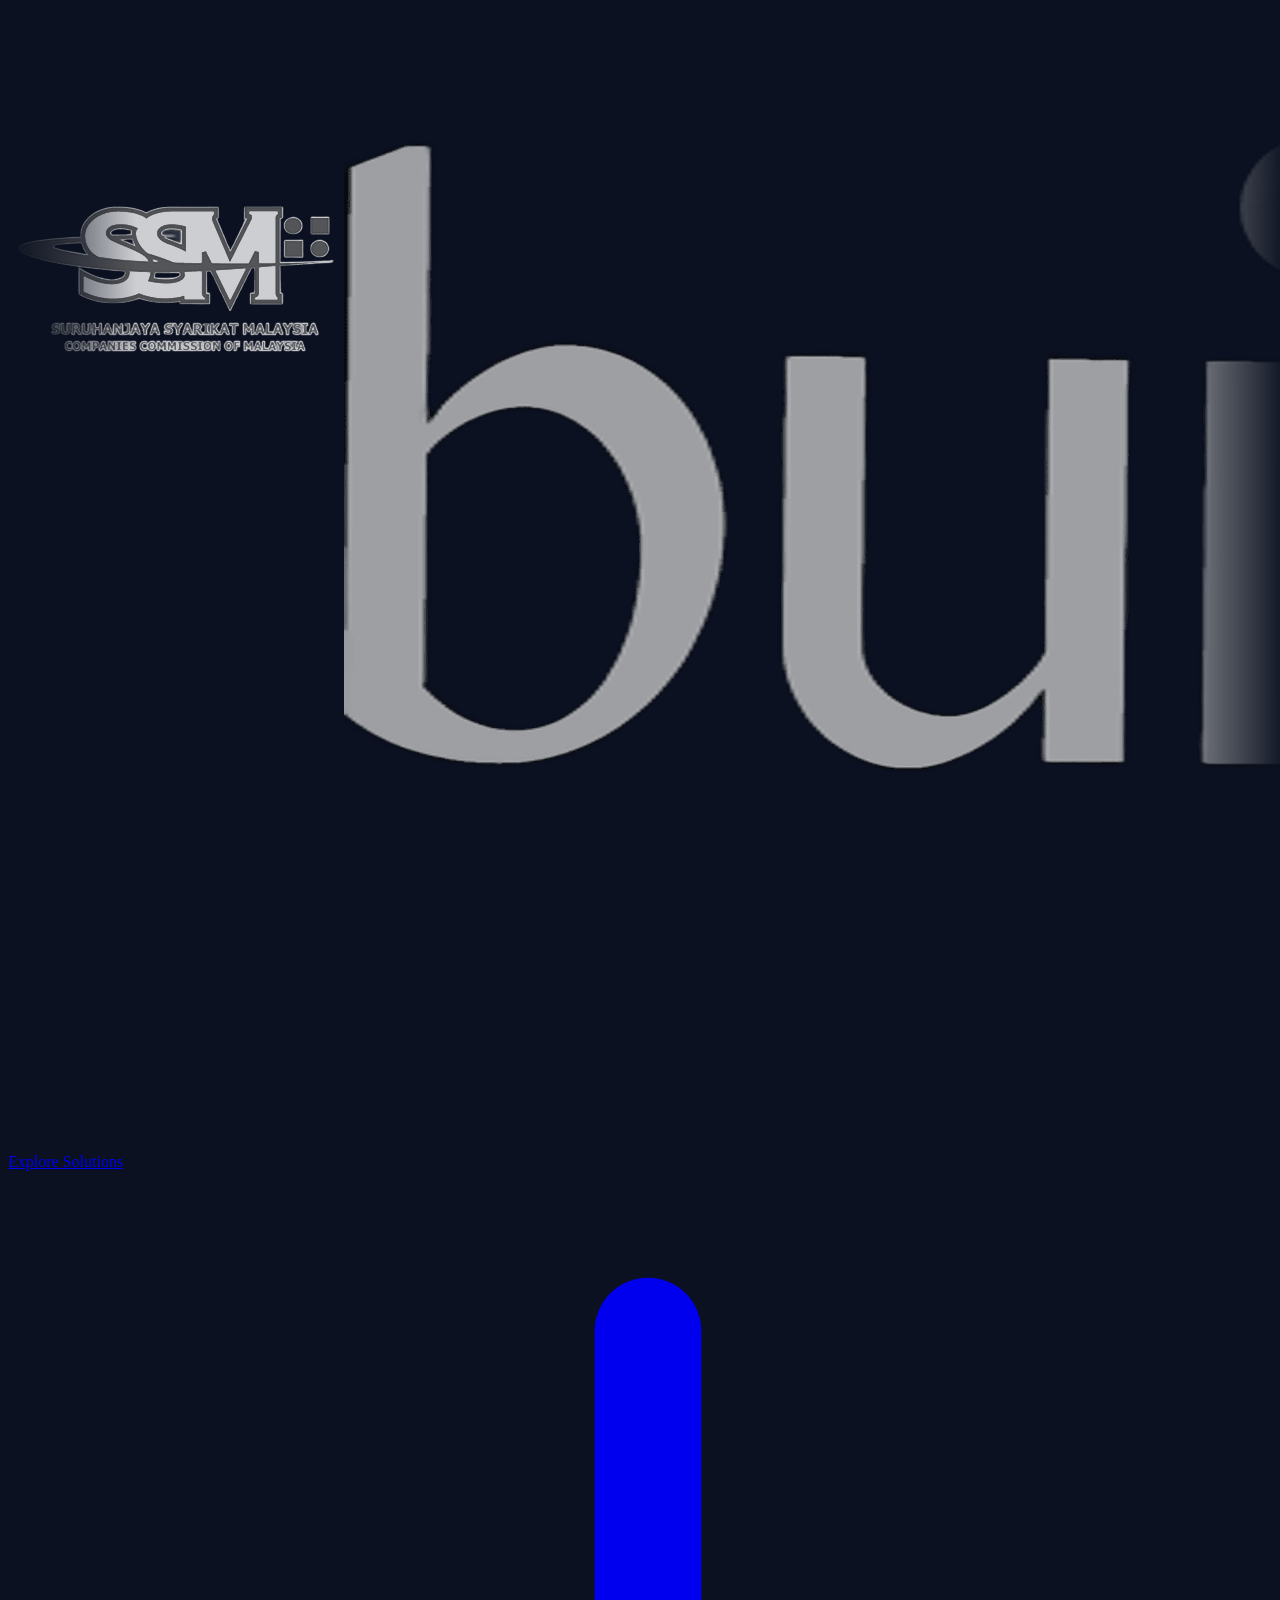
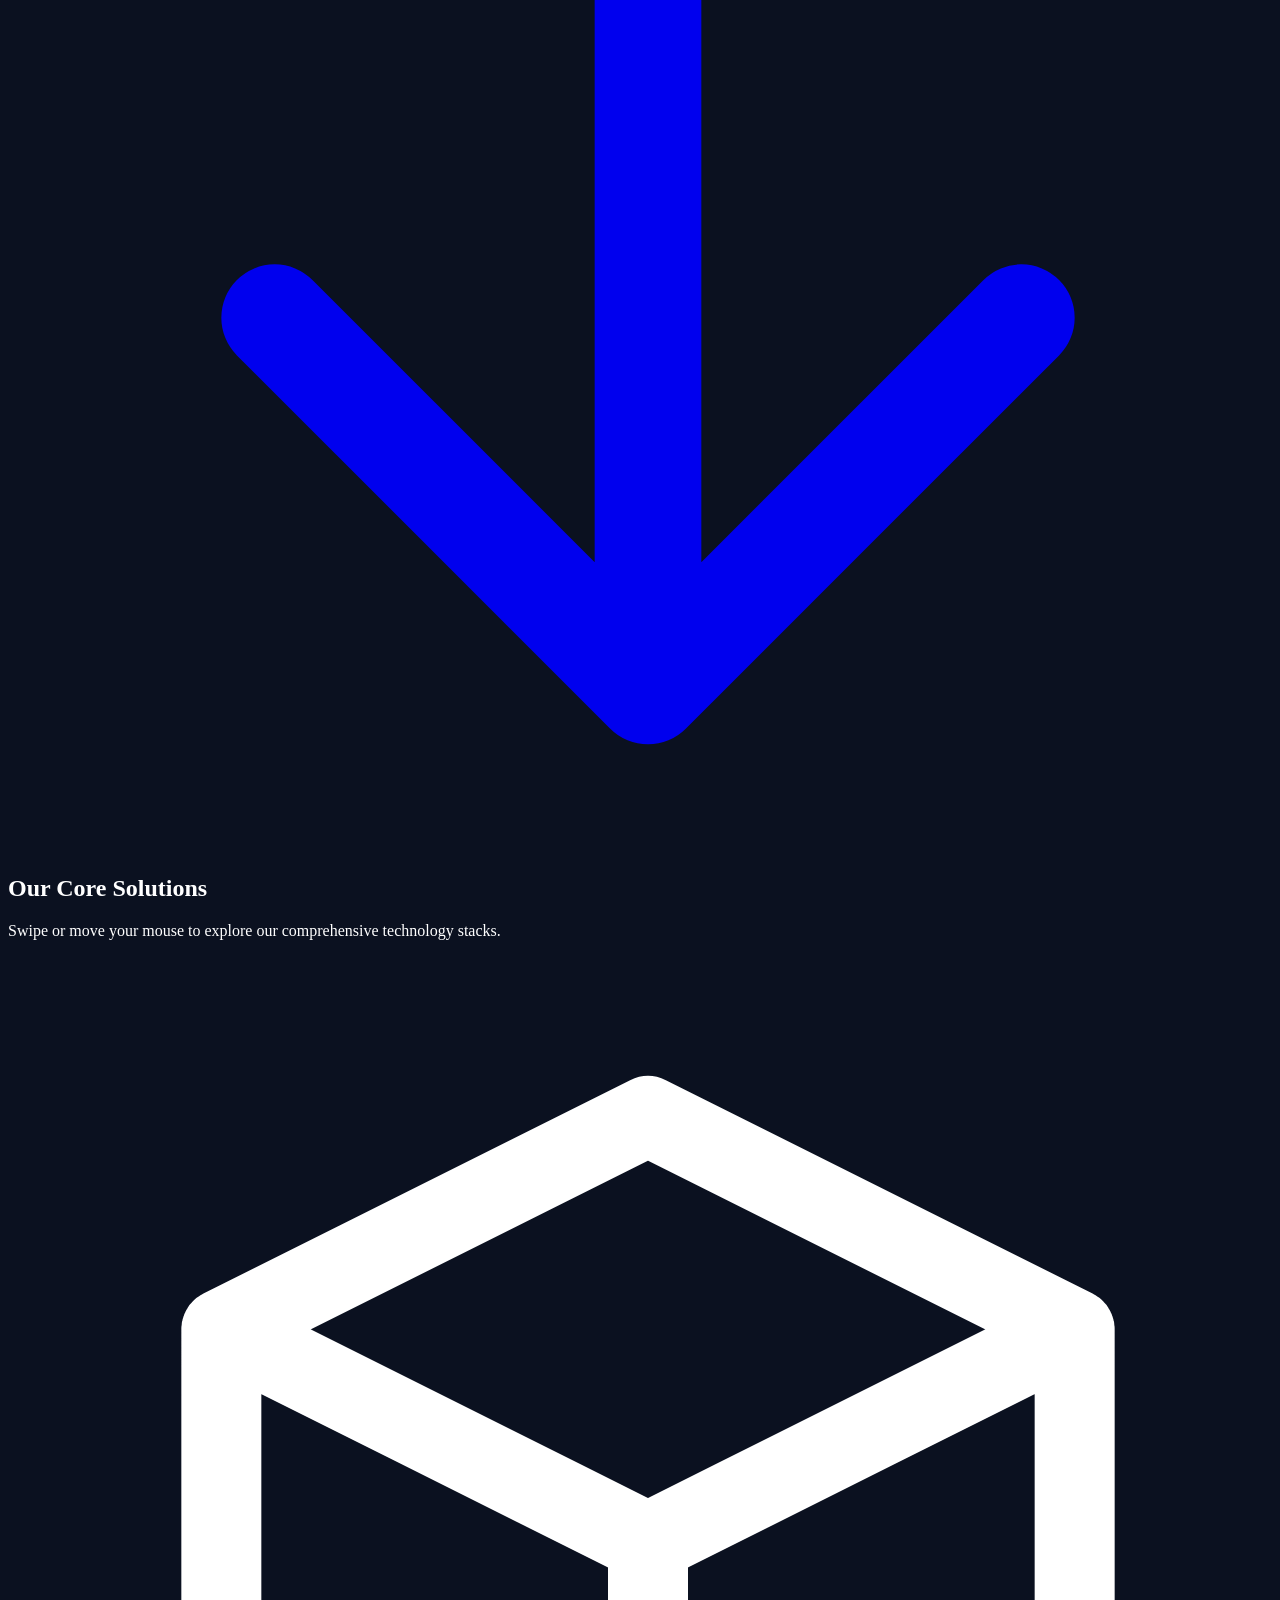
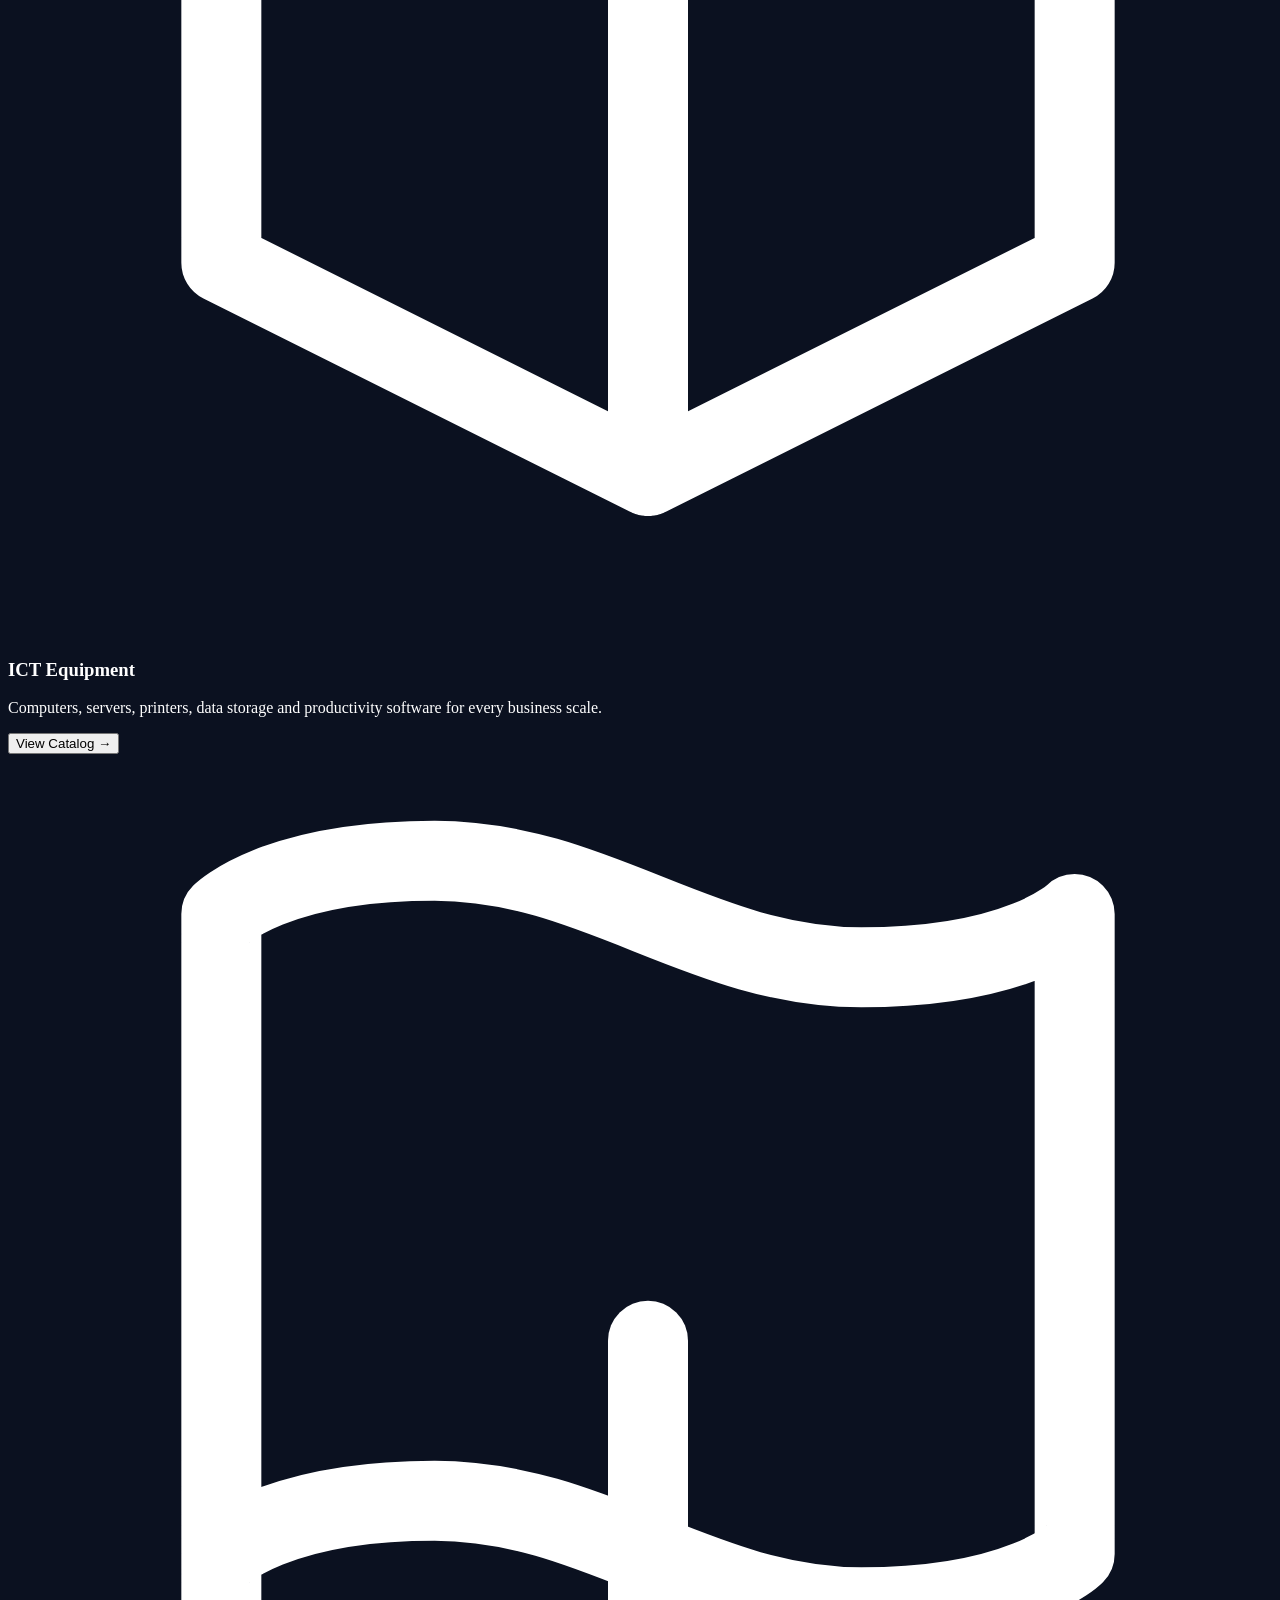
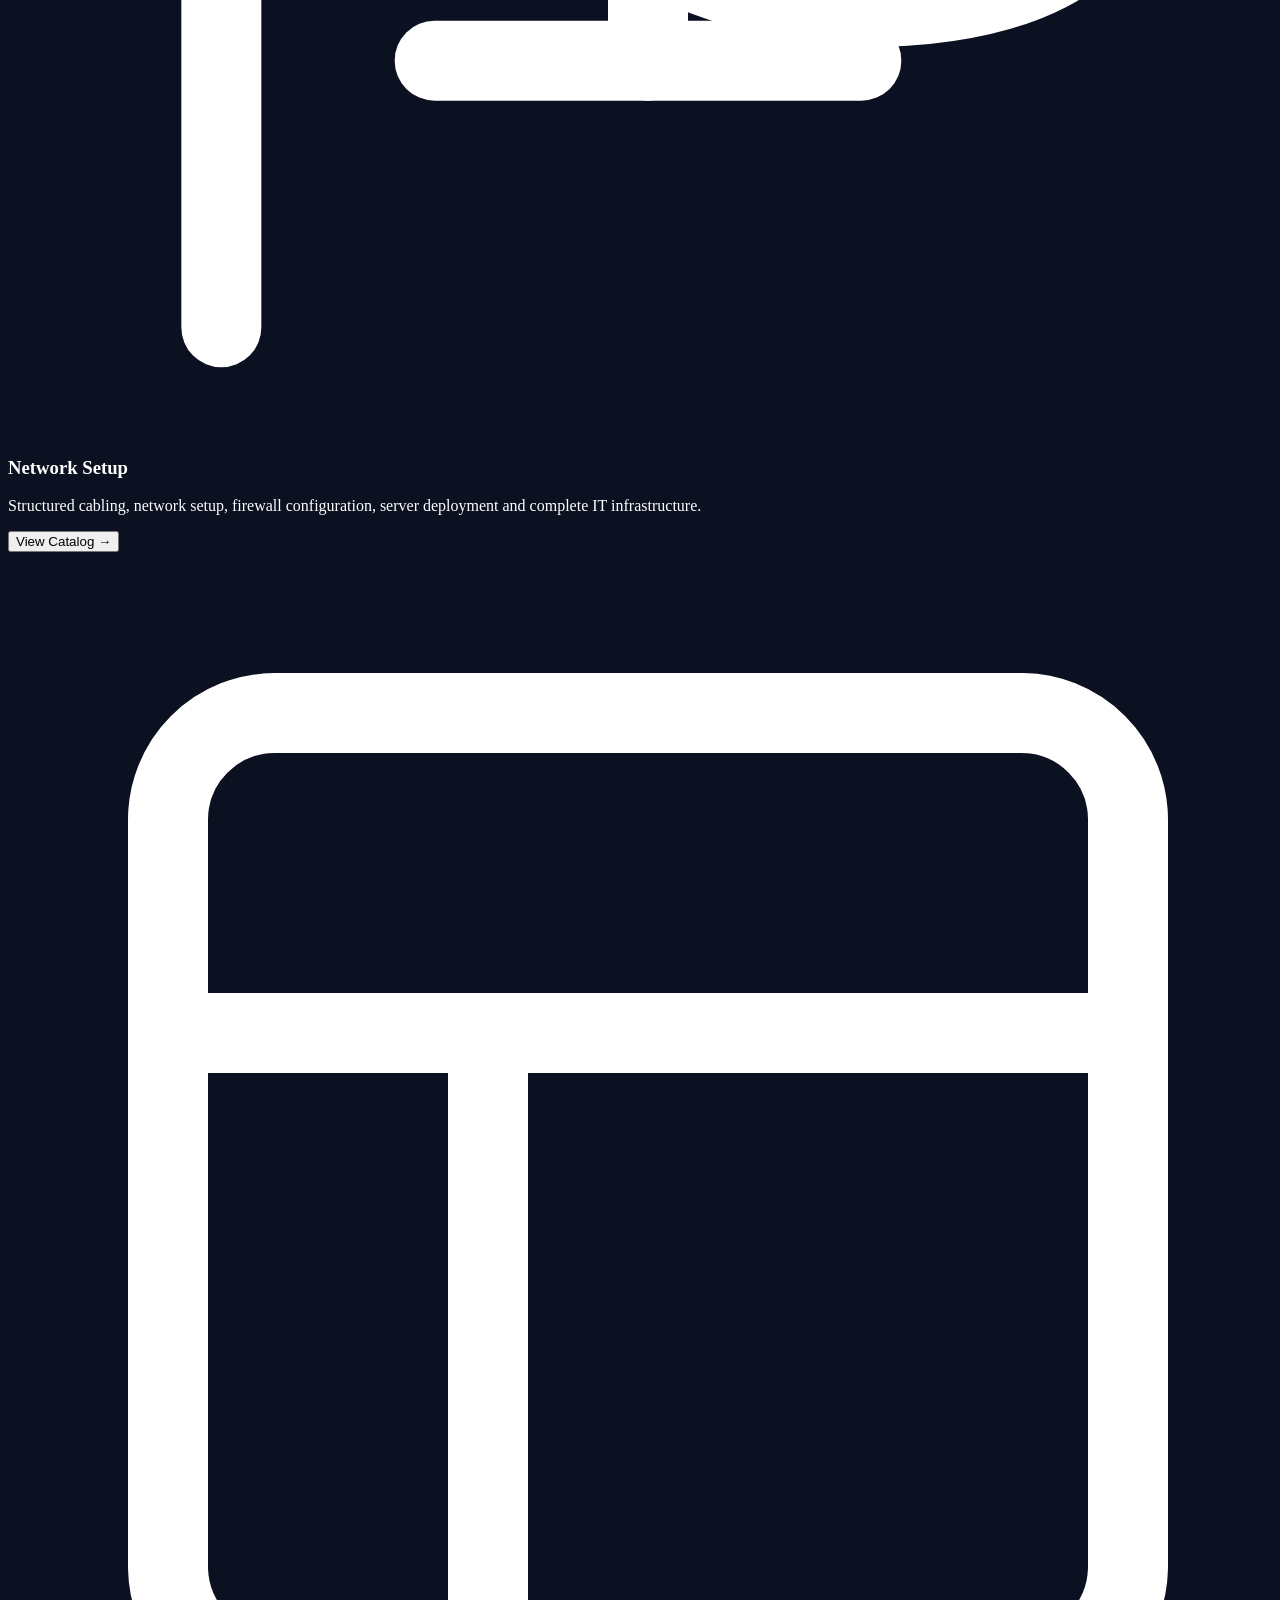
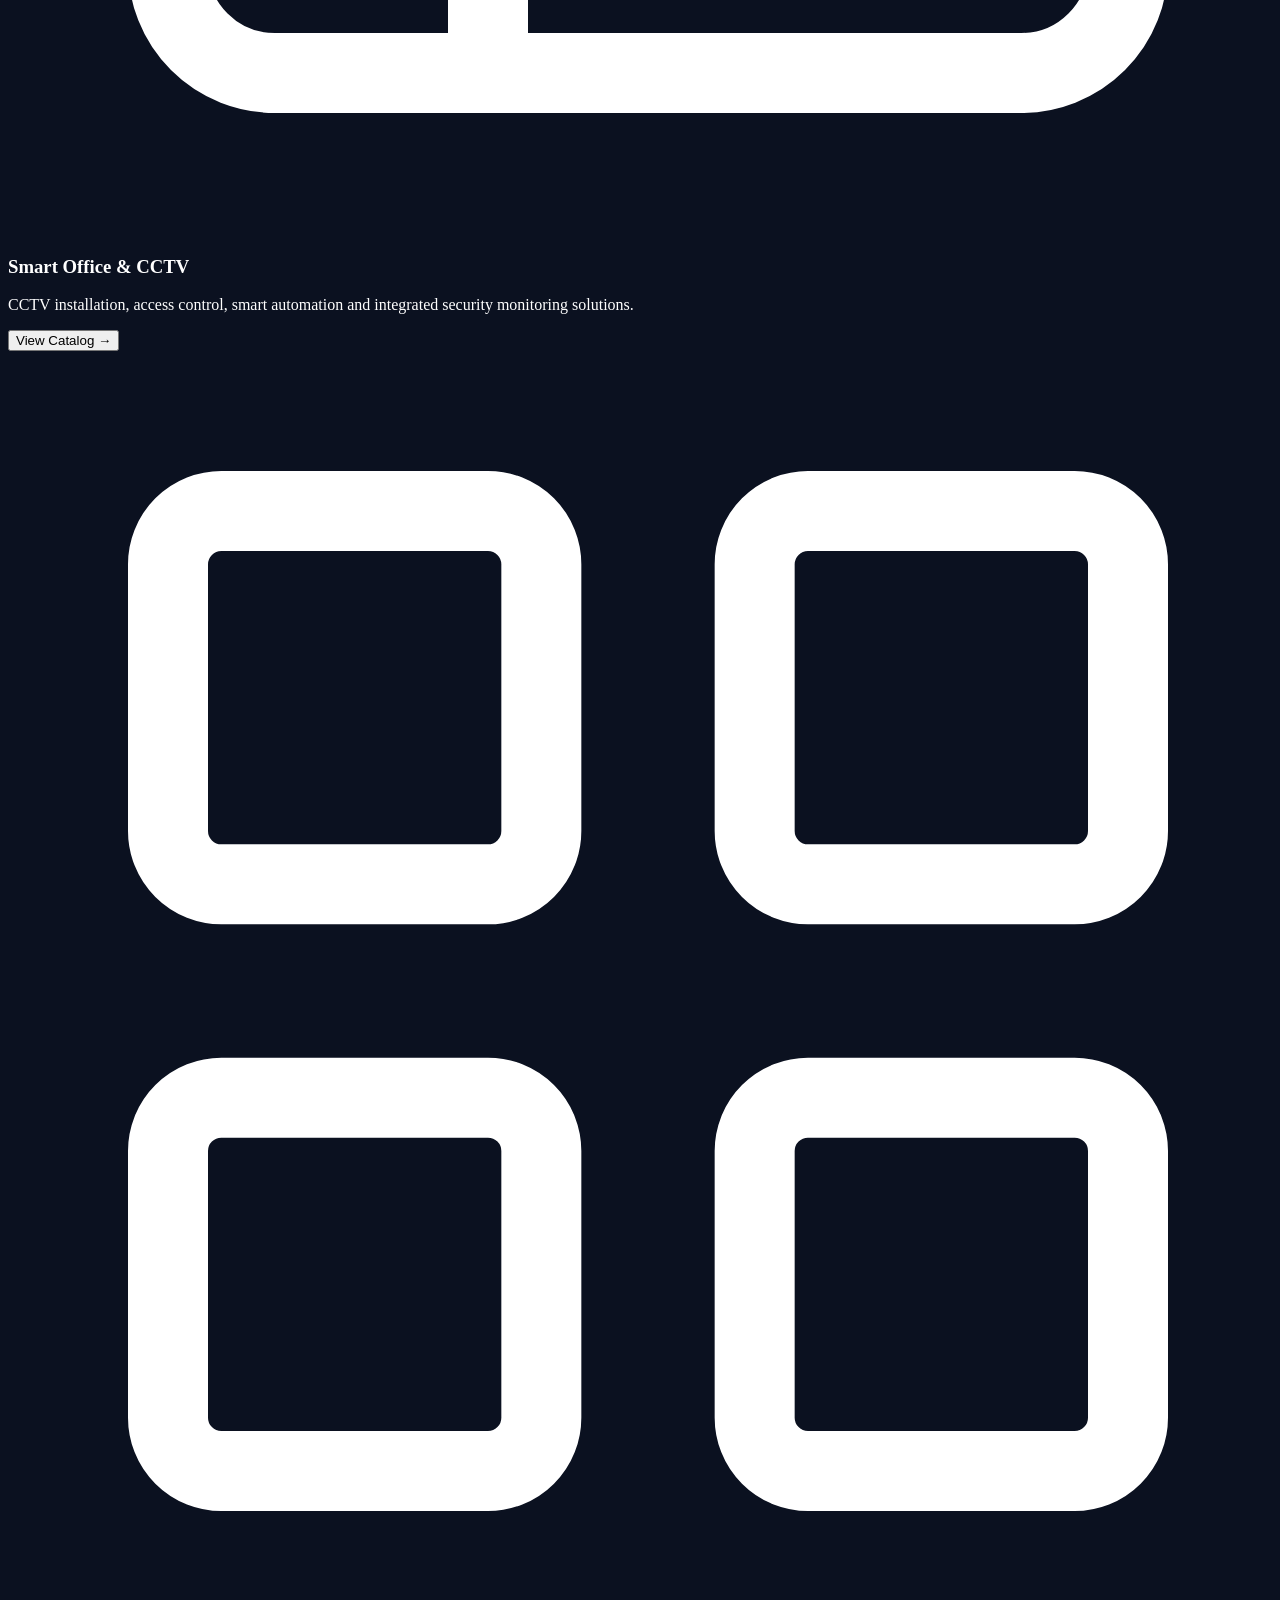
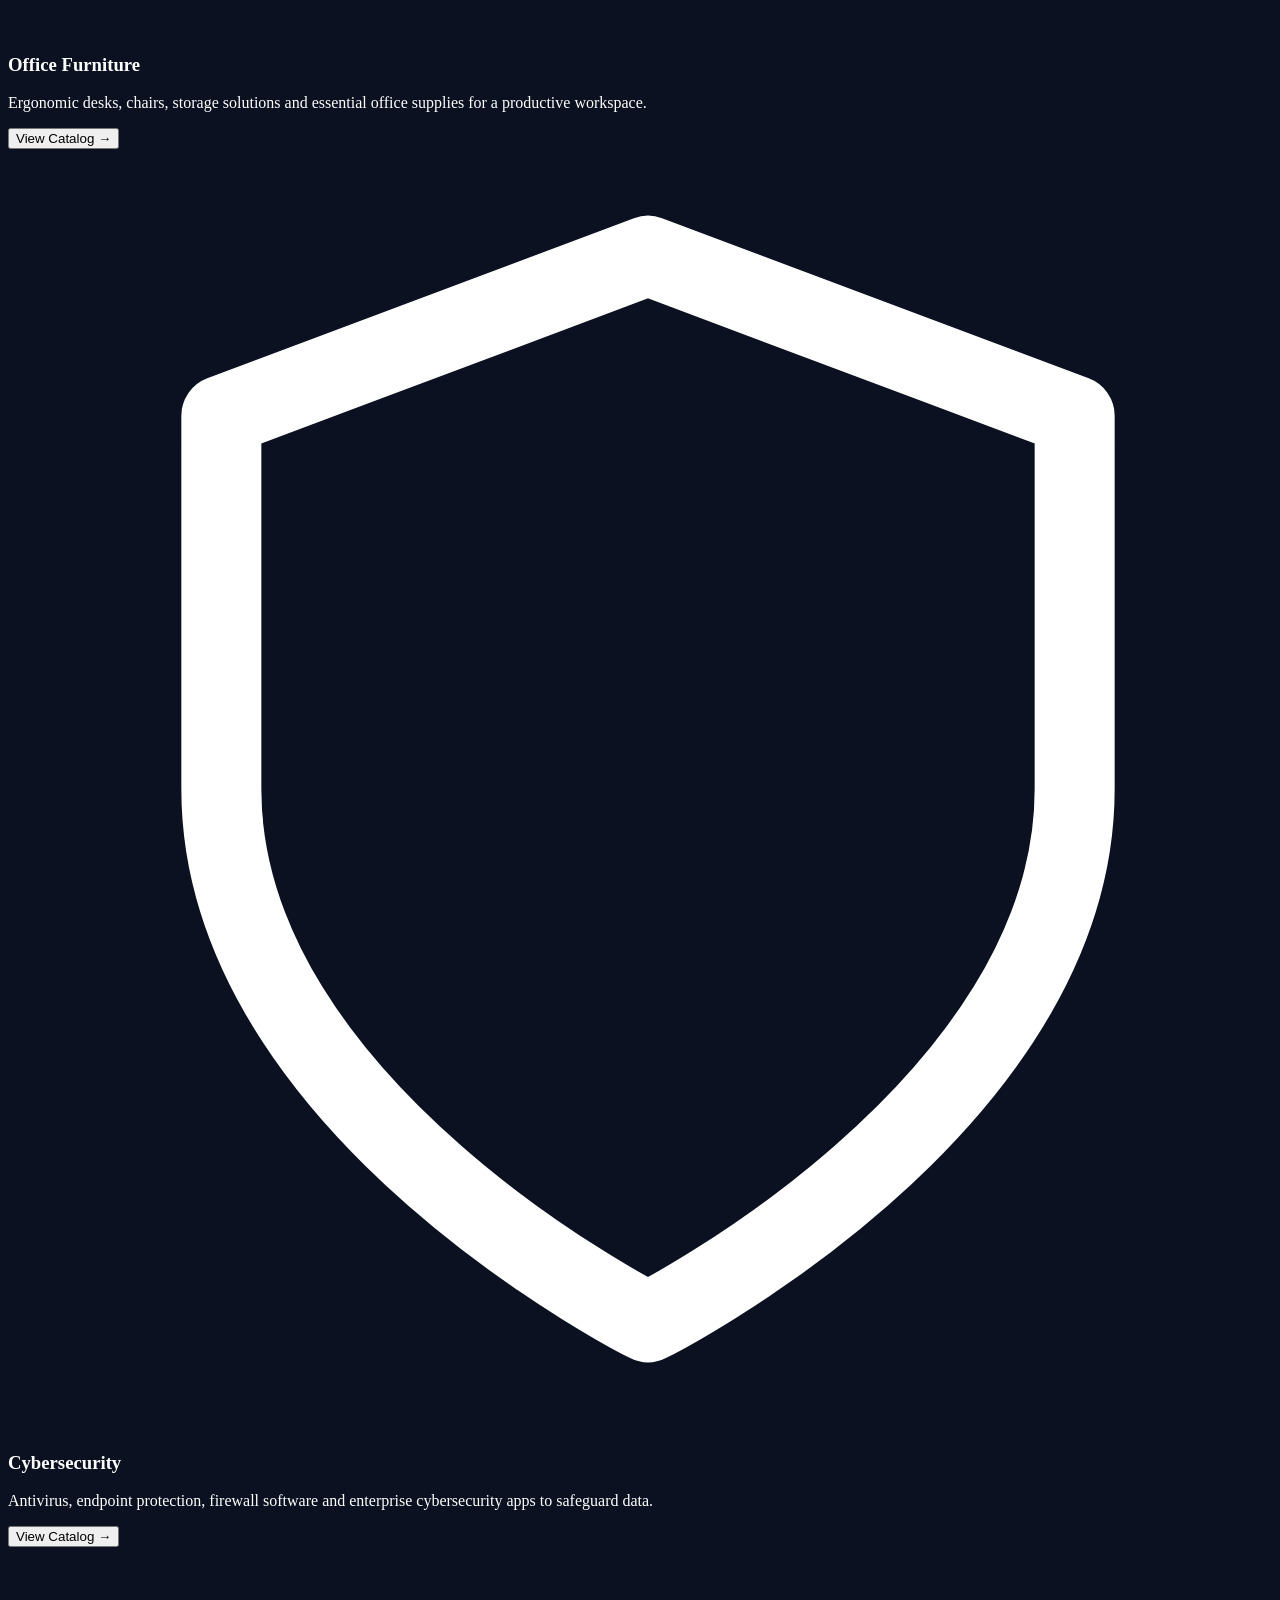
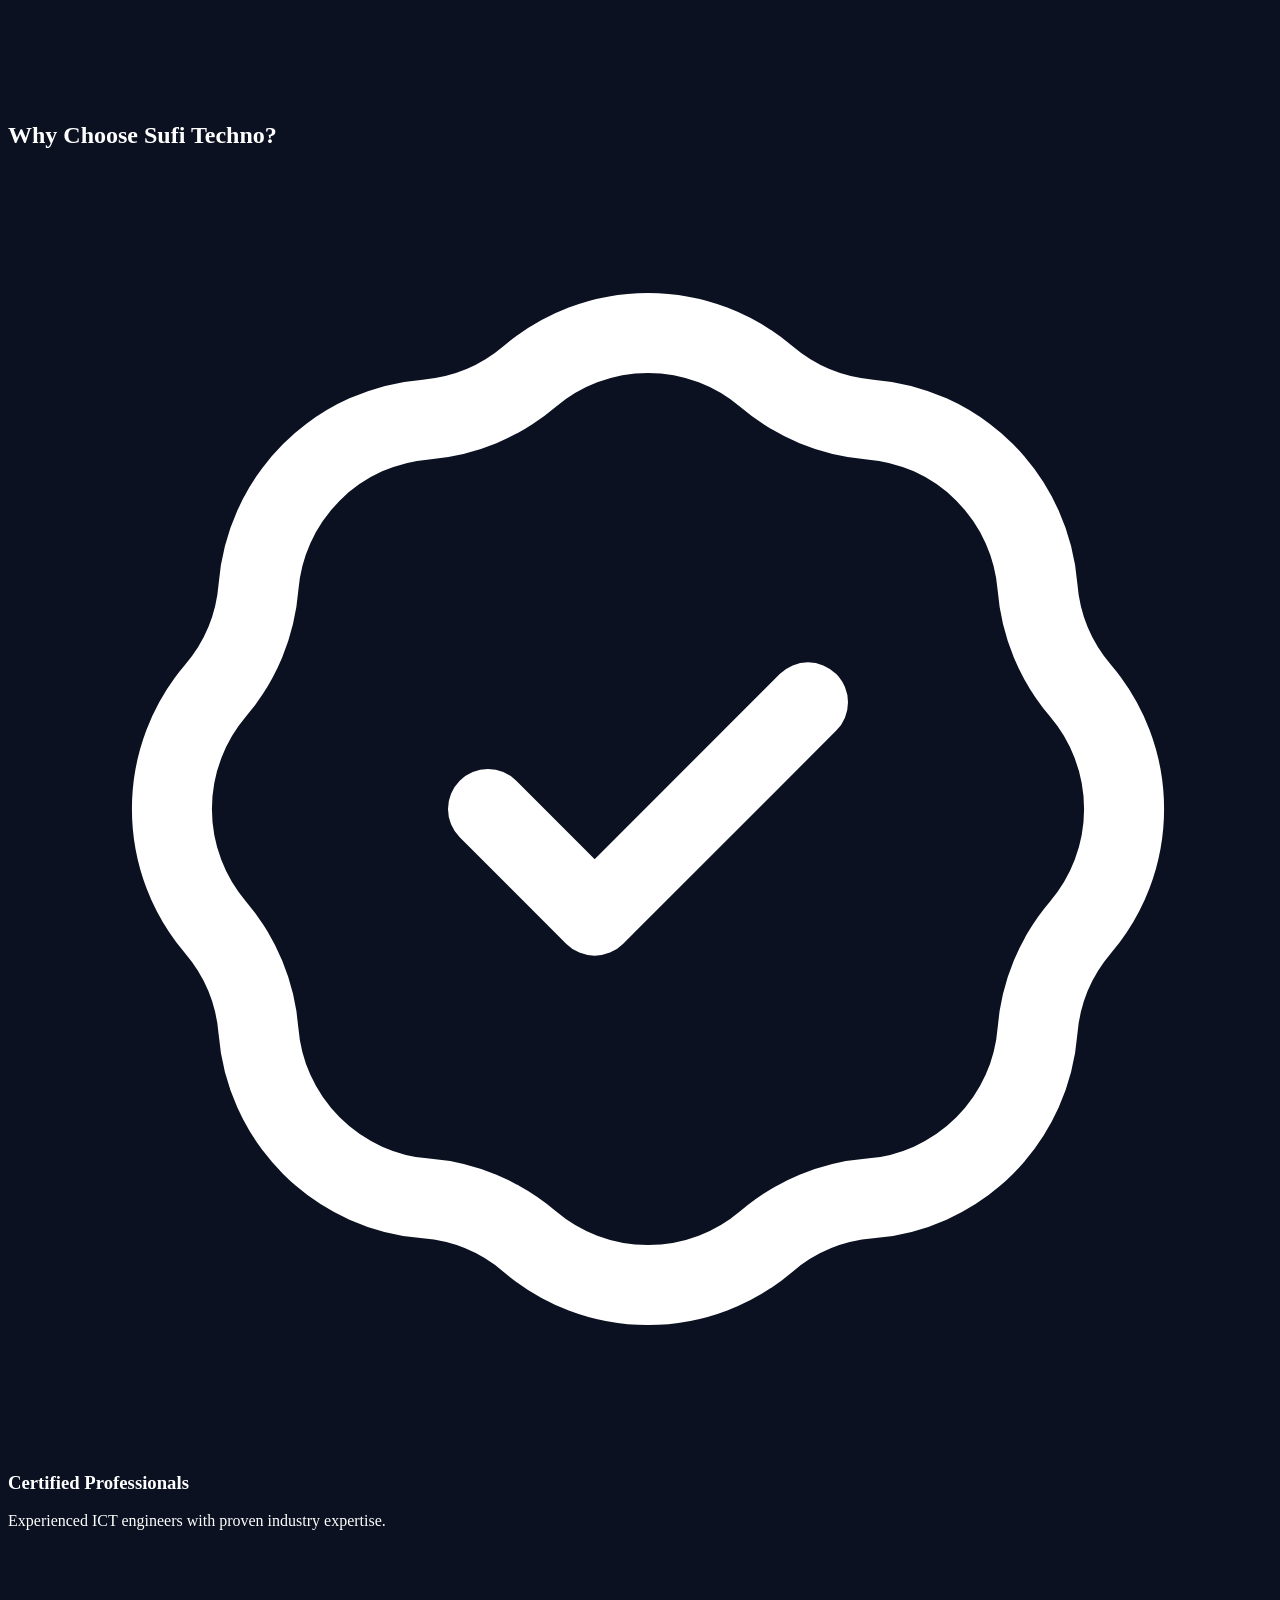
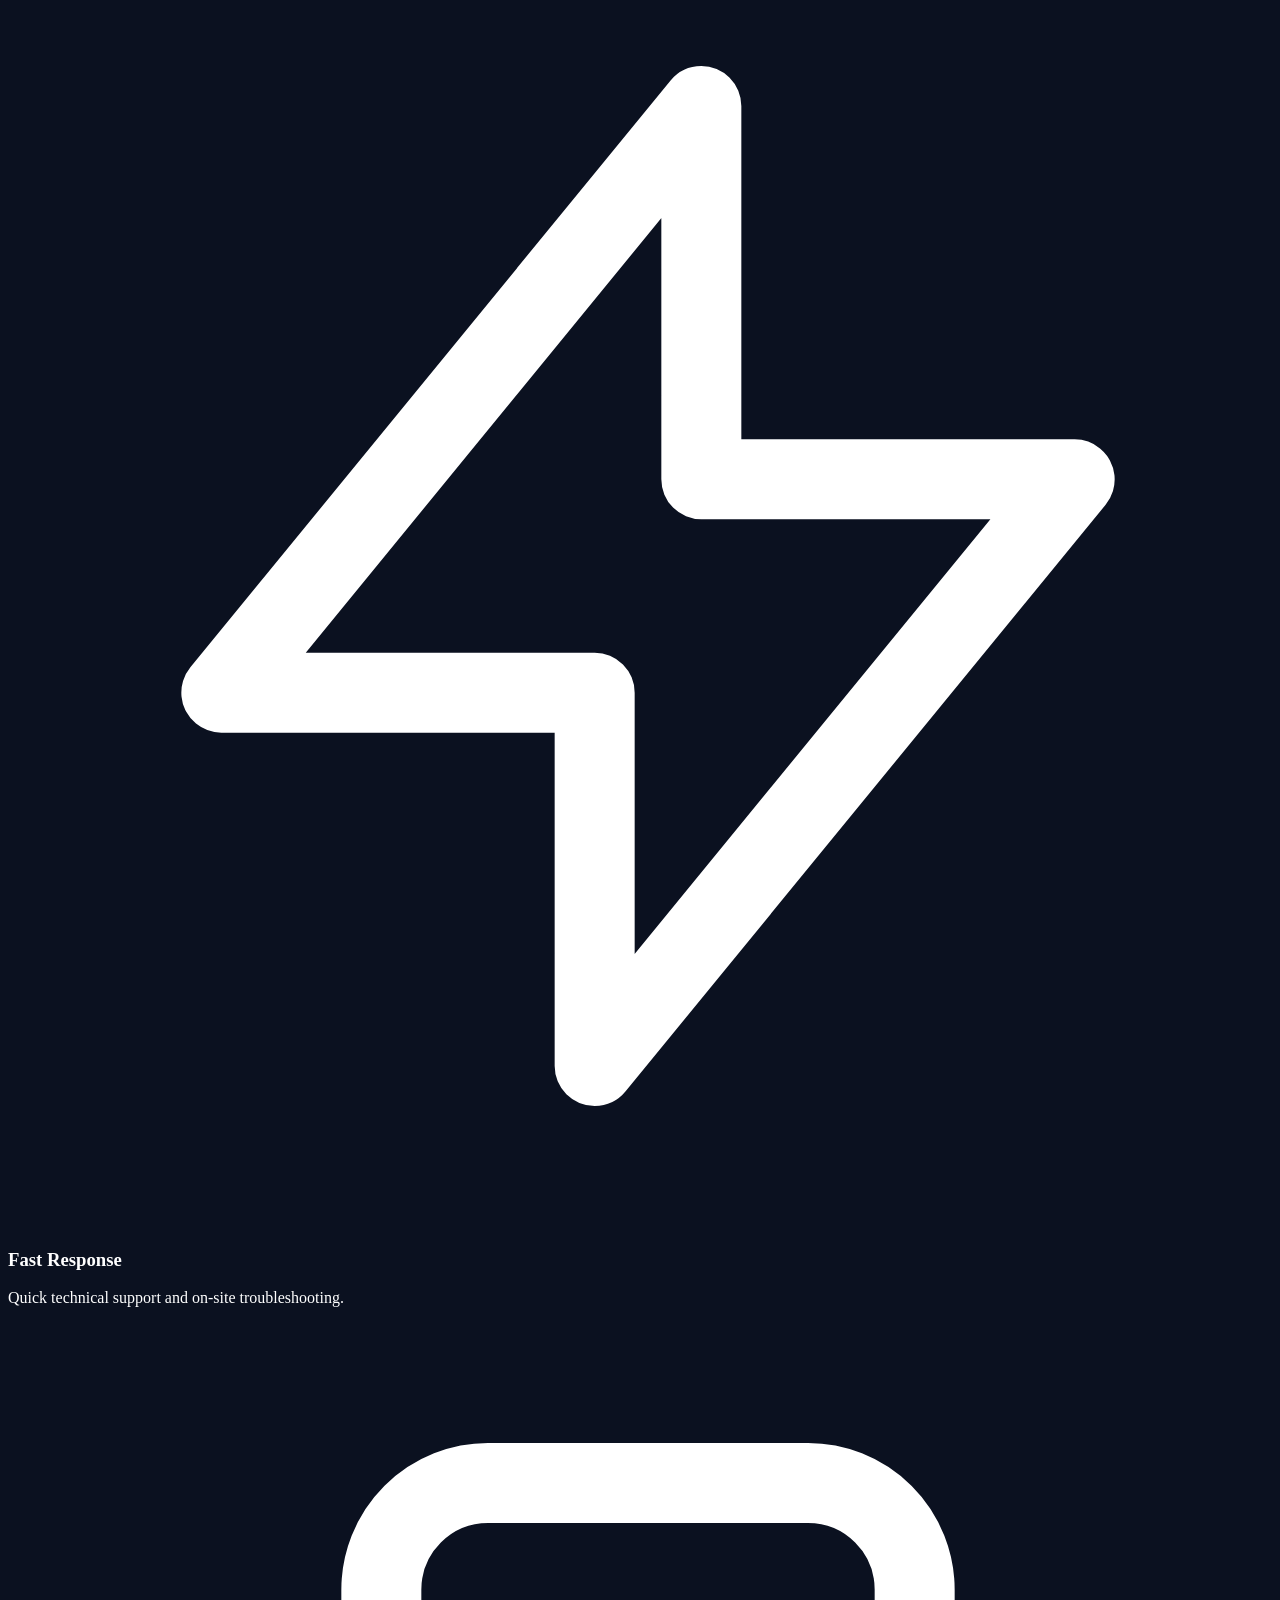
==== commit 98ede849: "update code 5/11 ( new website look )" ====
--- a/index.html
+++ b/index.html
@@ -1,761 +1,979 @@
 <!DOCTYPE html>
-<html lang="en">
+<html lang="en" class="scroll-smooth">
 <head>
-  <meta charset="UTF-8"/>
-  <meta http-equiv="X-UA-Compatible" content="IE=edge"/>
-  <meta name="viewport" content="width=device-width, initial-scale=1.0"/>
-  <title>Sufi Tecno Global Sdn Bhd | Innovative IT Solutions</title>
-  <meta name="title" content="Sufi Tecno Global Sdn Bhd - IT Solutions & Services"/>
-  <meta name="description" content="Your One-Stop ICT & Office Solution Partner in Kuantan, Pahang."/>
-  <meta property="og:type" content="website"/>
-  <meta property="og:url" content="https://sufitechno.com/"/>
-  <meta property="og:title" content="Sufi Tecno Global Sdn. Bhd."/>
-  <meta property="og:description" content="Your One-Stop ICT & Office Solution Partner in Kuantan, Pahang."/>
-  <meta property="og:image" content="assets/images/logo/logo.png"/>
-  <link rel="shortcut icon" href="assets/images/logoclean.png" type="image/png"/>
-
-  <!-- Google Fonts -->
-  <link rel="preconnect" href="https://fonts.googleapis.com"/>
-  <link rel="preconnect" href="https://fonts.gstatic.com" crossorigin/>
-  <link href="https://fonts.googleapis.com/css2?family=Plus+Jakarta+Sans:wght@500;600;700&family=Inter:wght@300;400;500;600&display=swap" rel="stylesheet"/>
-
-  <!-- Bootstrap -->
-  <link rel="stylesheet" href="https://cdn.jsdelivr.net/npm/bootstrap@5.3.2/dist/css/bootstrap.min.css"/>
-  <!-- Animate.css -->
-  <link rel="stylesheet" href="https://cdn.jsdelivr.net/npm/animate.css@4.1.1/animate.min.css"/>
-  <!-- LineIcons -->
-  <link rel="stylesheet" href="https://cdn.lineicons.com/4.0/lineicons.css"/>
-  <!-- Site styles -->
-  <link rel="stylesheet" href="style.css"/>
-
+    <meta charset="UTF-8">
+    <meta name="viewport" content="width=device-width, initial-scale=1.0, maximum-scale=1.0, user-scalable=no">
+    <title>Sufi Tecno Global | Innovative IT Solutions</title>
+    
+    <!-- Google Fonts -->
+    <link rel="preconnect" href="https://fonts.googleapis.com">
+    <link rel="preconnect" href="https://fonts.gstatic.com" crossorigin>
+    <link href="https://fonts.googleapis.com/css2?family=Inter:wght@300;400;500;600;700&display=swap" rel="stylesheet">
+
+    <link rel="preconnect" href="https://fonts.googleapis.com">
+    <link rel="preconnect" href="https://fonts.gstatic.com" crossorigin>
+    <link href="https://fonts.googleapis.com/css2?family=Sora:wght@600;700&display=swap" rel="stylesheet">
+    
+    <!-- Tailwind CSS -->
+    <script src="https://cdn.tailwindcss.com"></script>
+    <script>
+        tailwind.config = {
+            theme: {
+                extend: {
+                    fontFamily: { sans: ['Inter', 'sans-serif'] },
+                    colors: {
+                        siteBg: '#0b1120',    
+                        cardBg: '#121827',    
+                        cardBorder: '#1f2937',
+                        cyanAccent: '#00e5ff' 
+                    }
+                }
+            }
+        }
+    </script>
+
+    <!-- Custom CSS -->
+    <style>
+        html, body {
+            background-color: #0b1120;
+            color: #ffffff;
+            width: 100vw;
+            overflow-x: hidden; 
+        }
+
+        ::-webkit-scrollbar { width: 8px; }
+        ::-webkit-scrollbar-track { background: #0b1120; }
+        ::-webkit-scrollbar-thumb { background: #1f2937; border-radius: 10px; }
+        ::-webkit-scrollbar-thumb:hover { background: #374151; }
+        
+        .hide-scrollbar::-webkit-scrollbar { display: none; }
+        .hide-scrollbar { -ms-overflow-style: none; scrollbar-width: none; }
+
+        #progress-bar { position: fixed; top: 0; left: 0; height: 3px; background: #00e5ff; width: 0%; z-index: 100; }
+
+        /* Navigasi */
+        .apple-glass-link { position: relative; display: flex; align-items: center; justify-content: center; z-index: 10; transition: color 0.3s ease; }
+        .apple-glass-link::before {
+            content: ''; position: absolute; inset: 0; z-index: -1; border-radius: 9999px;
+            background: linear-gradient(180deg, rgba(0, 229, 255, 0.4) 0%, rgba(0, 229, 255, 0.1) 100%);
+            border-top: 1px solid rgba(255, 255, 255, 0.5);
+            box-shadow: inset 0 2px 5px rgba(255, 255, 255, 0.4), 0 5px 15px rgba(0, 229, 255, 0.3); 
+            opacity: 0; transform: scale(0.6) translateY(5px); transition: all 0.4s cubic-bezier(0.175, 0.885, 0.32, 1.275);
+        }
+        .apple-glass-link:hover::before, .apple-glass-active::before { opacity: 1; transform: scale(1) translateY(0); }
+        .apple-glass-link:hover, .apple-glass-active { color: #ffffff; text-shadow: 0 0 5px rgba(255, 255, 255, 0.5); }
+
+        /* Marquee / Infinite Slider */
+        .marquee-container {
+            width: 100%;
+            overflow: hidden;
+            position: relative;
+            display: flex;
+            align-items: center;
+            mask-image: linear-gradient(to right, transparent, black 10%, black 90%, transparent);
+            -webkit-mask-image: linear-gradient(to right, transparent, black 10%, black 90%, transparent);
+        }
+        
+        .marquee-content {
+            display: flex;
+            width: max-content;
+            animation: scroll-left 20s linear infinite; 
+        }
+
+        .marquee-content:hover {
+            animation-play-state: paused;
+        }
+        
+        .marquee-item {
+            flex-shrink: 0;
+            display: flex;
+            justify-content: center;
+            align-items: center;
+        }
+
+        @keyframes scroll-left {
+            0% { transform: translateX(0); }
+            100% { transform: translateX(-50%); } 
+        }
+
+        .marquee-item img {
+        filter: grayscale(1) brightness(1.8);
+        opacity: 0.8;
+        }
+        .marquee-item img:hover {
+            filter: none;
+            opacity: 1;
+        }
+
+        /* Hover Card */
+        .neon-card-hover { transition: transform 0.35s cubic-bezier(0.16, 1, 0.3, 1), box-shadow 0.35s ease, border-color 0.35s ease; will-change: transform; }
+        .neon-card-hover:hover { box-shadow: inset 0 0 0 1px rgba(0, 229, 255, 0.5), 0 12px 30px rgba(0, 229, 255, 0.12); transform: translateY(-6px) scale(1.02); border-color: transparent; }
+        .neon-icon { transition: transform 0.35s ease, filter 0.35s ease; }
+        .neon-card-hover:hover .neon-icon { filter: drop-shadow(0 0 10px #00e5ff); transform: scale(1.15) translateY(-4px); }
+        .catalog-btn { transition: all 0.3s ease; }
+        .catalog-btn:hover { background-color: rgba(0, 229, 255, 0.1); border-color: #00e5ff; box-shadow: 0 0 15px rgba(0, 229, 255, 0.2); }
+        .catalog-btn:hover span { transform: translateX(4px); }
+        
+        #catalog-modal { opacity: 0; visibility: hidden; pointer-events: none; transition: opacity 0.3s ease, visibility 0.3s ease; }
+        #catalog-modal.active { opacity: 1; visibility: visible; pointer-events: auto; }
+        .catalog-content { transform: scale(0.95); transition: transform 0.3s cubic-bezier(0.16, 1, 0.3, 1); }
+        #catalog-modal.active .catalog-content { transform: scale(1); }
+        .catalog-container-area { width: 100%; position: relative; }
+        .catalog-track { display: flex; gap: 1rem; width: max-content; padding: 1rem 0; }
+        @media (min-width: 1024px) { .catalog-track { gap: 1.5rem; } }
+        @keyframes popInItem { 0% { opacity: 0; transform: translateY(40px) scale(0.9); } 100% { opacity: 1; transform: translateY(0) scale(1); } }
+        .catalog-item-animate { animation: popInItem 0.7s cubic-bezier(0.175, 0.885, 0.32, 1.275) forwards; opacity: 0; }
+
+        .flip-card { background-color: transparent; perspective: 1000px; min-height: 260px; width: 100%; }
+        .flip-card-inner { position: relative; width: 100%; height: 100%; transition: transform 0.7s cubic-bezier(0.4, 0.2, 0.2, 1); transform-style: preserve-3d; cursor: pointer; }
+        .flip-card:hover .flip-card-inner { transform: rotateY(180deg); }
+        .flip-card-front, .flip-card-back { position: absolute; top: 0; left: 0; width: 100%; height: 100%; backface-visibility: hidden; -webkit-backface-visibility: hidden; border-radius: 1.5rem; padding: 2rem; display: flex; flex-direction: column; }
+        .flip-card-front { background-color: #121827; border: 1px solid #1f2937; z-index: 2; }
+        .flip-card-back { background-color: #0b1120; border: 1px solid #00e5ff; transform: rotateY(180deg); box-shadow: 0 15px 30px rgba(0, 229, 255, 0.1); justify-content: center; }
+
+        .dark-map { filter: invert(90%) hue-rotate(180deg) brightness(1.1) contrast(1.1); transition: filter 0.5s ease; }
+        .map-container:hover .dark-map { filter: invert(90%) hue-rotate(180deg) brightness(1.2) contrast(1.2); }
+        .contact-row { transition: transform 0.3s ease; }
+        .contact-row:hover { transform: translateX(10px); }
+        .contact-row:hover .contact-icon-box { border-color: #00e5ff; box-shadow: 0 0 15px rgba(0, 229, 255, 0.2); background-color: rgba(0, 229, 255, 0.1); }
+        .contact-icon-box { transition: all 0.3s ease; }
+        input:focus, textarea:focus { border-color: #00e5ff !important; outline: none; box-shadow: 0 0 10px rgba(0,229,255,0.1); }
+
+        #project-modal { opacity: 0; visibility: hidden; pointer-events: none; transition: opacity 0.25s ease-out, visibility 0.25s ease-out; }
+        #project-modal.active { opacity: 1; visibility: visible; pointer-events: auto; }
+        #modal-content-project { transform: scale(0.95) translateY(15px); transition: transform 0.3s cubic-bezier(0.16, 1, 0.3, 1); }
+        #project-modal.active #modal-content-project { transform: scale(1) translateY(0); }
+
+        /* Animasi Bouncing Arrow */
+        @keyframes bounce-down {
+            0%, 100% { transform: translateY(0); }
+            50% { transform: translateY(3px); }
+        }
+        .animate-bounce-down {
+            animation: bounce-down 1.5s infinite;
+        }
+    </style>
 </head>
-
-<body>
-
-  <!-- ====== Header ====== -->
-  <header class="ud-header">
-    <div class="container">
-      <div class="row">
-        <div class="col-lg-12">
-          <nav class="navbar navbar-expand-lg">
-            <a class="navbar-brand" href="#home">
-              <img src="assets/images/logo/logoclean.png" alt="Sufi Tecno Logo"/>
+<body class="antialiased selection:bg-cyanAccent selection:text-black">
+
+    <div id="progress-bar"></div>
+
+    <!-- Top Header -->
+    <div id="top-header" class="fixed top-0 left-0 w-full z-40 px-4 md:px-12 py-5 bg-gradient-to-b from-siteBg/90 to-transparent pointer-events-none will-change-transform max-w-[100vw]">
+        <div id="top-header-inner" class="max-w-[1400px] mx-auto flex justify-end items-center opacity-0 pointer-events-auto w-full">
+            <div class="flex items-center">
+                <a href="javascript:void(0)" onclick="document.getElementById('contact').scrollIntoView({behavior: 'smooth'})" class="px-5 py-2.5 rounded-full bg-transparent border border-cyanAccent/50 text-cyanAccent text-xs md:text-sm font-semibold hover:bg-cyanAccent hover:text-siteBg transition-all duration-300 shadow-[0_0_15px_rgba(0,229,255,0.1)] hover:shadow-[0_0_25px_rgba(0,229,255,0.4)] whitespace-nowrap">
+                    Let's Talk
+                </a>
+            </div>
+        </div>
+    </div>
+
+    <!-- Floating Navigation -->
+    <div class="fixed bottom-6 md:bottom-8 w-full flex justify-center z-50 px-4 pointer-events-none max-w-[100vw]">
+        <nav id="navbar" class="pointer-events-auto flex items-center gap-1 md:gap-2 p-1.5 md:p-2 bg-[#121827]/90 backdrop-blur-md border border-white/10 rounded-full shadow-[0_-10px_30px_rgba(0,0,0,0.6)] transition-all duration-300">
+            <a href="javascript:void(0)" onclick="window.scrollTo({top: 0, behavior: 'smooth'})" class="apple-glass-link w-10 h-10 rounded-full group shrink-0">
+                <svg class="w-5 h-5 text-cyanAccent group-hover:scale-110 transition-transform" fill="none" stroke="currentColor" viewBox="0 0 24 24"><path stroke-linecap="round" stroke-linejoin="round" stroke-width="2" d="M3 12l2-2m0 0l7-7 7 7M5 10v10a1 1 0 001 1h3m10-11l2 2m-2-2v10a1 1 0 01-1 1h-3m-6 0a1 1 0 001-1v-4a1 1 0 011-1h2a1 1 0 011 1v4a1 1 0 001 1m-6 0h6"></path></svg>
             </a>
-            <button type="button" class="navbar-toggler" id="navToggler" aria-label="Open menu" aria-expanded="false" aria-controls="navMenu">
-              <span class="toggler-icon"></span>
-              <span class="toggler-icon"></span>
-              <span class="toggler-icon"></span>
+            <div class="hidden md:flex items-center gap-2 px-3 py-1 border-l border-r border-white/10">
+                <a href="javascript:void(0)" onclick="document.getElementById('solutions').scrollIntoView({behavior: 'smooth'})" class="apple-glass-link px-3 py-2 rounded-full text-[13px] lg:text-sm font-medium text-slate-300">Solutions</a>
+                <a href="javascript:void(0)" onclick="document.getElementById('why-choose-us').scrollIntoView({behavior: 'smooth'})" class="apple-glass-link px-3 py-2 rounded-full text-[13px] lg:text-sm font-medium text-slate-300">Why Us</a>
+                <a href="javascript:void(0)" onclick="document.getElementById('projects').scrollIntoView({behavior: 'smooth'})" class="apple-glass-link px-3 py-2 rounded-full text-[13px] lg:text-sm font-medium text-slate-300">Projects</a>
+                <a href="javascript:void(0)" onclick="document.getElementById('about').scrollIntoView({behavior: 'smooth'})" class="apple-glass-link px-3 py-2 rounded-full text-[13px] lg:text-sm font-medium text-slate-300">About</a>
+                <a href="javascript:void(0)" onclick="document.getElementById('team').scrollIntoView({behavior: 'smooth'})" class="apple-glass-link px-3 py-2 rounded-full text-[13px] lg:text-sm font-medium text-slate-300">Team</a>
+            </div>
+            <a href="javascript:void(0)" onclick="document.getElementById('contact').scrollIntoView({behavior: 'smooth'})" class="apple-glass-link px-4 md:px-5 py-2 ml-1 md:ml-0 text-cyanAccent text-[11px] md:text-sm font-bold rounded-full border border-cyanAccent/30 whitespace-nowrap shrink-0">
+                Get Quote
+            </a>
+        </nav>
+    </div>
+
+    <!-- Hero -->
+    <header id="hero-section" class="min-h-screen flex flex-col justify-center items-center text-center px-4 relative pt-20 pb-32 w-full max-w-[100vw] overflow-hidden">
+        <div class="absolute top-1/2 left-1/2 -translate-x-1/2 -translate-y-1/2 w-[600px] h-[600px] rounded-full pointer-events-none opacity-20" style="background: radial-gradient(circle, #00e5ff 0%, transparent 70%);" id="hero-glow"></div>
+        
+            <!-- Logo -->
+            <div class="hero-desc opacity-0 w-full flex justify-center mb-6 md:mb-8">
+                <img src="assets/logo.png" alt="Sufi Tecno Logo"
+                       class="h-24 md:h-32 lg:h-40 w-auto object-contain drop-shadow-[0_0_45px_rgba(0,229,255,0.3)]">
+            </div>
+
+            <!-- Title -->
+            <h1 class="hero-title opacity-0 tracking-tight leading-none mb-10 md:mb-12" style="font-family: 'Sora', sans-serif;">
+                <span class="block text-4xl md:text-6xl lg:text-7xl font-bold bg-gradient-to-r from-[#5b6bff] to-[#7cc0ff] bg-clip-text text-transparent">
+                    SUFI TECNO
+                </span>
+                <span class="block mt-4 text-sm md:text-xl font-medium uppercase tracking-[0.4em] text-slate-400">
+                    Global Sdn Bhd
+                </span>
+            </h1>
+
+            <!-- Certified -->
+            <div class="hero-logos opacity-0 w-full max-w-3xl mx-auto pt-6 border-t border-white/10 flex flex-col items-center">
+                <p class="text-[10px] md:text-xs uppercase tracking-widest mb-6 font-bold text-slate-400">CERTIFIED & TRUSTED BY</p>
+                
+                <!--Marquee Infinite Slider -->
+                <div class="marquee-container mb-12 w-full max-w-3xl">
+                    <div class="marquee-content gap-12 md:gap-24 px-6">
+                        <!-- SET 1 -->
+                        <div class="marquee-item"><img src="assets/SSMLogo.png" alt="SSM Logo" class="max-h-8 md:max-h-12 w-auto object-contain transition-all duration-300"></div>
+                        <div class="marquee-item"><img src="assets/Bumiputera.png" alt="Bumiputera Status" class="max-h-8 md:max-h-12 w-auto object-contain transition-all duration-300"></div>
+                        <div class="marquee-item"><img src="assets/LHDN.png" alt="LHDN" class="max-h-12 md:max-h-20 w-auto object-contain transition-all duration-300"></div>
+                        <div class="marquee-item"><img src="assets/hpTrasparent.png" alt="HP Partner" class="max-h-8 md:max-h-12 w-auto object-contain transition-all duration-300"></div>
+                        <div class="marquee-item"><img src="assets/ep.png" alt="ePerolehan" class="max-h-12 md:max-h-20 w-auto object-contain transition-all duration-300"></div>
+                        <div class="marquee-item"><img src="assets/vit.png" alt="Vast It" class="max-h-12 md:max-h-20 w-auto object-contain transition-all duration-300"></div>
+                        <div class="marquee-item"><img src="assets/pahang.png" alt="Pahang" class="max-h-12 md:max-h-20 w-auto object-contain transition-all duration-300"></div>
+                        <div class="marquee-item"><img src="assets/ingram.png" alt="Ingram" class="max-h-12 md:max-h-20 w-auto object-contain transition-all duration-300"></div>
+                        <div class="marquee-item"><img src="assets/vstecs.png" alt="Vstecs" class="max-h-12 md:max-h-20 w-auto object-contain transition-all duration-300"></div>
+                        <div class="marquee-item"><img src="assets/lenovo.png" alt="Lenovo" class="max-h-12 md:max-h-20 w-auto object-contain transition-all duration-300"></div>
+                        <div class="marquee-item"><img src="assets/canon.png" alt="Canon" class="max-h-12 md:max-h-20 w-auto object-contain transition-all duration-300"></div>
+                        <div class="marquee-item"><img src="assets/kerajaan.png" alt="Kerajaan" class="max-h-12 md:max-h-20 w-auto object-contain transition-all duration-300"></div>
+                        
+                        <!-- SET 2 -->
+                        <div class="marquee-item"><img src="assets/SSMLogo.png" alt="SSM Logo" class="max-h-8 md:max-h-12 w-auto object-contain transition-all duration-300"></div>
+                        <div class="marquee-item"><img src="assets/Bumiputera.png" alt="Bumiputera Status" class="max-h-8 md:max-h-12 w-auto object-contain transition-all duration-300"></div>
+                        <div class="marquee-item"><img src="assets/LHDN.png" alt="LHDN" class="max-h-12 md:max-h-20 w-auto object-contain transition-all duration-300"></div>
+                        <div class="marquee-item"><img src="assets/hpTrasparent.png" alt="HP Partner" class="max-h-8 md:max-h-12 w-auto object-contain transition-all duration-300"></div>
+                        <div class="marquee-item"><img src="assets/ep.png" alt="ePerolehan" class="max-h-12 md:max-h-20 w-auto object-contain transition-all duration-300"></div>
+                        <div class="marquee-item"><img src="assets/vit.png" alt="Vast It" class="max-h-12 md:max-h-20 w-auto object-contain transition-all duration-300"></div>
+                        <div class="marquee-item"><img src="assets/pahang.png" alt="Pahang" class="max-h-12 md:max-h-20 w-auto object-contain transition-all duration-300"></div>
+                        <div class="marquee-item"><img src="assets/ingram.png" alt="Ingram" class="max-h-12 md:max-h-20 w-auto object-contain transition-all duration-300"></div>
+                        <div class="marquee-item"><img src="assets/vstecs.png" alt="Vstecs" class="max-h-12 md:max-h-20 w-auto object-contain transition-all duration-300"></div>
+                        <div class="marquee-item"><img src="assets/lenovo.png" alt="Lenovo" class="max-h-12 md:max-h-20 w-auto object-contain transition-all duration-300"></div>
+                        <div class="marquee-item"><img src="assets/canon.png" alt="Canon" class="max-h-12 md:max-h-20 w-auto object-contain transition-all duration-300"></div>
+                        <div class="marquee-item"><img src="assets/kerajaan.png" alt="Kerajaan" class="max-h-12 md:max-h-20 w-auto object-contain transition-all duration-300"></div>
+
+                        <!-- SET 3 -->
+                        <div class="marquee-item"><img src="assets/SSMLogo.png" alt="SSM Logo" class="max-h-8 md:max-h-12 w-auto object-contain transition-all duration-300"></div>
+                        <div class="marquee-item"><img src="assets/Bumiputera.png" alt="Bumiputera Status" class="max-h-8 md:max-h-12 w-auto object-contain transition-all duration-300"></div>
+                        <div class="marquee-item"><img src="assets/LHDN.png" alt="LHDN" class="max-h-12 md:max-h-20 w-auto object-contain transition-all duration-300"></div>
+                        <div class="marquee-item"><img src="assets/hpTrasparent.png" alt="HP Partner" class="max-h-8 md:max-h-12 w-auto object-contain transition-all duration-300"></div>
+                        <div class="marquee-item"><img src="assets/ep.png" alt="ePerolehan" class="max-h-12 md:max-h-20 w-auto object-contain transition-all duration-300"></div>
+                        <div class="marquee-item"><img src="assets/vit.png" alt="Vast It" class="max-h-12 md:max-h-20 w-auto object-contain transition-all duration-300"></div>
+                        <div class="marquee-item"><img src="assets/pahang.png" alt="Pahang" class="max-h-12 md:max-h-20 w-auto object-contain transition-all duration-300"></div>
+                        <div class="marquee-item"><img src="assets/ingram.png" alt="Ingram" class="max-h-12 md:max-h-20 w-auto object-contain transition-all duration-300"></div>
+                        <div class="marquee-item"><img src="assets/vstecs.png" alt="Vstecs" class="max-h-12 md:max-h-20 w-auto object-contain transition-all duration-300"></div>
+                        <div class="marquee-item"><img src="assets/lenovo.png" alt="Lenovo" class="max-h-12 md:max-h-20 w-auto object-contain transition-all duration-300"></div>
+                        <div class="marquee-item"><img src="assets/canon.png" alt="Canon" class="max-h-12 md:max-h-20 w-auto object-contain transition-all duration-300"></div>
+                        <div class="marquee-item"><img src="assets/kerajaan.png" alt="Kerajaan" class="max-h-12 md:max-h-20 w-auto object-contain transition-all duration-300"></div>
+
+                        <!-- SET 4 -->
+                        <div class="marquee-item"><img src="assets/SSMLogo.png" alt="SSM Logo" class="max-h-8 md:max-h-12 w-auto object-contain transition-all duration-300"></div>
+                        <div class="marquee-item"><img src="assets/Bumiputera.png" alt="Bumiputera Status" class="max-h-8 md:max-h-12 w-auto object-contain transition-all duration-300"></div>
+                        <div class="marquee-item"><img src="assets/LHDN.png" alt="LHDN" class="max-h-12 md:max-h-20 w-auto object-contain transition-all duration-300"></div>
+                        <div class="marquee-item"><img src="assets/hpTrasparent.png" alt="HP Partner" class="max-h-8 md:max-h-12 w-auto object-contain transition-all duration-300"></div>
+                        <div class="marquee-item"><img src="assets/ep.png" alt="ePerolehan" class="max-h-12 md:max-h-20 w-auto object-contain transition-all duration-300"></div>
+                        <div class="marquee-item"><img src="assets/vit.png" alt="Vast It" class="max-h-12 md:max-h-20 w-auto object-contain transition-all duration-300"></div>
+                        <div class="marquee-item"><img src="assets/pahang.png" alt="Pahang" class="max-h-12 md:max-h-20 w-auto object-contain transition-all duration-300"></div>
+                        <div class="marquee-item"><img src="assets/ingram.png" alt="Ingram" class="max-h-12 md:max-h-20 w-auto object-contain transition-all duration-300"></div>
+                        <div class="marquee-item"><img src="assets/vstecs.png" alt="Vstecs" class="max-h-12 md:max-h-20 w-auto object-contain transition-all duration-300"></div>
+                        <div class="marquee-item"><img src="assets/lenovo.png" alt="Lenovo" class="max-h-12 md:max-h-20 w-auto object-contain transition-all duration-300"></div>
+                        <div class="marquee-item"><img src="assets/canon.png" alt="Canon" class="max-h-12 md:max-h-20 w-auto object-contain transition-all duration-300"></div>
+                        <div class="marquee-item"><img src="assets/kerajaan.png" alt="Kerajaan" class="max-h-12 md:max-h-20 w-auto object-contain transition-all duration-300"></div>
+
+                    </div>
+                </div>
+
+                <div class="hero-btn opacity-0">
+                    <a href="javascript:void(0)" onclick="document.getElementById('solutions').scrollIntoView({behavior: 'smooth'})" class="px-8 md:px-10 py-3.5 bg-white text-siteBg text-sm md:text-base font-bold rounded-full hover:scale-105 transition-all duration-300 inline-flex items-center gap-2 shadow-[0_0_30px_rgba(255,255,255,0.15)]">
+                        Explore Solutions
+                        <svg class="w-4 h-4 md:w-5 md:h-5 animate-bounce-down" fill="none" stroke="currentColor" viewBox="0 0 24 24"><path stroke-linecap="round" stroke-linejoin="round" stroke-width="2" d="M19 14l-7 7m0 0l-7-7m7 7V3"></path></svg>
+                    </a>
+                </div>
+            </div>
+        </div>
+    </header>
+
+    <!-- Solutions -->
+    <section id="solutions" class="py-20 md:py-32 relative z-10 pt-24 max-w-[100vw]">
+        <div class="mb-10 md:mb-16 text-center px-4 md:px-6 w-full">
+            <h2 class="text-3xl md:text-5xl font-bold mb-3 md:mb-4 section-title opacity-0 text-white tracking-tight">Our Core Solutions</h2>
+            <p class="text-slate-400 text-sm md:text-base max-w-2xl mx-auto section-title opacity-0">Swipe or move your mouse to explore our comprehensive technology stacks.</p>
+        </div>
+        
+        <div id="solutions-mouse-area" class="w-full relative overflow-x-auto lg:overflow-hidden hide-scrollbar snap-x snap-mandatory px-4 md:px-0 scroll-smooth">
+            <div id="solutions-track" class="flex gap-4 md:gap-8 lg:px-[10vw] w-max py-4 md:py-10 transition-transform duration-500 ease-out relative">
+                
+                <div class="solution-wrapper shrink-0 w-[85vw] max-w-[320px] lg:max-w-[350px] opacity-100 lg:opacity-0 snap-center">
+                    <div class="solution-card h-full flex flex-col bg-cardBg p-6 md:p-8 rounded-[2rem] border border-cardBorder cursor-default neon-card-hover mx-auto">
+                        <div class="mb-6 h-12 flex items-center justify-center"><svg class="w-10 h-10 text-cyanAccent neon-icon" fill="none" stroke="currentColor" viewBox="0 0 24 24"><path stroke-linecap="round" stroke-linejoin="round" stroke-width="1.5" d="M20 7l-8-4-8 4m16 0l-8 4m8-4v10l-8 4m0-10L4 7m8 4v10M4 7v10l8 4"></path></svg></div>
+                        <h3 class="text-xl md:text-2xl font-bold mb-3 text-white">ICT Equipment</h3>
+                        <p class="text-slate-400 text-xs md:text-sm leading-relaxed mb-6 md:mb-8 flex-grow">Computers, servers, printers, data storage and productivity software for every business scale.</p>
+                        <button onclick="openCatalog('ict')" class="catalog-btn self-start inline-flex items-center gap-2 px-4 md:px-5 py-2.5 rounded-full border border-cardBorder text-cyanAccent text-xs md:text-sm font-semibold bg-siteBg">
+                            View Catalog <span class="transition-transform duration-300 inline-block">→</span>
+                        </button>
+                    </div>
+                </div>
+
+                <div class="solution-wrapper shrink-0 w-[85vw] max-w-[320px] lg:max-w-[350px] opacity-100 lg:opacity-0 snap-center">
+                    <div class="solution-card h-full flex flex-col bg-cardBg p-6 md:p-8 rounded-[2rem] border border-cardBorder cursor-default neon-card-hover mx-auto">
+                        <div class="mb-6 h-12 flex items-center justify-center"><svg class="w-10 h-10 text-cyanAccent neon-icon" fill="none" stroke="currentColor" viewBox="0 0 24 24"><path stroke-linecap="round" stroke-linejoin="round" stroke-width="1.5" d="M4 15s1-1 4-1 5 2 8 2 4-1 4-1V3s-1 1-4 1-5-2-8-2-4 1-4 1v12zm0 7v-7"></path><path stroke-linecap="round" stroke-linejoin="round" stroke-width="1.5" d="M12 11v6"></path><path stroke-linecap="round" stroke-linejoin="round" stroke-width="1.5" d="M8 17h8"></path></svg></div>
+                        <h3 class="text-xl md:text-2xl font-bold mb-3 text-white">Network Setup</h3>
+                        <p class="text-slate-400 text-xs md:text-sm leading-relaxed mb-6 md:mb-8 flex-grow">Structured cabling, network setup, firewall configuration, server deployment and complete IT infrastructure.</p>
+                        <button onclick="openCatalog('network')" class="catalog-btn self-start inline-flex items-center gap-2 px-4 md:px-5 py-2.5 rounded-full border border-cardBorder text-cyanAccent text-xs md:text-sm font-semibold bg-siteBg">
+                            View Catalog <span class="transition-transform duration-300 inline-block">→</span>
+                        </button>
+                    </div>
+                </div>
+
+                <div class="solution-wrapper shrink-0 w-[85vw] max-w-[320px] lg:max-w-[350px] opacity-100 lg:opacity-0 snap-center">
+                    <div class="solution-card h-full flex flex-col bg-cardBg p-6 md:p-8 rounded-[2rem] border border-cardBorder cursor-default neon-card-hover mx-auto">
+                        <div class="mb-6 h-12 flex items-center justify-center"><svg class="w-10 h-10 text-cyanAccent neon-icon" fill="none" stroke="currentColor" viewBox="0 0 24 24"><rect x="3" y="3" width="18" height="18" rx="2" ry="2" stroke-width="1.5"></rect><line x1="3" y1="9" x2="21" y2="9" stroke-width="1.5"></line><line x1="9" y1="21" x2="9" y2="9" stroke-width="1.5"></line></svg></div>
+                        <h3 class="text-xl md:text-2xl font-bold mb-3 text-white">Smart Office & CCTV</h3>
+                        <p class="text-slate-400 text-xs md:text-sm leading-relaxed mb-6 md:mb-8 flex-grow">CCTV installation, access control, smart automation and integrated security monitoring solutions.</p>
+                        <button onclick="openCatalog('smart-office')" class="catalog-btn self-start inline-flex items-center gap-2 px-4 md:px-5 py-2.5 rounded-full border border-cardBorder text-cyanAccent text-xs md:text-sm font-semibold bg-siteBg">
+                            View Catalog <span class="transition-transform duration-300 inline-block">→</span>
+                        </button>
+                    </div>
+                </div>
+
+                <div class="solution-wrapper shrink-0 w-[85vw] max-w-[320px] lg:max-w-[350px] opacity-100 lg:opacity-0 snap-center">
+                    <div class="solution-card h-full flex flex-col bg-cardBg p-6 md:p-8 rounded-[2rem] border border-cardBorder cursor-default neon-card-hover mx-auto">
+                        <div class="mb-6 h-12 flex items-center justify-center"><svg class="w-10 h-10 text-cyanAccent neon-icon" fill="none" stroke="currentColor" viewBox="0 0 24 24"><rect x="3" y="3" width="7" height="7" rx="1" stroke-width="1.5"></rect><rect x="14" y="3" width="7" height="7" rx="1" stroke-width="1.5"></rect><rect x="14" y="14" width="7" height="7" rx="1" stroke-width="1.5"></rect><rect x="3" y="14" width="7" height="7" rx="1" stroke-width="1.5"></rect></svg></div>
+                        <h3 class="text-xl md:text-2xl font-bold mb-3 text-white">Office Furniture</h3>
+                        <p class="text-slate-400 text-xs md:text-sm leading-relaxed mb-6 md:mb-8 flex-grow">Ergonomic desks, chairs, storage solutions and essential office supplies for a productive workspace.</p>
+                        <button onclick="openCatalog('furniture')" class="catalog-btn self-start inline-flex items-center gap-2 px-4 md:px-5 py-2.5 rounded-full border border-cardBorder text-cyanAccent text-xs md:text-sm font-semibold bg-siteBg">
+                            View Catalog <span class="transition-transform duration-300 inline-block">→</span>
+                        </button>
+                    </div>
+                </div>
+
+                <div class="solution-wrapper shrink-0 w-[85vw] max-w-[320px] lg:max-w-[350px] opacity-100 lg:opacity-0 snap-center">
+                    <div class="solution-card h-full flex flex-col bg-cardBg p-6 md:p-8 rounded-[2rem] border border-cardBorder cursor-default neon-card-hover mx-auto">
+                        <div class="mb-6 h-12 flex items-center justify-center"><svg class="w-10 h-10 text-cyanAccent neon-icon" fill="none" stroke="currentColor" viewBox="0 0 24 24"><path stroke-linecap="round" stroke-linejoin="round" stroke-width="1.5" d="M12 22s8-4 8-10V5l-8-3-8 3v7c0 6 8 10 8 10z"></path></svg></div>
+                        <h3 class="text-xl md:text-2xl font-bold mb-3 text-white">Cybersecurity</h3>
+                        <p class="text-slate-400 text-xs md:text-sm leading-relaxed mb-6 md:mb-8 flex-grow">Antivirus, endpoint protection, firewall software and enterprise cybersecurity apps to safeguard data.</p>
+                        <button onclick="openCatalog('cybersecurity')" class="catalog-btn self-start inline-flex items-center gap-2 px-4 md:px-5 py-2.5 rounded-full border border-cardBorder text-cyanAccent text-xs md:text-sm font-semibold bg-siteBg">
+                            View Catalog <span class="transition-transform duration-300 inline-block">→</span>
+                        </button>
+                    </div>
+                </div>
+
+            </div>
+        </div>
+    </section>
+
+    <!-- Modal Catalog -->
+    <div id="catalog-modal" class="fixed inset-0 z-[9999] flex items-center justify-center bg-siteBg/95 w-full h-full">
+        <div class="absolute inset-0 cursor-pointer" onclick="closeCatalog()"></div>
+        
+        <div class="catalog-content relative w-[95%] max-w-6xl bg-siteBg border border-cyanAccent/30 rounded-3xl shadow-[0_0_50px_rgba(0,229,255,0.05)] overflow-hidden z-10 flex flex-col py-6 px-4 md:py-8 md:px-10">
+            <button onclick="closeCatalog()" class="absolute top-4 md:top-6 right-4 md:right-6 z-20 w-8 h-8 md:w-10 md:h-10 bg-cardBg hover:bg-cyanAccent hover:text-black text-slate-300 rounded-full flex items-center justify-center transition-colors border border-cardBorder">
+                <svg class="w-4 h-4 md:w-5 md:h-5" fill="none" stroke="currentColor" viewBox="0 0 24 24"><path stroke-linecap="round" stroke-linejoin="round" stroke-width="2" d="M6 18L18 6M6 6l12 12"></path></svg>
             </button>
-            <div class="navbar-collapse collapse" id="navMenu">
-              <ul id="nav" class="navbar-nav mx-auto">
-                <li class="nav-item"><a class="ud-menu-scroll" href="#home">Home</a></li>
-                <li class="nav-item"><a class="ud-menu-scroll" href="#about">About</a></li>
-                <li class="nav-item"><a class="ud-menu-scroll" href="#team">Team</a></li>
-                <li class="nav-item"><a class="ud-menu-scroll" href="#contact">Contact</a></li>
-              </ul>
-            </div>
-          </nav>
-        </div>
-      </div>
+            
+            <div class="mb-4 md:mb-8 px-2 md:px-0 pr-10 md:pr-12">
+                <h2 id="catalog-title" class="text-xl md:text-4xl font-bold text-white mb-1 md:mb-2 tracking-tight">Catalog Title</h2>
+                <p class="text-slate-400 text-xs md:text-sm">Swipe or move your mouse to scroll</p>
+            </div>
+
+            <div id="catalog-container-area" class="catalog-container-area overflow-x-auto lg:overflow-hidden hide-scrollbar snap-x snap-mandatory">
+                <div class="catalog-track transition-transform duration-500 ease-out" id="catalog-track">
+                    <!-- Item katalog di-inject di sini -->
+                </div>
+            </div>
+        </div>
     </div>
-  </header>
-  <!-- ====== Header End ====== -->
-
-  <!-- ====== Hero ====== -->
-  <section class="ud-hero" id="home">
-    <div class="hero-ring"></div>
-    <div class="hero-ring"></div>
-    <div class="hero-ring"></div>
-    <canvas class="stg-binary-cursor" aria-hidden="true" data-binary-cursor></canvas>
-    <div class="container">
-      <div class="row">
-        <div class="col-lg-12">
-          <div class="ud-hero-content animate__animated animate__fadeInUp">
-            <h1 class="ud-hero-title">Sufi Tecno Global<br/>Sdn Bhd</h1>
-            <p class="ud-hero-desc">Your One-Stop ICT &amp; Office Solution Partner — delivering reliable technology for modern businesses.</p>
-            <ul class="ud-hero-buttons">
-              <li><a href="#contact" class="ud-main-btn ud-white-btn">Contact Us</a></li>
-              <li><a href="#about" class="ud-main-btn ud-link-btn">Learn More</a></li>
-            </ul>
-          </div>
-
-          <div class="ud-hero-image wow fadeInUp" data-wow-delay=".25s">
-            <img src="assets/images/hero/hero-image.svg" alt="hero-image" />
-            <img src="assets/images/hero/dotted-shape.svg" alt="shape" class="shape shape-1" />
-            <img src="assets/images/hero/dotted-shape.svg" alt="shape" class="shape shape-2" />
-          </div>
-        </div>
-      </div>
+
+    <!-- Why Choose Us -->
+    <section id="why-choose-us" class="py-24 px-6 max-w-[1400px] mx-auto relative z-10 pt-32 w-full max-w-[100vw]">
+        <div class="mb-10 md:mb-16 text-center">
+            <h2 class="text-3xl md:text-5xl font-bold mb-4 why-title opacity-0 text-white tracking-tight">Why Choose Sufi Techno?</h2>
+        </div>
+        <div class="grid grid-cols-1 sm:grid-cols-2 lg:grid-cols-4 gap-6 relative">
+            <div class="why-wrapper opacity-0">
+                <div class="why-card h-full flex flex-col items-center text-center bg-cardBg p-6 md:p-8 rounded-2xl border border-cardBorder cursor-default neon-card-hover">
+                    <div class="mb-6 h-12 flex items-center justify-center"><svg class="w-10 h-10 text-cyanAccent neon-icon" fill="none" stroke="currentColor" viewBox="0 0 24 24"><path stroke-linecap="round" stroke-linejoin="round" stroke-width="1.5" d="M9 12l2 2 4-4M7.835 4.697a3.42 3.42 0 001.946-.806 3.42 3.42 0 014.438 0 3.42 3.42 0 001.946.806 3.42 3.42 0 013.138 3.138 3.42 3.42 0 00.806 1.946 3.42 3.42 0 010 4.438 3.42 3.42 0 00-.806 1.946 3.42 3.42 0 01-3.138 3.138 3.42 3.42 0 00-1.946.806 3.42 3.42 0 01-4.438 0 3.42 3.42 0 00-1.946-.806 3.42 3.42 0 01-3.138-3.138 3.42 3.42 0 00-.806-1.946 3.42 3.42 0 010-4.438 3.42 3.42 0 00.806-1.946 3.42 3.42 0 013.138-3.138z"></path></svg></div>
+                    <h3 class="text-lg md:text-xl font-bold mb-3 text-white">Certified Professionals</h3>
+                    <p class="text-slate-400 text-xs md:text-sm leading-relaxed">Experienced ICT engineers with proven industry expertise.</p>
+                </div>
+            </div>
+            <div class="why-wrapper opacity-0">
+                <div class="why-card h-full flex flex-col items-center text-center bg-cardBg p-6 md:p-8 rounded-2xl border border-cardBorder cursor-default neon-card-hover">
+                    <div class="mb-6 h-12 flex items-center justify-center"><svg class="w-10 h-10 text-cyanAccent neon-icon" fill="none" stroke="currentColor" viewBox="0 0 24 24"><path stroke-linecap="round" stroke-linejoin="round" stroke-width="1.5" d="M13 10V3L4 14h7v7l9-11h-7z"></path></svg></div>
+                    <h3 class="text-lg md:text-xl font-bold mb-3 text-white">Fast Response</h3>
+                    <p class="text-slate-400 text-xs md:text-sm leading-relaxed">Quick technical support and on-site troubleshooting.</p>
+                </div>
+            </div>
+            <div class="why-wrapper opacity-0">
+                <div class="why-card h-full flex flex-col items-center text-center bg-cardBg p-6 md:p-8 rounded-2xl border border-cardBorder cursor-default neon-card-hover">
+                    <div class="mb-6 h-12 flex items-center justify-center"><svg class="w-10 h-10 text-cyanAccent neon-icon" fill="none" stroke="currentColor" viewBox="0 0 24 24"><path stroke-linecap="round" stroke-linejoin="round" stroke-width="1.5" d="M19 11H5m14 0a2 2 0 012 2v6a2 2 0 01-2 2H5a2 2 0 01-2-2v-6a2 2 0 012-2m14 0V9a2 2 0 00-2-2M5 11V9a2 2 0 012-2m0 0V5a2 2 0 012-2h6a2 2 0 012 2v2M7 7h10"></path></svg></div>
+                    <h3 class="text-lg md:text-xl font-bold mb-3 text-white">End-to-End Solutions</h3>
+                    <p class="text-slate-400 text-xs md:text-sm leading-relaxed">From supply and deployment right through to maintenance.</p>
+                </div>
+            </div>
+            <div class="why-wrapper opacity-0">
+                <div class="why-card h-full flex flex-col items-center text-center bg-cardBg p-6 md:p-8 rounded-2xl border border-cardBorder cursor-default neon-card-hover">
+                    <div class="mb-6 h-12 flex items-center justify-center"><svg class="w-10 h-10 text-cyanAccent neon-icon" fill="none" stroke="currentColor" viewBox="0 0 24 24"><path stroke-linecap="round" stroke-linejoin="round" stroke-width="1.5" d="M9 12l2 2 4-4m5.618-4.016A11.955 11.955 0 0112 2.944a11.955 11.955 0 01-8.618 3.04A12.02 12.02 0 003 9c0 5.591 3.824 10.29 9 11.622 5.176-1.332 9-6.03 9-11.622 0-1.042-.133-2.052-.382-3.016z"></path></svg></div>
+                    <h3 class="text-lg md:text-xl font-bold mb-3 text-white">Security Focused</h3>
+                    <p class="text-slate-400 text-xs md:text-sm leading-relaxed">All solutions built on industry-standard security practices.</p>
+                </div>
+            </div>
+        </div>
+    </section>
+
+    <!-- Our Projects -->
+    <section id="projects" class="py-24 px-6 max-w-[1050px] mx-auto relative z-10 w-full max-w-[100vw]">
+        <div class="mb-10 md:mb-14 text-center">
+            <div class="inline-block px-4 py-1 rounded-full border border-cyanAccent/30 text-cyanAccent text-[10px] md:text-xs font-bold tracking-widest uppercase mb-4 project-title opacity-0">Our Projects</div>
+            <h2 class="text-3xl md:text-4xl font-bold mb-3 md:mb-4 project-title opacity-0 text-white tracking-tight">Inspiration for Your Next Project</h2>
+            <p class="text-slate-400 text-xs md:text-base max-w-xl mx-auto project-title opacity-0">Explore our successful deployments across government sectors, healthcare, and corporate facilities.</p>
+        </div>
+
+        <div class="grid grid-cols-1 md:grid-cols-3 gap-6 items-start">
+            <div class="project-wrapper opacity-0">
+                <div class="project-card bg-cardBg rounded-2xl border border-cardBorder overflow-hidden group neon-card-hover cursor-pointer" onclick="openProjectModal('gov')">
+                    <div class="h-48 overflow-hidden relative">
+                        <img src="assets/GovernmentInfra.jpg" alt="Government IT Infrastructure" class="w-full h-full object-cover transition-transform duration-500 group-hover:scale-105">
+                        <div class="absolute inset-0 bg-siteBg/30 group-hover:bg-transparent transition-colors duration-300"></div>
+                    </div>
+                    <div class="p-6">
+                        <h3 class="text-base md:text-lg font-bold text-white mb-2 group-hover:text-cyanAccent transition-colors">Government Portal Upgrades</h3>
+                        <p class="text-slate-400 text-[11px] md:text-xs leading-relaxed mb-4">Complete restructuring of information architecture and e-services module mapping for Jabatan Perhutanan Negeri Pahang (JPNP).</p>
+                        <span class="inline-flex items-center text-cyanAccent text-xs font-semibold">View Details <svg class="w-3.5 h-3.5 ml-1 transform group-hover:translate-x-1 transition-transform" fill="none" stroke="currentColor" viewBox="0 0 24 24"><path stroke-linecap="round" stroke-linejoin="round" stroke-width="2" d="M17 8l4 4m0 0l-4 4m4-4H3"></path></svg></span>
+                    </div>
+                </div>
+            </div>
+
+            <div class="project-wrapper opacity-0 md:mt-10">
+                <div class="project-card bg-cardBg rounded-2xl border border-cardBorder overflow-hidden group neon-card-hover cursor-pointer" onclick="openProjectModal('smart')">
+                    <div class="h-48 md:h-52 overflow-hidden relative">
+                        <img src="assets/SmartOffice.jpg" alt="Smart Office Setup" class="w-full h-full object-cover transition-transform duration-500 group-hover:scale-105">
+                        <div class="absolute inset-0 bg-siteBg/30 group-hover:bg-transparent transition-colors duration-300"></div>
+                    </div>
+                    <div class="p-6">
+                        <h3 class="text-base md:text-lg font-bold text-white mb-2 group-hover:text-cyanAccent transition-colors">Enterprise Access Control</h3>
+                        <p class="text-slate-400 text-[11px] md:text-xs leading-relaxed mb-4">Hardware configuration and deployment of networked access controllers including ShineACS RFID and Hikvision systems.</p>
+                        <span class="inline-flex items-center text-cyanAccent text-xs font-semibold">View Details <svg class="w-3.5 h-3.5 ml-1 transform group-hover:translate-x-1 transition-transform" fill="none" stroke="currentColor" viewBox="0 0 24 24"><path stroke-linecap="round" stroke-linejoin="round" stroke-width="2" d="M17 8l4 4m0 0l-4 4m4-4H3"></path></svg></span>
+                    </div>
+                </div>
+            </div>
+
+            <div class="project-wrapper opacity-0">
+                <div class="project-card bg-cardBg rounded-2xl border border-cardBorder overflow-hidden group neon-card-hover cursor-pointer" onclick="openProjectModal('health')">
+                    <div class="h-44 overflow-hidden relative">
+                        <img src="assets/Healthcare.jpg" alt="Healthcare IT Support" class="w-full h-full object-cover transition-transform duration-500 group-hover:scale-105">
+                        <div class="absolute inset-0 bg-siteBg/30 group-hover:bg-transparent transition-colors duration-300"></div>
+                    </div>
+                    <div class="p-6">
+                        <h3 class="text-base md:text-lg font-bold text-white mb-2 group-hover:text-cyanAccent transition-colors">Healthcare IT Procurement</h3>
+                        <p class="text-slate-400 text-[11px] md:text-xs leading-relaxed mb-4">Managed comprehensive government purchase orders and IT equipment supply for Jabatan Kesihatan Negeri Pahang.</p>
+                        <span class="inline-flex items-center text-cyanAccent text-xs font-semibold">View Details <svg class="w-3.5 h-3.5 ml-1 transform group-hover:translate-x-1 transition-transform" fill="none" stroke="currentColor" viewBox="0 0 24 24"><path stroke-linecap="round" stroke-linejoin="round" stroke-width="2" d="M17 8l4 4m0 0l-4 4m4-4H3"></path></svg></span>
+                    </div>
+                </div>
+            </div>
+        </div>
+    </section>
+
+    <!-- About Us -->
+    <section id="about" class="py-24 md:py-32 px-6 max-w-[1400px] mx-auto relative z-10 grid grid-cols-1 lg:grid-cols-2 gap-12 md:gap-20 items-center min-h-screen w-full max-w-[100vw]">
+        <div class="relative w-full h-[350px] md:h-[500px] flex items-center justify-center mt-10 lg:mt-0 order-2 lg:order-1">
+            <div class="absolute top-0 left-0 w-[80%] h-[280px] md:h-[400px] rounded-3xl overflow-hidden border border-[#1f2937] shadow-[0_20px_50px_rgba(0,0,0,0.5)] about-img-1 group hover:border-cyanAccent/50 transition-colors duration-500 z-10">
+                <img src="assets/about-1.jpg" alt="IT Operations" class="w-full h-full object-cover group-hover:scale-105 transition-transform duration-700">
+            </div>
+            <div class="absolute bottom-0 right-0 w-[65%] h-[200px] md:h-[300px] rounded-3xl overflow-hidden border-8 border-siteBg shadow-[0_20px_50px_rgba(0,0,0,0.8)] about-img-2 group hover:border-cyanAccent/50 transition-colors duration-500 z-20">
+               <img src="assets/about-2.jpg" alt="Onsite Support" class="w-full h-full object-cover group-hover:scale-105 transition-transform duration-700">
+            </div>
+            <div class="absolute -z-10 -bottom-10 -left-10 w-32 md:w-40 h-32 md:h-40 bg-cyanAccent/20 rounded-full blur-[80px] about-img-1"></div>
+        </div>
+
+        <div class="about-text-container order-1 lg:order-2">
+            <div class="inline-block px-5 py-1.5 rounded-full border border-cyanAccent/30 text-cyanAccent text-xs md:text-sm font-bold tracking-widest uppercase mb-6 md:mb-8 about-element opacity-0">About Us</div>
+            <h2 class="text-3xl md:text-5xl lg:text-6xl font-bold text-white leading-tight mb-6 md:mb-8 about-element opacity-0 tracking-tight">Flexible IT Services for Growing Businesses</h2>
+            <p class="text-slate-300 text-sm md:text-xl leading-relaxed mb-4 md:mb-6 about-element opacity-0 font-light">At Sufi Tecno Global, our mission is to simplify IT management for businesses, allowing them to focus on their core goals without worrying about technology challenges.</p>
+            <p class="text-slate-300 text-sm md:text-xl leading-relaxed mb-8 md:mb-10 about-element opacity-0 font-light">By leveraging our expertise in IT outsourcing and onsite support, we help organizations achieve optimal performance, reduce operational costs, and stay competitive in a rapidly evolving market.</p>
+            <div class="about-element opacity-0 flex items-center gap-4">
+                <div class="w-10 h-10 md:w-12 md:h-12 rounded-full bg-cyanAccent/10 flex items-center justify-center text-cyanAccent"><svg class="w-5 h-5 md:w-6 md:h-6" fill="none" stroke="currentColor" viewBox="0 0 24 24"><path stroke-linecap="round" stroke-linejoin="round" stroke-width="2" d="M9 12l2 2 4-4M7.835 4.697a3.42 3.42 0 001.946-.806 3.42 3.42 0 014.438 0 3.42 3.42 0 001.946.806 3.42 3.42 0 013.138 3.138 3.42 3.42 0 00.806 1.946 3.42 3.42 0 010 4.438 3.42 3.42 0 00-.806 1.946 3.42 3.42 0 01-3.138 3.138 3.42 3.42 0 00-1.946.806 3.42 3.42 0 01-4.438 0 3.42 3.42 0 00-1.946-.806 3.42 3.42 0 01-3.138-3.138 3.42 3.42 0 00-.806-1.946 3.42 3.42 0 010-4.438 3.42 3.42 0 00.806-1.946 3.42 3.42 0 013.138-3.138z"></path></svg></div>
+                <span class="text-white text-sm md:text-base font-semibold tracking-wide">Certified Company</span>
+            </div>
+        </div>
+    </section>
+
+    <!-- Team Board -->
+    <section id="team" class="py-24 px-6 max-w-[1050px] mx-auto relative z-10 w-full max-w-[100vw]">
+        <div class="mb-10 md:mb-14 text-center">
+            <div class="inline-block px-4 py-1 rounded-full border border-cyanAccent/30 text-cyanAccent text-xs font-bold tracking-widest uppercase mb-4 team-title opacity-0">Our People</div>
+            <h2 class="text-3xl md:text-4xl font-bold mb-4 team-title opacity-0 text-white tracking-tight">Meet The Team</h2>
+            <p class="text-slate-400 text-sm md:text-base max-w-xl mx-auto team-title opacity-0">Our leadership and technical team are committed to delivering professional, reliable and innovative ICT solutions.</p>
+        </div>
+        
+        <div class="grid grid-cols-1 sm:grid-cols-3 gap-8">
+            <div class="team-wrapper opacity-0">
+                <div class="relative w-full h-[350px] md:h-[400px] rounded-[2rem] overflow-hidden group cursor-pointer shadow-2xl border border-white/5 mx-auto max-w-[320px] sm:max-w-none">
+                    <img src="assets/Sufiyan.jpg" alt="Muhamad Sufiyan" class="w-full h-full object-cover transition-transform duration-700 group-hover:scale-110">
+                    <div class="absolute inset-0 bg-gradient-to-t from-[#0b1120] via-[#0b1120]/60 to-transparent opacity-80 group-hover:opacity-90 transition-opacity duration-300"></div>
+                    
+                    <div class="absolute bottom-0 left-0 w-full p-6 translate-y-4 md:translate-y-8 group-hover:translate-y-0 transition-transform duration-500 ease-out">
+                        <h3 class="text-lg md:text-xl font-bold text-white mb-1 text-center">Muhamad Sufiyan</h3>
+                        <p class="text-cyanAccent text-[10px] md:text-xs font-bold tracking-widest uppercase mb-4 text-center">Founder & CEO</p>
+                        <div class="flex justify-center gap-3 opacity-100 md:opacity-0 group-hover:opacity-100 transition-opacity duration-500 md:delay-100">
+                            <a href="#" class="w-8 h-8 rounded-full border border-cyanAccent/50 flex items-center justify-center text-cyanAccent hover:bg-cyanAccent hover:text-[#0b1120] transition-colors"><svg class="w-4 h-4" fill="currentColor" viewBox="0 0 24 24"><path d="M19 0h-14c-2.761 0-5 2.239-5 5v14c0 2.761 2.239 5 5 5h14c2.762 0 5-2.239 5-5v-14c0-2.761-2.238-5-5-5zm-11 19h-3v-11h3v11zm-1.5-12.268c-.966 0-1.75-.79-1.75-1.764s.784-1.764 1.75-1.764 1.75.79 1.75 1.764-.783 1.764-1.75 1.764zm13.5 12.268h-3v-5.604c0-3.368-4-3.113-4 0v5.604h-3v-11h3v1.765c1.396-2.586 7-2.777 7 2.476v6.759z"/></svg></a>
+                        </div>
+                    </div>
+                </div>
+            </div>
+
+            <div class="team-wrapper opacity-0">
+                <div class="relative w-full h-[350px] md:h-[400px] rounded-[2rem] overflow-hidden group cursor-pointer shadow-2xl border border-white/5 mx-auto max-w-[320px] sm:max-w-none">
+                    <img src="assets/Ainun.jpg" alt="Ainun Mardeya" class="w-full h-full object-cover transition-transform duration-700 group-hover:scale-110">
+                    <div class="absolute inset-0 bg-gradient-to-t from-[#0b1120] via-[#0b1120]/60 to-transparent opacity-80 group-hover:opacity-90 transition-opacity duration-300"></div>
+                    
+                    <div class="absolute bottom-0 left-0 w-full p-6 translate-y-4 md:translate-y-8 group-hover:translate-y-0 transition-transform duration-500 ease-out">
+                        <h3 class="text-lg md:text-xl font-bold text-white mb-1 text-center">Ainun Mardeya</h3>
+                        <p class="text-cyanAccent text-[10px] md:text-xs font-bold tracking-widest uppercase mb-4 text-center">Admin & Sales</p>
+                        <div class="flex justify-center gap-3 opacity-100 md:opacity-0 group-hover:opacity-100 transition-opacity duration-500 md:delay-100">
+                            <a href="#" class="w-8 h-8 rounded-full border border-cyanAccent/50 flex items-center justify-center text-cyanAccent hover:bg-cyanAccent hover:text-[#0b1120] transition-colors"><svg class="w-4 h-4" fill="currentColor" viewBox="0 0 24 24"><path d="M19 0h-14c-2.761 0-5 2.239-5 5v14c0 2.761 2.239 5 5 5h14c2.762 0 5-2.239 5-5v-14c0-2.761-2.238-5-5-5zm-11 19h-3v-11h3v11zm-1.5-12.268c-.966 0-1.75-.79-1.75-1.764s.784-1.764 1.75-1.764 1.75.79 1.75 1.764-.783 1.764-1.75 1.764zm13.5 12.268h-3v-5.604c0-3.368-4-3.113-4 0v5.604h-3v-11h3v1.765c1.396-2.586 7-2.777 7 2.476v6.759z"/></svg></a>
+                        </div>
+                    </div>
+                </div>
+            </div>
+
+            <div class="team-wrapper opacity-0">
+                <div class="relative w-full h-[350px] md:h-[400px] rounded-[2rem] overflow-hidden group cursor-pointer shadow-2xl border border-white/5 mx-auto max-w-[320px] sm:max-w-none">
+                    <img src="assets/Syahirah.jpg" alt="Ummi Syahirah" class="w-full h-full object-cover transition-transform duration-700 group-hover:scale-110">
+                    <div class="absolute inset-0 bg-gradient-to-t from-[#0b1120] via-[#0b1120]/60 to-transparent opacity-80 group-hover:opacity-90 transition-opacity duration-300"></div>
+                    
+                    <div class="absolute bottom-0 left-0 w-full p-6 translate-y-4 md:translate-y-8 group-hover:translate-y-0 transition-transform duration-500 ease-out">
+                        <h3 class="text-lg md:text-xl font-bold text-white mb-1 text-center">Ummi Syahirah</h3>
+                        <p class="text-cyanAccent text-[10px] md:text-xs font-bold tracking-widest uppercase mb-4 text-center">IT Sales Executive</p>
+                        <div class="flex justify-center gap-3 opacity-100 md:opacity-0 group-hover:opacity-100 transition-opacity duration-500 md:delay-100">
+                            <a href="#" class="w-8 h-8 rounded-full border border-cyanAccent/50 flex items-center justify-center text-cyanAccent hover:bg-cyanAccent hover:text-[#0b1120] transition-colors"><svg class="w-4 h-4" fill="currentColor" viewBox="0 0 24 24"><path d="M19 0h-14c-2.761 0-5 2.239-5 5v14c0 2.761 2.239 5 5 5h14c2.762 0 5-2.239 5-5v-14c0-2.761-2.238-5-5-5zm-11 19h-3v-11h3v11zm-1.5-12.268c-.966 0-1.75-.79-1.75-1.764s.784-1.764 1.75-1.764 1.75.79 1.75 1.764-.783 1.764-1.75 1.764zm13.5 12.268h-3v-5.604c0-3.368-4-3.113-4 0v5.604h-3v-11h3v1.765c1.396-2.586 7-2.777 7 2.476v6.759z"/></svg></a>
+                        </div>
+                    </div>
+                </div>
+            </div>
+        </div>
+    </section>
+
+    <!-- FAQ FLIP CARD -->
+    <section id="faq" class="py-24 md:py-32 px-6 max-w-[1200px] mx-auto relative z-10 w-full max-w-[100vw]">
+        <div class="mb-10 md:mb-16 text-center">
+            <div class="inline-block px-5 py-1.5 rounded-full border border-cyanAccent/30 text-cyanAccent text-xs md:text-sm font-bold tracking-widest uppercase mb-4 md:mb-6 faq-element opacity-0">FAQ</div>
+            <h2 class="text-3xl md:text-5xl font-bold mb-4 md:mb-6 faq-element opacity-0 text-white tracking-tight">How Can We Help You?</h2>
+            <p class="text-slate-400 text-sm md:text-lg max-w-2xl mx-auto faq-element opacity-0">Tap or hover on the cards below to reveal answers about our ICT solutions and services.</p>
+        </div>
+
+        <div class="grid grid-cols-1 md:grid-cols-2 lg:grid-cols-3 gap-6">
+            <div class="faq-element opacity-0 flip-card col-span-1">
+                <div class="flip-card-inner">
+                    <div class="flip-card-front group">
+                        <div class="w-10 h-10 md:w-12 md:h-12 rounded-full bg-cyanAccent/10 text-cyanAccent flex items-center justify-center mb-4 md:mb-6 group-hover:scale-110 transition-transform">
+                            <svg class="w-5 h-5 md:w-6 md:h-6" fill="none" stroke="currentColor" viewBox="0 0 24 24"><path stroke-linecap="round" stroke-linejoin="round" stroke-width="2" d="M19 11H5m14 0a2 2 0 012 2v6a2 2 0 01-2 2H5a2 2 0 01-2-2v-6a2 2 0 012-2m14 0V9a2 2 0 00-2-2M5 11V9a2 2 0 012-2m0 0V5a2 2 0 012-2h6a2 2 0 012 2v2M7 7h10"></path></svg>
+                        </div>
+                        <h4 class="text-white font-bold text-base md:text-lg leading-snug">What services does SUFI TECNO provide?</h4>
+                        <p class="text-cyanAccent/60 text-[10px] md:text-xs font-semibold mt-auto pt-4 flex items-center gap-1">Tap to reveal <svg class="w-3 h-3" fill="none" stroke="currentColor" viewBox="0 0 24 24"><path stroke-linecap="round" stroke-linejoin="round" stroke-width="2" d="M3 10h10a8 8 0 018 8v2M3 10l6 6m-6-6l6-6"></path></svg></p>
+                    </div>
+                    <div class="flip-card-back">
+                        <h4 class="text-cyanAccent font-bold text-sm mb-2 md:mb-3">Complete IT Solutions</h4>
+                        <p class="text-slate-300 text-xs md:text-sm leading-relaxed">We provide complete ICT and office solutions including IT equipment supply, networking infrastructure, cybersecurity systems, and automation systems.</p>
+                    </div>
+                </div>
+            </div>
+
+            <div class="faq-element opacity-0 flip-card col-span-1 md:col-span-2 lg:col-span-2">
+                <div class="flip-card-inner">
+                    <div class="flip-card-front group">
+                        <div class="w-10 h-10 md:w-12 md:h-12 rounded-full bg-cyanAccent/10 text-cyanAccent flex items-center justify-center mb-4 md:mb-6 group-hover:scale-110 transition-transform">
+                            <svg class="w-5 h-5 md:w-6 md:h-6" fill="none" stroke="currentColor" viewBox="0 0 24 24"><path stroke-linecap="round" stroke-linejoin="round" stroke-width="2" d="M11 4a2 2 0 114 0v1a1 1 0 001 1h3a1 1 0 011 1v3a1 1 0 01-1 1h-1a2 2 0 100 4h1a1 1 0 011 1v3a1 1 0 01-1 1h-3a1 1 0 01-1-1v-1a2 2 0 10-4 0v1a1 1 0 01-1 1H7a1 1 0 01-1-1v-3a1 1 0 00-1-1H4a2 2 0 110-4h1a1 1 0 001-1V7a1 1 0 011-1h3a1 1 0 001-1V4z"></path></svg>
+                        </div>
+                        <h4 class="text-white font-bold text-lg md:text-xl leading-snug">Do you provide customized solutions?</h4>
+                        <p class="text-cyanAccent/60 text-[10px] md:text-xs font-semibold mt-auto pt-4 flex items-center gap-1">Tap to reveal <svg class="w-3 h-3" fill="none" stroke="currentColor" viewBox="0 0 24 24"><path stroke-linecap="round" stroke-linejoin="round" stroke-width="2" d="M3 10h10a8 8 0 018 8v2M3 10l6 6m-6-6l6-6"></path></svg></p>
+                    </div>
+                    <div class="flip-card-back">
+                        <h4 class="text-cyanAccent font-bold text-sm mb-2 md:mb-3">Customized For You</h4>
+                        <p class="text-slate-300 text-xs md:text-base leading-relaxed">Yes. We assess your business requirements and design customized ICT, networking and security solutions to match your operational needs, budget and growth plans seamlessly.</p>
+                    </div>
+                </div>
+            </div>
+
+            <div class="faq-element opacity-0 flip-card col-span-1 md:col-span-2 lg:col-span-2">
+                <div class="flip-card-inner">
+                    <div class="flip-card-front group">
+                        <div class="w-10 h-10 md:w-12 md:h-12 rounded-full bg-cyanAccent/10 text-cyanAccent flex items-center justify-center mb-4 md:mb-6 group-hover:scale-110 transition-transform">
+                            <svg class="w-5 h-5 md:w-6 md:h-6" fill="none" stroke="currentColor" viewBox="0 0 24 24"><path stroke-linecap="round" stroke-linejoin="round" stroke-width="2" d="M21 13.255A23.931 23.931 0 0112 15c-3.183 0-6.22-.62-9-1.745M16 6V4a2 2 0 00-2-2h-4a2 2 0 00-2 2v2m4 6h.01M5 20h14a2 2 0 002-2V8a2 2 0 00-2-2H5a2 2 0 00-2 2v10a2 2 0 002 2z"></path></svg>
+                        </div>
+                        <h4 class="text-white font-bold text-lg md:text-xl leading-snug">Do you offer installation & after-sales support?</h4>
+                        <p class="text-cyanAccent/60 text-[10px] md:text-xs font-semibold mt-auto pt-4 flex items-center gap-1">Tap to reveal <svg class="w-3 h-3" fill="none" stroke="currentColor" viewBox="0 0 24 24"><path stroke-linecap="round" stroke-linejoin="round" stroke-width="2" d="M3 10h10a8 8 0 018 8v2M3 10l6 6m-6-6l6-6"></path></svg></p>
+                    </div>
+                    <div class="flip-card-back">
+                        <h4 class="text-cyanAccent font-bold text-sm mb-2 md:mb-3">End-to-End Support</h4>
+                        <p class="text-slate-300 text-xs md:text-base leading-relaxed">Absolutely. Our certified technical team handles installation, system configuration, maintenance and reliable after-sales support to ensure smooth and secure operations.</p>
+                    </div>
+                </div>
+            </div>
+
+            <div class="faq-element opacity-0 flip-card col-span-1">
+                <div class="flip-card-inner">
+                    <div class="flip-card-front group">
+                        <div class="w-10 h-10 md:w-12 md:h-12 rounded-full bg-cyanAccent/10 text-cyanAccent flex items-center justify-center mb-4 md:mb-6 group-hover:scale-110 transition-transform">
+                            <svg class="w-5 h-5 md:w-6 md:h-6" fill="none" stroke="currentColor" viewBox="0 0 24 24"><path stroke-linecap="round" stroke-linejoin="round" stroke-width="2" d="M19 21V5a2 2 0 00-2-2H7a2 2 0 00-2 2v16m14 0h2m-2 0h-5m-9 0H3m2 0h5M9 7h1m-1 4h1m4-4h1m-1 4h1m-5 10v-5a1 1 0 011-1h2a1 1 0 011 1v5m-4 0h4"></path></svg>
+                        </div>
+                        <h4 class="text-white font-bold text-base md:text-lg leading-snug">Which industries do you serve?</h4>
+                        <p class="text-cyanAccent/60 text-[10px] md:text-xs font-semibold mt-auto pt-4 flex items-center gap-1">Tap to reveal <svg class="w-3 h-3" fill="none" stroke="currentColor" viewBox="0 0 24 24"><path stroke-linecap="round" stroke-linejoin="round" stroke-width="2" d="M3 10h10a8 8 0 018 8v2M3 10l6 6m-6-6l6-6"></path></svg></p>
+                    </div>
+                    <div class="flip-card-back">
+                        <h4 class="text-cyanAccent font-bold text-sm mb-2 md:mb-3">All Sectors</h4>
+                        <p class="text-slate-300 text-xs md:text-sm leading-relaxed">We serve SMEs, government agencies, educational institutions, retail businesses and corporate offices across various industries.</p>
+                    </div>
+                </div>
+            </div>
+
+            <div class="faq-element opacity-0 flip-card col-span-1">
+                <div class="flip-card-inner">
+                    <div class="flip-card-front group">
+                        <div class="w-10 h-10 md:w-12 md:h-12 rounded-full bg-cyanAccent/10 text-cyanAccent flex items-center justify-center mb-4 md:mb-6 group-hover:scale-110 transition-transform">
+                            <svg class="w-5 h-5 md:w-6 md:h-6" fill="none" stroke="currentColor" viewBox="0 0 24 24"><path stroke-linecap="round" stroke-linejoin="round" stroke-width="2" d="M9 12l2 2 4-4m5.618-4.016A11.955 11.955 0 0112 2.944a11.955 11.955 0 01-8.618 3.04A12.02 12.02 0 003 9c0 5.591 3.824 10.29 9 11.622 5.176-1.332 9-6.03 9-11.622 0-1.042-.133-2.052-.382-3.016z"></path></svg>
+                        </div>
+                        <h4 class="text-white font-bold text-base md:text-lg leading-snug">Are your solutions security compliant?</h4>
+                        <p class="text-cyanAccent/60 text-[10px] md:text-xs font-semibold mt-auto pt-4 flex items-center gap-1">Tap to reveal <svg class="w-3 h-3" fill="none" stroke="currentColor" viewBox="0 0 24 24"><path stroke-linecap="round" stroke-linejoin="round" stroke-width="2" d="M3 10h10a8 8 0 018 8v2M3 10l6 6m-6-6l6-6"></path></svg></p>
+                    </div>
+                    <div class="flip-card-back">
+                        <h4 class="text-cyanAccent font-bold text-sm mb-2 md:mb-3">100% Compliant</h4>
+                        <p class="text-slate-300 text-xs md:text-sm leading-relaxed">Yes. We prioritize cybersecurity and data protection. Our solutions align with best practices in information security.</p>
+                    </div>
+                </div>
+            </div>
+
+            <div class="faq-element opacity-0 flip-card col-span-1 lg:col-span-2">
+                <div class="flip-card-inner">
+                    <div class="flip-card-front group">
+                        <div class="w-10 h-10 md:w-12 md:h-12 rounded-full bg-cyanAccent/10 text-cyanAccent flex items-center justify-center mb-4 md:mb-6 group-hover:scale-110 transition-transform">
+                            <svg class="w-5 h-5 md:w-6 md:h-6" fill="none" stroke="currentColor" viewBox="0 0 24 24"><path stroke-linecap="round" stroke-linejoin="round" stroke-width="2" d="M8 10h.01M12 10h.01M16 10h.01M9 16H5a2 2 0 01-2-2V6a2 2 0 012-2h14a2 2 0 012 2v8a2 2 0 01-2 2h-5l-5 5v-5z"></path></svg>
+                        </div>
+                        <h4 class="text-white font-bold text-lg md:text-xl leading-snug">How do I request a quotation?</h4>
+                        <p class="text-cyanAccent/60 text-[10px] md:text-xs font-semibold mt-auto pt-4 flex items-center gap-1">Tap to reveal <svg class="w-3 h-3" fill="none" stroke="currentColor" viewBox="0 0 24 24"><path stroke-linecap="round" stroke-linejoin="round" stroke-width="2" d="M3 10h10a8 8 0 018 8v2M3 10l6 6m-6-6l6-6"></path></svg></p>
+                    </div>
+                    <div class="flip-card-back">
+                        <h4 class="text-cyanAccent font-bold text-sm mb-2 md:mb-3">Reach Out to Us</h4>
+                        <p class="text-slate-300 text-xs md:text-base leading-relaxed">Contact us via phone, email or the contact form below on our website. Our team will respond promptly to arrange a consultation and provide a detailed quotation for you.</p>
+                    </div>
+                </div>
+            </div>
+        </div>
+    </section>
+
+    <!--Contact Us -->
+    <section id="contact" class="py-20 px-6 max-w-[1400px] mx-auto relative z-10 w-full max-w-[100vw]">
+        <div class="grid grid-cols-1 lg:grid-cols-2 gap-10 lg:gap-12 items-start">
+            
+            <div class="flex flex-col gap-6">
+                <div>
+                    <div class="inline-block px-5 py-1.5 rounded-full border border-cyanAccent/30 text-cyanAccent text-xs md:text-sm font-bold tracking-widest uppercase mb-6 contact-title opacity-0">Contact Us</div>
+                    <h2 class="text-3xl md:text-4xl lg:text-5xl font-bold text-white leading-tight mb-6 contact-title opacity-0 tracking-tight">Let's Discuss Your ICT & Office Solution Needs</h2>
+                    
+                    <div class="flex flex-col gap-6">
+                        <div class="contact-row flex items-start gap-4 contact-item opacity-0">
+                            <div class="contact-icon-box w-10 h-10 md:w-12 md:h-12 shrink-0 rounded-xl md:rounded-2xl border border-cardBorder bg-cardBg flex items-center justify-center">
+                                <svg class="w-4 h-4 md:w-5 md:h-5 text-cyanAccent" fill="none" stroke="currentColor" viewBox="0 0 24 24"><path stroke-linecap="round" stroke-linejoin="round" stroke-width="1.5" d="M17.657 16.657L13.414 20.9a1.998 1.998 0 01-2.827 0l-4.244-4.243a8 8 0 1111.314 0z"></path><path stroke-linecap="round" stroke-linejoin="round" stroke-width="1.5" d="M15 11a3 3 0 11-6 0 3 3 0 016 0z"></path></svg>
+                            </div>
+                            <div>
+                                <h4 class="text-white font-bold text-xs md:text-sm tracking-widest uppercase mb-1">Our Location</h4>
+                                <p class="text-slate-400 text-xs md:text-sm leading-relaxed">LOT 1-60 Tingkat 1 Kompleks Teruntum, Jalan Mahkota, 25200 Kuantan, Pahang</p>
+                            </div>
+                        </div>
+                        <div class="contact-row flex items-start gap-4 contact-item opacity-0 cursor-pointer" onclick="copyToClipboard('admin@tecno.com.my', 'email-text')">
+                            <div class="contact-icon-box w-10 h-10 md:w-12 md:h-12 shrink-0 rounded-xl md:rounded-2xl border border-cardBorder bg-cardBg flex items-center justify-center">
+                                <svg class="w-4 h-4 md:w-5 md:h-5 text-cyanAccent" fill="none" stroke="currentColor" viewBox="0 0 24 24"><path stroke-linecap="round" stroke-linejoin="round" stroke-width="1.5" d="M3 8l7.89 5.26a2 2 0 002.22 0L21 8M5 19h14a2 2 0 002-2V7a2 2 0 00-2-2H5a2 2 0 00-2 2v10a2 2 0 002 2z"></path></svg>
+                            </div>
+                            <div>
+                                <h4 class="text-white font-bold text-xs md:text-sm tracking-widest uppercase mb-1">How Can We Help?</h4>
+                                <p id="email-text" class="text-cyanAccent text-xs md:text-sm font-medium">admin@tecno.com.my</p>
+                            </div>
+                        </div>
+                        <div class="contact-row flex items-start gap-4 contact-item opacity-0 cursor-pointer" onclick="copyToClipboard('+601164234643', 'phone-text')">
+                            <div class="contact-icon-box w-10 h-10 md:w-12 md:h-12 shrink-0 rounded-xl md:rounded-2xl border border-cardBorder bg-cardBg flex items-center justify-center">
+                                <svg class="w-4 h-4 md:w-5 md:h-5 text-cyanAccent" fill="none" stroke="currentColor" viewBox="0 0 24 24"><path stroke-linecap="round" stroke-linejoin="round" stroke-width="1.5" d="M3 5a2 2 0 012-2h3.28a1 1 0 01.948.684l1.498 4.493a1 1 0 01-.502 1.21l-2.257 1.13a11.042 11.042 0 005.516 5.516l1.13-2.257a1 1 0 011.21-.502l4.493 1.498a1 1 0 01.684.949V19a2 2 0 01-2 2h-1C9.716 21 3 14.284 3 6V5z"></path></svg>
+                            </div>
+                            <div>
+                                <h4 class="text-white font-bold text-xs md:text-sm tracking-widest uppercase mb-1">Call Us</h4>
+                                <p id="phone-text" class="text-cyanAccent text-xs md:text-sm font-medium">+60 1164234643</p>
+                            </div>
+                        </div>
+                    </div>
+                </div>
+
+                <div class="map-container relative w-full h-[200px] md:h-[250px] rounded-2xl md:rounded-3xl overflow-hidden border border-cardBorder shadow-2xl opacity-0 transform scale-95 group mt-2">
+                    <iframe class="w-full h-full border-0 dark-map pointer-events-none group-hover:pointer-events-auto" 
+                        src="https://www.google.com/maps/embed?pb=!1m18!1m12!1m3!1d3980.893129849202!2d103.3283282!3d3.8058223!2m3!1f0!2f0!3f0!3m2!1i1024!2i768!4f13.1!3m3!1m2!1s0x31c8b9d363b72c91%3A0x7d6a5c181516e454!2sKompleks%20Teruntum!5e0!3m2!1sen!2smy!4v1689000000000!5m2!1sen!2smy" 
+                        allowfullscreen="" loading="lazy" referrerpolicy="no-referrer-when-downgrade">
+                    </iframe>
+                    <div class="absolute bottom-4 left-4 bg-siteBg border border-cardBorder px-4 py-2 rounded-xl shadow-lg z-10 opacity-0 group-hover:opacity-100 transition-opacity duration-300">
+                        <a href="https://maps.app.goo.gl/YourActualMapLink" target="_blank" class="inline-flex items-center text-cyanAccent text-xs font-semibold">
+                            Open in Maps <svg class="w-3 h-3 ml-1" fill="none" stroke="currentColor" viewBox="0 0 24 24"><path stroke-linecap="round" stroke-linejoin="round" stroke-width="2" d="M10 6H6a2 2 0 00-2 2v10a2 2 0 002 2h10a2 2 0 002-2v-4M14 4h6m0 0v6m0-6L10 14"></path></svg>
+                        </a>
+                    </div>
+                </div>
+            </div>
+
+            <!-- Web3Forms Integration -->
+            <div class="bg-cardBg border border-cardBorder p-6 lg:p-8 rounded-[2rem] md:rounded-3xl shadow-2xl contact-form-wrapper opacity-0 mx-auto w-full max-w-[400px] lg:max-w-none">
+                <h3 class="text-xl md:text-2xl font-bold text-white mb-6">Send us a Message</h3>
+                <form action="https://api.web3forms.com/submit" method="POST" class="flex flex-col gap-4">
+                    <input type="hidden" name="access_key" value="7af35565-1324-45cd-8f9a-a3bf7b640e0d">
+                    <input type="hidden" name="subject" value="New Inquiry from Website Contact Form">
+                    <div>
+                        <label class="block text-slate-400 text-xs md:text-sm mb-1.5 font-medium">Full Name *</label>
+                        <input type="text" name="name" required placeholder="Your full name" class="w-full bg-siteBg border border-cardBorder rounded-xl px-4 py-2.5 text-white text-sm focus:outline-none focus:border-cyanAccent transition-colors">
+                    </div>
+                    <div>
+                        <label class="block text-slate-400 text-xs md:text-sm mb-1.5 font-medium">Email *</label>
+                        <input type="email" name="email" required placeholder="example@email.com" class="w-full bg-siteBg border border-cardBorder rounded-xl px-4 py-2.5 text-white text-sm focus:outline-none focus:border-cyanAccent transition-colors">
+                    </div>
+                    <div>
+                        <label class="block text-slate-400 text-xs md:text-sm mb-1.5 font-medium">Phone *</label>
+                        <input type="tel" name="phone" required placeholder="+60 12 345 6789" class="w-full bg-siteBg border border-cardBorder rounded-xl px-4 py-2.5 text-white text-sm focus:outline-none focus:border-cyanAccent transition-colors">
+                    </div>
+                    <div>
+                        <label class="block text-slate-400 text-xs md:text-sm mb-1.5 font-medium">Message *</label>
+                        <textarea name="message" rows="3" required placeholder="Tell us what you need" class="w-full bg-siteBg border border-cardBorder rounded-xl px-4 py-2.5 text-white text-sm focus:outline-none focus:border-cyanAccent transition-colors resize-none"></textarea>
+                    </div>
+                    <button type="submit" class="w-full bg-gradient-to-r from-cyanAccent to-blue-500 text-[#0b1120] text-sm md:text-base font-bold py-3 md:py-3.5 rounded-xl hover:scale-[1.02] hover:shadow-[0_0_20px_rgba(0,229,255,0.3)] transition-all duration-300 mt-2">
+                        Send Message
+                    </button>
+                </form>
+            </div>
+            
+        </div>
+    </section>
+
+    <!--Project -->
+    <div id="project-modal" class="fixed inset-0 z-[9999] flex items-center justify-center bg-siteBg/95 p-4">
+        <div class="absolute inset-0 cursor-pointer" onclick="closeModal()"></div>
+        <div id="modal-content-project" class="relative w-full max-w-2xl max-h-[85vh] flex flex-col bg-cardBg border border-cardBorder rounded-2xl shadow-2xl overflow-hidden z-10">
+            <button onclick="closeModal()" class="absolute top-4 right-4 z-20 w-8 h-8 md:w-9 md:h-9 bg-siteBg/80 hover:bg-cyanAccent hover:text-siteBg text-white rounded-full flex items-center justify-center transition-colors border border-white/10">
+                <svg class="w-4 h-4 md:w-5 md:h-5" fill="none" stroke="currentColor" viewBox="0 0 24 24"><path stroke-linecap="round" stroke-linejoin="round" stroke-width="2" d="M6 18L18 6M6 6l12 12"></path></svg>
+            </button>
+            <div class="w-full h-48 md:h-64 shrink-0 relative bg-siteBg">
+                <img id="modal-image" src="" alt="Project Image" class="w-full h-full object-cover">
+                <div class="absolute inset-0 bg-gradient-to-t from-cardBg via-transparent to-transparent"></div>
+            </div>
+            <div class="p-5 md:p-8 overflow-y-auto modal-scroll-area">
+                <div class="inline-block px-3 py-1 rounded-full bg-cyanAccent/10 text-cyanAccent text-[10px] md:text-xs font-bold tracking-widest uppercase mb-3">Project Case Study</div>
+                <h2 id="modal-title" class="text-xl md:text-3xl font-bold text-white mb-3 md:mb-4 tracking-tight">Project Title</h2>
+                <div class="w-10 h-1 bg-cyanAccent mb-4 md:mb-5 rounded-full"></div>
+                <p id="modal-desc" class="text-slate-300 text-xs md:text-base leading-relaxed font-light whitespace-pre-line">Project description goes here...</p>
+                <div class="mt-6 md:mt-8 pt-4 md:pt-6 border-t border-white/5 flex justify-end">
+                    <button onclick="closeModal()" class="px-5 md:px-6 py-2 md:py-2.5 bg-white text-siteBg text-xs md:text-sm font-bold rounded-full hover:bg-cyanAccent transition-colors duration-200">Close Details</button>
+                </div>
+            </div>
+        </div>
     </div>
-  </section>
-  <!-- ====== Hero End ====== -->
-
-  <!-- ====== Features / Core Solutions ====== -->
-  <section id="features" class="ud-features">
-    <div class="container">
-      <div class="row">
-        <div class="col-lg-12">
-          <div class="ud-section-title text-center">
-            <h2>Our Core Solutions</h2>
-            <p>Comprehensive ICT, smart office and infrastructure solutions designed for businesses in Kuantan and across Malaysia.</p>
-          </div>
-        </div>
-      </div>
-
-      <div class="ud-features-track-wrapper">
-        <div class="ud-features-track" id="featuresTrack">
-
-          <!-- Card 1 -->
-          <div class="ud-feature-slide">
-            <div class="ud-single-feature">
-              <div class="ud-feature-icon"><i class="lni lni-gift"></i></div>
-              <div class="ud-feature-content">
-                <h3 class="ud-feature-title">ICT Equipment &amp; Solutions</h3>
-                <p class="ud-feature-desc">Computers, servers, printers, data storage and productivity software for every business scale.</p>
-                <button class="ud-catalog-btn"
-                  data-title="ICT Equipment &amp; Solutions"
-                  data-catalog='[{"src":"assets/images/Catalog/ICT%20EQUIPMENT%20%26%20SOLUTIONS/computers%20and%20laptops.jpg","name":"Computers and Laptops"},{"src":"assets/images/Catalog/ICT%20EQUIPMENT%20%26%20SOLUTIONS/Printers%2Cscanners%20and%20photocopiers.jpg","name":"Printers, Scanners and Photocopiers"},{"src":"assets/images/Catalog/ICT%20EQUIPMENT%20%26%20SOLUTIONS/Productivity%20and%20IT%20Security%20Software.png","name":"Productivity and IT Security Software"},{"src":"assets/images/Catalog/ICT%20EQUIPMENT%20%26%20SOLUTIONS/Servers%20and%20Data%20Storage.jpg","name":"Servers and Data Storage"}]'>
-                  View Catalog
-                </button>
-              </div>
-            </div>
-          </div>
-
-          <!-- Card 2 -->
-          <div class="ud-feature-slide">
-            <div class="ud-single-feature">
-              <div class="ud-feature-icon"><i class="lni lni-move"></i></div>
-              <div class="ud-feature-content">
-                <h3 class="ud-feature-title">Network &amp; Infrastructure</h3>
-                <p class="ud-feature-desc">Structured cabling, network setup, firewall configuration, server deployment and complete IT infrastructure.</p>
-                <button class="ud-catalog-btn"
-                  data-title="Network &amp; Infrastructure"
-                  data-catalog='[{"src":"assets/images/Catalog/NETWORKING%20%26%20TELECOMMUNICATIONS/Access%20Points%20and%20Mesh%20Wifi%20Systems.jpg","name":"Access Points and Mesh WiFi Systems"},{"src":"assets/images/Catalog/NETWORKING%20%26%20TELECOMMUNICATIONS/PABX%20AND%20OFFICE%20INTERCOM%20SYSTEMS.jpg","name":"PABX and Office Intercom Systems"},{"src":"assets/images/Catalog/NETWORKING%20%26%20TELECOMMUNICATIONS/PBX%20AND%20IP%20Phone%20Systems.png","name":"PBX and IP Phone Systems"},{"src":"assets/images/Catalog/NETWORKING%20%26%20TELECOMMUNICATIONS/Routers%2CModems%20and%20Network%20Switches.jpg","name":"Routers, Modems and Network Switches"},{"src":"assets/images/Catalog/NETWORKING%20%26%20TELECOMMUNICATIONS/Video%20Conferencing%20Equipment.jpg","name":"Video Conferencing Equipment"}]'>
-                  View Catalog
-                </button>
-              </div>
-            </div>
-          </div>
-
-          <!-- Card 3 -->
-          <div class="ud-feature-slide">
-            <div class="ud-single-feature">
-              <div class="ud-feature-icon"><i class="lni lni-layout"></i></div>
-              <div class="ud-feature-content">
-                <h3 class="ud-feature-title">Smart Office &amp; Security Systems</h3>
-                <p class="ud-feature-desc">CCTV installation, access control, smart automation and integrated security monitoring solutions.</p>
-                <button class="ud-catalog-btn"
-                  data-title="Smart Office &amp; Security Systems"
-                  data-catalog='[{"src":"assets/images/Catalog/OFFICE%20SECURITY%20AND%20ACCESS%20CONTROL/Automatic%20Doors%20and%20Smart%20Locks.jpg","name":"Automatic Doors and Smart Locks"},{"src":"assets/images/Catalog/OFFICE%20SECURITY%20AND%20ACCESS%20CONTROL/Access%20Control%20Systems.jpg","name":"Access Control Systems"},{"src":"assets/images/Catalog/OFFICE%20SECURITY%20AND%20ACCESS%20CONTROL/CCTV%20and%20Surveillance%20System.jpg","name":"CCTV and Surveillance System"},{"src":"assets/images/Catalog/OFFICE%20SECURITY%20AND%20ACCESS%20CONTROL/Security%20Alarms%20and%20Motion%20Sensors.jpg","name":"Security Alarms and Motion Sensors"}]'>
-                  View Catalog
-                </button>
-              </div>
-            </div>
-          </div>
-
-          <!-- Card 4 -->
-          <div class="ud-feature-slide">
-            <div class="ud-single-feature">
-              <div class="ud-feature-icon"><i class="lni lni-grid-alt"></i></div>
-              <div class="ud-feature-content">
-                <h3 class="ud-feature-title">Office Furniture &amp; Essentials</h3>
-                <p class="ud-feature-desc">Ergonomic desks, chairs, storage solutions and essential office supplies for a productive workspace.</p>
-                <button class="ud-catalog-btn"
-                  data-title="Office Furniture &amp; Essentials"
-                  data-catalog='[{"src":"assets/images/Catalog/Office%20Furniture%20%26%20Essentials/Ventilation%20Systems%20%26%20Air%20Purifiers.jpg","name":"Ventilation Systems and Air Purifiers"},{"src":"assets/images/Catalog/Office%20Furniture%20%26%20Essentials/Ergonomic%20Desks%20and%20Chairs.jpg","name":"Ergonomic Desks and Chairs"},{"src":"assets/images/Catalog/Office%20Furniture%20%26%20Essentials/Cabinet%20and%20storage%20drawers.jpg","name":"Cabinet and Storage Drawers"}]'>
-                  View Catalog
-                </button>
-              </div>
-            </div>
-          </div>
-
-          <!-- Card 5 -->
-          <div class="ud-feature-slide">
-            <div class="ud-single-feature">
-              <div class="ud-feature-icon"><i class="lni lni-cogs"></i></div>
-              <div class="ud-feature-content">
-                <h3 class="ud-feature-title">Office Automation Systems</h3>
-                <p class="ud-feature-desc">Smart automation for lighting, climate control, scheduling and workflow to boost office efficiency.</p>
-                <button class="ud-catalog-btn"
-                  data-title="Office Automation Systems"
-                  data-catalog='[{"src":"assets/images/Catalog/Office%20Automation%20Systems/Money%20Counting%20Machine.avif","name":"Money Counting Machine"},{"src":"assets/images/Catalog/Office%20Automation%20Systems/Fake%20Currency%20Detectors.jpg","name":"Fake Currency Detectors"},{"src":"assets/images/Catalog/Office%20Automation%20Systems/Digital%20signage%20and%20Information%20Displays.jpg","name":"Digital Signage and Information Displays"},{"src":"assets/images/Catalog/Office%20Automation%20Systems/E-Attendance%20and%20Digital%20Timesheet%20System.png","name":"E-Attendance and Digital Timesheet System"}]'>
-                  View Catalog
-                </button>
-              </div>
-            </div>
-          </div>
-
-          <!-- Card 6 -->
-          <div class="ud-feature-slide">
-            <div class="ud-single-feature">
-              <div class="ud-feature-icon"><i class="lni lni-shield"></i></div>
-              <div class="ud-feature-content">
-                <h3 class="ud-feature-title">Cybersecurity Software &amp; Applications</h3>
-                <p class="ud-feature-desc">Antivirus, endpoint protection, firewall software and enterprise cybersecurity apps to safeguard your data.</p>
-                <button class="ud-catalog-btn"
-                  data-title="Cybersecurity Software &amp; Applications"
-                  data-catalog='[{"name":"Network Security Monitoring Systems","textOnly":true},{"name":"Intrusion Detection and Prevention Systems","textOnly":true},{"name":"Anti-Ransomware and Data Protection Software","textOnly":true},{"name":"Cybersecurity Awareness Platforms","textOnly":true},{"name":"IT Security Audit and Compliance Systems","textOnly":true}]'>
-                  View Catalog
-                </button>
-              </div>
-            </div>
-          </div>
-
-        </div><!-- /track -->
-
-        <button class="ud-features-nav ud-features-nav-prev" id="featuresPrev" aria-label="Previous">&#8249;</button>
-        <button class="ud-features-nav ud-features-nav-next" id="featuresNext" aria-label="Next">&#8250;</button>
-      </div>
+
+    <!-- Footer -->
+    <div class="h-auto border-t border-white/5 mt-10 pt-10 pb-32 flex flex-col items-center justify-center text-slate-500 text-xs md:text-sm relative z-0 w-full">
+        © 2026 Sufi Tecno Global Sdn. Bhd. All Rights Reserved.
     </div>
-  </section>
-  <!-- ====== Features End ====== -->
-
-  <!-- ====== About ====== -->
-  <section id="about" class="ud-about">
-    <div class="container">
-      <div class="ud-about-wrapper">
-        <div class="ud-about-content-wrapper">
-          <div class="ud-about-content">
-            <span class="tag">About Us</span>
-            <h2>About Sufi Tecno Global Sdn. Bhd.</h2>
-            <p>Sufi Tecno Global Sdn. Bhd. is an ICT and smart office solutions provider based in Kuantan, Pahang. We specialize in delivering reliable, scalable and cost-effective technology solutions tailored to modern business needs.</p>
-            <p>Our expertise covers ICT equipment supply, infrastructure deployment, network configuration, security systems and ongoing IT support. We are committed to helping organizations enhance productivity, security and operational efficiency.</p>
-            <a href="#contact" class="ud-main-btn ud-white-btn" style="margin-top:10px;">Contact Us</a>
-          </div>
-        </div>
-        <div class="ud-about-image">
-          <img src="assets/images/about/about-image.svg" alt="About Sufi Tecno"/>
-        </div>
-      </div>
-    </div>
-  </section>
-  <!-- ====== About End ====== -->
-
-  <!-- ====== Why Choose ====== -->
-  <section class="why-section">
-    <div class="container">
-      <h2>Why Choose Sufi Techno?</h2>
-      <div class="why-grid">
-        <div class="why-card">
-          <div class="why-card-icon"><i class="lni lni-certificate"></i></div>
-          <h4>Certified Professionals</h4>
-          <p>Experienced ICT engineers with proven industry expertise.</p>
-        </div>
-        <div class="why-card">
-          <div class="why-card-icon"><i class="lni lni-bolt"></i></div>
-          <h4>Fast Response</h4>
-          <p>Quick technical support and on-site troubleshooting.</p>
-        </div>
-        <div class="why-card">
-          <div class="why-card-icon"><i class="lni lni-layers"></i></div>
-          <h4>End-to-End Solutions</h4>
-          <p>From supply and deployment right through to maintenance.</p>
-        </div>
-        <div class="why-card">
-          <div class="why-card-icon"><i class="lni lni-shield"></i></div>
-          <h4>Security Focused</h4>
-          <p>All solutions built on industry-standard security practices.</p>
-        </div>
-      </div>
-    </div>
-  </section>
-  <!-- ====== Why Choose End ====== -->
-
-  <!-- ====== FAQ ====== -->
-  <section id="faq" class="ud-faq">
-    <div class="container">
-      <div class="row">
-        <div class="col-lg-12">
-          <div class="ud-section-title text-center mx-auto">
-            <span>FAQ</span>
-            <h2>How Can We Help You?</h2>
-            <p>Find answers to common questions about our ICT solutions, office systems, security services and technology support.</p>
-          </div>
-        </div>
-      </div>
-      <div class="row">
-        <div class="col-lg-6">
-          <div class="ud-single-faq">
-            <div class="accordion">
-              <button class="ud-faq-btn collapsed" data-bs-toggle="collapse" data-bs-target="#faq1">
-                <span class="icon flex-shrink-0"><i class="lni lni-chevron-down"></i></span>
-                <span>What services does SUFI TECNO GLOBAL provide?</span>
-              </button>
-              <div id="faq1" class="accordion-collapse collapse">
-                <div class="ud-faq-body">We provide complete ICT and office solutions including IT equipment supply, networking infrastructure, cybersecurity systems, office security, automation systems and ongoing technical support services.</div>
-              </div>
-            </div>
-          </div>
-          <div class="ud-single-faq">
-            <div class="accordion">
-              <button class="ud-faq-btn collapsed" data-bs-toggle="collapse" data-bs-target="#faq2">
-                <span class="icon flex-shrink-0"><i class="lni lni-chevron-down"></i></span>
-                <span>Do you provide customized solutions?</span>
-              </button>
-              <div id="faq2" class="accordion-collapse collapse">
-                <div class="ud-faq-body">Yes. We assess your business requirements and design customized ICT, networking and security solutions to match your operational needs, budget and growth plans.</div>
-              </div>
-            </div>
-          </div>
-          <div class="ud-single-faq">
-            <div class="accordion">
-              <button class="ud-faq-btn collapsed" data-bs-toggle="collapse" data-bs-target="#faq3">
-                <span class="icon flex-shrink-0"><i class="lni lni-chevron-down"></i></span>
-                <span>Do you offer installation and after-sales support?</span>
-              </button>
-              <div id="faq3" class="accordion-collapse collapse">
-                <div class="ud-faq-body">Absolutely. Our certified technical team handles installation, system configuration, maintenance and reliable after-sales support to ensure smooth and secure operations.</div>
-              </div>
-            </div>
-          </div>
-        </div>
-        <div class="col-lg-6">
-          <div class="ud-single-faq">
-            <div class="accordion">
-              <button class="ud-faq-btn collapsed" data-bs-toggle="collapse" data-bs-target="#faq4">
-                <span class="icon flex-shrink-0"><i class="lni lni-chevron-down"></i></span>
-                <span>Which industries do you serve?</span>
-              </button>
-              <div id="faq4" class="accordion-collapse collapse">
-                <div class="ud-faq-body">We serve SMEs, government agencies, educational institutions, retail businesses and corporate offices across various industries requiring integrated ICT solutions.</div>
-              </div>
-            </div>
-          </div>
-          <div class="ud-single-faq">
-            <div class="accordion">
-              <button class="ud-faq-btn collapsed" data-bs-toggle="collapse" data-bs-target="#faq5">
-                <span class="icon flex-shrink-0"><i class="lni lni-chevron-down"></i></span>
-                <span>Are your solutions security compliant?</span>
-              </button>
-              <div id="faq5" class="accordion-collapse collapse">
-                <div class="ud-faq-body">Yes. We prioritize cybersecurity, data protection and industry compliance standards. Our solutions are designed to align with best practices in information security.</div>
-              </div>
-            </div>
-          </div>
-          <div class="ud-single-faq">
-            <div class="accordion">
-              <button class="ud-faq-btn collapsed" data-bs-toggle="collapse" data-bs-target="#faq6">
-                <span class="icon flex-shrink-0"><i class="lni lni-chevron-down"></i></span>
-                <span>How do I request a quotation?</span>
-              </button>
-              <div id="faq6" class="accordion-collapse collapse">
-                <div class="ud-faq-body">Contact us via phone, email or the form on our website. Our team will respond promptly to arrange a consultation and provide a detailed quotation.</div>
-              </div>
-            </div>
-          </div>
-        </div>
-      </div>
-    </div>
-  </section>
-  <!-- ====== FAQ End ====== -->
-
-  <!-- ====== Milestones ====== -->
-  <section id="testimonials" class="ud-testimonials">
-    <div class="container">
-      <div class="row">
-        <div class="col-lg-12">
-          <div class="ud-section-title mx-auto text-center">
-            <span>Achievements</span>
-            <h2>Our Milestones</h2>
-            <p>Successfully delivered ICT infrastructure and office technology solutions to businesses in Kuantan and surrounding regions.</p>
-          </div>
-        </div>
-      </div>
-      <div class="row">
-        <div class="col-lg-4 col-md-6 mb-4">
-          <div class="ud-single-testimonial">
-            <div class="ud-testimonial-content">
-              <p>Established strategic partnerships with leading technology suppliers to ensure high-quality and reliable ICT products for clients.</p>
-            </div>
-            <div class="ud-testimonial-info">
-              <div class="ud-testimonial-image"><img src="assets/images/testimonials/author-01.png" alt=""/></div>
-              <div class="ud-testimonial-meta">
-                <h4>Technology Partnerships</h4>
-                <p>Trusted Vendors &amp; Suppliers</p>
-              </div>
-            </div>
-          </div>
-        </div>
-        <div class="col-lg-4 col-md-6 mb-4">
-          <div class="ud-single-testimonial">
-            <div class="ud-testimonial-content">
-              <p>Built a dedicated technical team capable of handling enterprise-level network, security and smart office deployments.</p>
-            </div>
-            <div class="ud-testimonial-info">
-              <div class="ud-testimonial-image"><img src="assets/images/testimonials/author-02.png" alt=""/></div>
-              <div class="ud-testimonial-meta">
-                <h4>Professional Team</h4>
-                <p>Certified &amp; Experienced Personnel</p>
-              </div>
-            </div>
-          </div>
-        </div>
-        <div class="col-lg-4 col-md-6 mb-4">
-          <div class="ud-single-testimonial">
-            <div class="ud-testimonial-content">
-              <p>Successfully delivered end-to-end networking and smart office security projects for SMEs and corporate clients across Pahang.</p>
-            </div>
-            <div class="ud-testimonial-info">
-              <div class="ud-testimonial-image"><img src="assets/images/testimonials/author-03.png" alt=""/></div>
-              <div class="ud-testimonial-meta">
-                <h4>End-to-End Projects</h4>
-                <p>Networking &amp; Security Solutions</p>
-              </div>
-            </div>
-          </div>
-        </div>
-      </div>
-    </div>
-  </section>
-  <!-- ====== Milestones End ====== -->
-
-  <!-- ====== Team ====== -->
-  <section id="team" class="ud-team">
-    <div class="container">
-      <div class="row">
-        <div class="col-lg-12">
-          <div class="ud-section-title mx-auto text-center">
-            <span>Our Team</span>
-            <h2>Meet The Team</h2>
-            <p>Our leadership and technical team are committed to delivering professional, reliable and innovative ICT solutions.</p>
-          </div>
-        </div>
-      </div>
-      <div class="row justify-content-center">
-
-<!-- Member 1 -->
-<div class="col-xl-3 col-lg-3 col-md-5 col-sm-8 col-10 mb-4">
-  <div class="ud-single-team">
-    <div class="ud-team-card">
-      <div class="ud-team-photo-wrap">
-        <div class="ud-team-photo-bg">
-          <img src="assets/images/team/team-01.png" alt="" class="ud-team-photo-blur"/>
-        </div>
-        <div class="ud-team-photo-circle">
-          <img src="assets/images/team/team-01.png" alt="Muhamad Sufiyan Bin Mat Isa"/>
-        </div>
-        <div class="ud-team-glow"></div>
-      </div>
-
-      <div class="ud-team-body">
-        <h5>Muhamad Sufiyan Bin Mat Isa</h5>
-        <h6>Founder &amp; CEO</h6>
-        <div class="ud-team-divider"></div>
-
-        <ul class="ud-team-socials">
-          <li><a href="#" aria-label="LinkedIn"><i class="lni lni-linkedin-original"></i></a></li>
-          <li><a href="#" aria-label="Gmail"><i class="lni lni-envelope"></i></a></li>
-          <li><a href="#" aria-label="Instagram"><i class="lni lni-instagram"></i></a></li>
-        </ul>
-      </div>
-    </div>
-  </div>
-</div>
-
-<!-- Member 2 -->
-<div class="col-xl-3 col-lg-3 col-md-5 col-sm-8 col-10 mb-4">
-  <div class="ud-single-team">
-    <div class="ud-team-card">
-      <div class="ud-team-photo-wrap">
-        <div class="ud-team-photo-bg">
-          <img src="assets/images/team/team-02.jpeg" alt="" class="ud-team-photo-blur"/>
-        </div>
-        <div class="ud-team-photo-circle">
-          <img src="assets/images/team/team-02.jpeg" alt="Ainun Mardeya"/>
-        </div>
-        <div class="ud-team-glow"></div>
-      </div>
-
-      <div class="ud-team-body">
-        <h5>Ainun Mardeya</h5>
-        <h6>Admin &amp; Sales Executive</h6>
-        <div class="ud-team-divider"></div>
-
-        <ul class="ud-team-socials">
-          <li><a href="#" aria-label="LinkedIn"><i class="lni lni-linkedin-original"></i></a></li>
-          <li><a href="#" aria-label="Gmail"><i class="lni lni-envelope"></i></a></li>
-          <li><a href="#" aria-label="Instagram"><i class="lni lni-instagram"></i></a></li>
-        </ul>
-      </div>
-    </div>
-  </div>
-</div>
-
-<!-- Member 3 -->
-<div class="col-xl-3 col-lg-3 col-md-5 col-sm-8 col-10 mb-4">
-  <div class="ud-single-team">
-    <div class="ud-team-card">
-      <div class="ud-team-photo-wrap">
-        <div class="ud-team-photo-bg">
-          <img src="assets/images/team/team-03.jpeg" alt="" class="ud-team-photo-blur"/>
-        </div>
-        <div class="ud-team-photo-circle">
-          <img src="assets/images/team/team-03.jpeg" alt="IT Sales Executive"/>
-        </div>
-        <div class="ud-team-glow"></div>
-      </div>
-
-      <div class="ud-team-body">
-        <h5>&nbsp;</h5>
-         <h5>Ummi Syahirah</h5>
-        <h6>IT Sales Executive</h6>
-        <div class="ud-team-divider"></div>
-
-        <ul class="ud-team-socials">
-          <li><a href="#" aria-label="LinkedIn"><i class="lni lni-linkedin-original"></i></a></li>
-          <li><a href="#" aria-label="Gmail"><i class="lni lni-envelope"></i></a></li>
-          <li><a href="#" aria-label="Instagram"><i class="lni lni-instagram"></i></a></li>
-        </ul>
-      </div>
-    </div>
-  </div>
-</div>
-
-<!-- Member 4 -->
-<div class="col-xl-3 col-lg-3 col-md-5 col-sm-8 col-10 mb-4">
-  <div class="ud-single-team">
-    <div class="ud-team-card">
-      <div class="ud-team-photo-wrap">
-        <div class="ud-team-photo-bg">
-          <img src="assets/images/team/team-04.png" alt="" class="ud-team-photo-blur"/>
-        </div>
-        <div class="ud-team-photo-circle">
-          <img src="assets/images/team/team-04.png" alt="Mohammad Syahrul Arif Bin Azmi"/>
-        </div>
-        <div class="ud-team-glow"></div>
-      </div>
-
-      <div class="ud-team-body">
-        <h5>Mohammad Syahrul Arif Bin Azmi</h5>
-        <h6>Project &amp; Infrastructure</h6>
-        <div class="ud-team-divider"></div>
-
-        <ul class="ud-team-socials">
-          <li><a href="#" aria-label="LinkedIn"><i class="lni lni-linkedin-original"></i></a></li>
-          <li><a href="#" aria-label="Gmail"><i class="lni lni-envelope"></i></a></li>
-          <li><a href="#" aria-label="Instagram"><i class="lni lni-instagram"></i></a></li>
-        </ul>
-      </div>
-    </div>
-  </div>
-</div>
-
-      </div>
-    </div>
-  </section>
-  <!-- ====== Team End ====== -->
-
-  <!-- ====== Contact ====== -->
-  <section id="contact" class="ud-contact">
-    <div class="container">
-      <div class="row align-items-center">
-        <div class="col-xl-8 col-lg-7">
-          <div class="ud-contact-content-wrapper">
-            <div class="ud-contact-title">
-              <span>Contact Us</span>
-              <h2>Let's Discuss Your ICT &amp; Office Solution Needs</h2>
-            </div>
-            <div class="ud-contact-info-wrapper">
-              <div class="ud-single-info">
-                <div class="ud-info-icon"><i class="lni lni-map-marker"></i></div>
-                <div class="ud-info-meta">
-                  <h5>Our Location</h5>
-                  <p>LOT 1-60 Tingkat 1 Kompleks Teruntum, Jalan Mahkota, 25200 Kuantan, Pahang</p>
-                </div>
-              </div>
-              <div class="ud-single-info">
-                <div class="ud-info-icon"><i class="lni lni-envelope"></i></div>
-                <div class="ud-info-meta">
-                  <h5>How Can We Help?</h5>
-                  <p><a class="stg-email-link" href="https://mail.google.com/mail/?view=cm&fs=1&to=admin@tecno.com.my" target="_blank" rel="noopener">admin@tecno.com.my</a></p>
-                </div>
-              </div>
-              <div class="ud-single-info">
-                <div class="ud-info-icon"><i class="lni lni-phone"></i></div>
-                <div class="ud-info-meta">
-                  <h5>Call Us</h5>
-                  <p>+60 1164234643</p>
-                </div>
-              </div>
-              <div class="stg-map-card">
-                <iframe title="Sufi Tecno Global location map" src="https://maps.google.com/maps?q=Kompleks%20Teruntum%20Kuantan&t=&z=15&ie=UTF8&iwloc=&output=embed" loading="lazy" referrerpolicy="no-referrer-when-downgrade"></iframe>
-                <div class="stg-map-overlay">
-                  <span>Visit Us</span>
-                  <strong>Kompleks Teruntum, Kuantan</strong>
-                  <a href="https://www.google.com/maps/search/?api=1&query=Kompleks%20Teruntum%20Kuantan" target="_blank" rel="noopener">Open in Google Maps</a>
-                </div>
-              </div>
-            </div>
-          </div>
-        </div>
-        <div class="col-xl-4 col-lg-5">
-          <div class="ud-contact-form-wrapper">
-            <h3 class="ud-contact-form-title">Send us a Message</h3>
-            <form class="ud-contact-form" data-google-sheet-endpoint="https://script.google.com/macros/s/AKfycbwIpQ3kre4eq5hk9RC18mR-04QL-Ss2zCvAFY0GQ64DhYUggJdQ_iT-ZfSmuliQys3djw/exec">
-              <div class="ud-form-group">
-                <label for="fullName">Full Name *</label>
-                <input type="text" id="fullName" name="fullName" placeholder="Your full name" required/>
-              </div>
-              <div class="ud-form-group">
-                <label for="email">Email *</label>
-                <input type="email" id="email" name="email" placeholder="example@email.com" required/>
-              </div>
-              <div class="ud-form-group">
-                <label for="phone">Phone *</label>
-                <input type="tel" id="phone" name="phone" placeholder="+60 12 345 6789" required/>
-              </div>
-              <div class="ud-form-group">
-                <label for="message">Message *</label>
-                <textarea id="message" name="message" rows="4" placeholder="Tell us what you need" required></textarea>
-              </div>
-              <div class="ud-form-group mb-0">
-                <button type="submit" class="ud-main-btn ud-white-btn" style="width:100%;">Send Message</button>
-              </div>
-            </form>
-          </div>
-        </div>
-      </div>
-    </div>
-  </section>
-  <!-- ====== Contact End ====== -->
-
-  <!-- ====== Form Status Popup ====== -->
-  <div class="stg-form-status" role="status" aria-live="polite" aria-hidden="true" data-form-status>
-    <div class="stg-form-status-card">
-      <div class="stg-form-status-loader" aria-hidden="true"></div>
-      <div class="stg-form-status-check" aria-hidden="true"><i class="lni lni-checkmark"></i></div>
-      <h3 data-form-status-title>Sending the message</h3>
-      <p data-form-status-message>Please wait while we save your enquiry.</p>
-    </div>
-  </div>
-
-  <!-- ====== Catalog Modal ====== -->
-  <div class="ud-catalog-modal" id="catalogModal" role="dialog" aria-modal="true" aria-labelledby="catalogModalTitle">
-    <div class="ud-catalog-modal-inner">
-      <button class="ud-catalog-modal-close" id="catalogModalClose" aria-label="Close">&times;</button>
-      <h3 id="catalogModalTitle"></h3>
-      <p class="catalog-modal-subtitle">Swipe or drag to browse our catalog</p>
-      <div class="ud-catalog-image-track-wrapper" id="catalogTrackWrapper">
-        <div class="ud-catalog-image-track" id="catalogImageTrack"></div>
-        <button class="ud-catalog-img-nav ud-catalog-img-prev" id="catalogImgPrev" aria-label="Previous">&#8249;</button>
-        <button class="ud-catalog-img-nav ud-catalog-img-next" id="catalogImgNext" aria-label="Next">&#8250;</button>
-      </div>
-      <div class="catalog-dots" id="catalogDots"></div>
-      <p class="ud-catalog-empty" id="catalogEmpty">No catalog images available yet. Check back soon!</p>
-    </div>
-  </div>
-
-  <!-- ====== Footer ====== -->
-<footer class="ud-footer">
-  <div class="ud-footer-widgets">
-    <div class="container">
-      <div class="row">
-        <div class="col-xl-3 col-lg-4 col-md-6 mb-5">
-          <div class="ud-widget">
-            <a href="#home" class="ud-footer-logo">
-              <img src="assets/images/logo/logo.png" alt="Sufi Tecno Logo"/>
-            </a>
-            <p class="ud-widget-desc">Your trusted ICT &amp; smart office solutions partner in Malaysia.</p>
-
-            <ul class="ud-widget-socials">
-              <li><a href="#" aria-label="LinkedIn"><i class="lni lni-linkedin-original"></i></a></li>
-              
-              <!-- FIXED ICONS BELOW -->
-              <li><a href="#" aria-label="Instagram"><i class="lni lni-instagram"></i></a></li>
-              <li><a href="#" aria-label="Facebook"><i class="lni lni-facebook"></i></a></li>
-
-              <li><a href="#" aria-label="TikTok">
-                <svg xmlns="http://www.w3.org/2000/svg" viewBox="0 0 24 24" fill="currentColor" width="16" height="16" style="display:block;">
-                  <path d="M19.59 6.69a4.83 4.83 0 0 1-3.77-4.25V2h-3.45v13.67a2.89 2.89 0 0 1-2.88 2.5 2.89 2.89 0 0 1-2.89-2.89 2.89 2.89 0 0 1 2.89-2.89c.28 0 .54.04.79.1V9.01a6.33 6.33 0 0 0-.79-.05 6.34 6.34 0 0 0-6.34 6.34 6.34 6.34 0 0 0 6.34 6.34 6.34 6.34 0 0 0 6.33-6.34V8.67a8.17 8.17 0 0 0 4.78 1.52V6.73a4.85 4.85 0 0 1-1.01-.04z"/>
-                </svg>
-              </a></li>
-            </ul>
-          </div>
-        </div>
-
-        <div class="col-xl-2 col-lg-2 col-md-6 col-sm-6 mb-5">
-          <div class="ud-widget">
-            <h5 class="ud-widget-title">Company</h5>
-            <ul class="ud-widget-links">
-              <li><a href="#home">Home</a></li>
-              <li><a href="#features">Solutions</a></li>
-              <li><a href="#about">About</a></li>
-              <li><a href="#testimonials">Milestones</a></li>
-            </ul>
-          </div>
-        </div>
-
-        <div class="col-xl-2 col-lg-3 col-md-6 col-sm-6 mb-5">
-          <div class="ud-widget">
-            <h5 class="ud-widget-title">Legal</h5>
-            <ul class="ud-widget-links">
-              <li><a href="javascript:void(0)">Privacy Policy</a></li>
-              <li><a href="javascript:void(0)">Terms of Service</a></li>
-              <li><a href="javascript:void(0)">Support Policy</a></li>
-              <li><a href="javascript:void(0)">Refund Policy</a></li>
-            </ul>
-          </div>
-        </div>
-
-        <div class="col-xl-2 col-lg-3 col-md-6 col-sm-6 mb-5">
-          <div class="ud-widget">
-            <h5 class="ud-widget-title">Core Services</h5>
-            <ul class="ud-widget-links">
-              <li><a href="#features">ICT Equipment</a></li>
-              <li><a href="#features">Networking</a></li>
-              <li><a href="#features">Security Systems</a></li>
-              <li><a href="#features">IT Maintenance</a></li>
-            </ul>
-          </div>
-        </div>
-
-      </div>
-    </div>
-  </div>
-
-  <div class="ud-footer-bottom">
-    <div class="container">
-      <div class="row">
-        <div class="col-md-8">
-          <ul class="ud-footer-bottom-left">
-            <li><a href="javascript:void(0)">Privacy Policy</a></li>
-            <li><a href="javascript:void(0)">Support Policy</a></li>
-            <li><a href="javascript:void(0)">Terms of Service</a></li>
-          </ul>
-        </div>
-        <div class="col-md-4">
-          <p class="ud-footer-bottom-right">© 2026 Sufi Tecno Global Sdn. Bhd. All Rights Reserved.</p>
-        </div>
-      </div>
-    </div>
-  </div>
-</footer>
-
-  <!-- ====== Back To Top ====== -->
-  <a href="javascript:void(0)" class="back-to-top" id="backToTop"><i class="lni lni-chevron-up"></i></a>
-
-  <!-- ====== Chat Widget ====== -->
-  <div class="stg-chat-widget" data-chat-widget>
-    <button type="button" class="stg-chat-trigger" aria-label="Open chat" aria-expanded="false" data-chat-trigger>
-      <i class="lni lni-comments"></i>
-      <span>Chat</span>
-    </button>
-    <div id="stg-chat-panel" class="stg-chat-panel" role="dialog" aria-modal="false" data-chat-panel>
-      <button type="button" class="stg-chat-close" aria-label="Close chat" data-chat-close><i class="lni lni-close"></i></button>
-      <span class="stg-chat-kicker">Sufi Tecno Support</span>
-      <h3>Start a Conversation</h3>
-      <p>The team typically replies in a few minutes</p>
-      <a class="stg-whatsapp-option" href="https://wa.me/601164234643?text=Hi%20Sufi%20Tecno%2C%20I%20would%20like%20to%20ask%20about%20your%20ICT%20solutions." target="_blank" rel="noopener">
-        <i class="lni lni-whatsapp"></i>
-        <span>Continue on WhatsApp</span>
-      </a>
-    </div>
-  </div>
-
-  <!-- Scripts -->
-  <script src="https://cdn.jsdelivr.net/npm/bootstrap@5.3.2/dist/js/bootstrap.bundle.min.js"></script>
-  <script src="https://cdn.jsdelivr.net/npm/wowjs@1.1.3/dist/wow.min.js"></script>
-  <script src="script.js"></script>
-
+
+    <!-- GSAP Animation -->
+    <script src="https://cdnjs.cloudflare.com/ajax/libs/gsap/3.12.2/gsap.min.js"></script>
+    <script src="https://cdnjs.cloudflare.com/ajax/libs/gsap/3.12.2/ScrollTrigger.min.js"></script>
+    
+    <!-- Script Logic -->
+    <script>
+        const catalogData = {
+            'ict': {
+                title: "ICT Equipment",
+                items: [
+                    { img: "assets/Workstation.jpg", name: "High-Performance Workstations" },
+                    { img: "assets/Server.jpg", name: "Enterprise Servers" },
+                    { img: "assets/Printer.jpg", name: "Office Printers & Copiers" },
+                    { img: "assets/Nas.jpg", name: "NAS & Data Storage" }
+                ]
+            },
+            'network': {
+                title: "Network Setup",
+                items: [
+                    { img: "assets/CoreSwitch.jpg", name: "Managed Core Switches" },
+                    { img: "assets/routers.jpg", name: "Enterprise Routers" },
+                    { img: "assets/AccessPoint.jpg", name: "WiFi Access Points" },
+                ]
+            },
+            'smart-office': {
+                title: "Smart Office & Security",
+                items: [
+                    { img: "assets/AutomaticDoorLock.jpg", name: "Automatic Doors & Smart Locks" },
+                    { img: "assets/AccessControl.jpg", name: "Biometric Access Control" },
+                    { img: "assets/CCTV.jpg", name: "CCTV Systems" },
+                ]
+            },
+            'furniture': {
+                title: "Office Furniture & Essentials",
+                items: [
+                    { img: "assets/ErgonomicChair.jpg", name: "Ergonomic Office Chairs" },
+                    { img: "assets/Desk.jpg", name: "Office Desks" },
+                    { img: "assets/Cabinet.jpg", name: "Storage Solutions" }
+                ]
+            },
+            'cybersecurity': {
+                title: "Cybersecurity & Applications",
+                items: [
+                    { img: "assets/Firewall.jpg", name: "Enterprise Firewalls" },
+                    { img: "assets/Antivirus.jpg", name: "Endpoint Protection Apps" },
+                    { img: "assets/Cloud.jpg", name: "Secure Cloud Backup" },
+                ]
+            }
+        };
+
+        const projectData = {
+            'gov': {
+                title: 'JPNP Official Portal Upgrade',
+                img: 'assets/GovernmentInfra.jpg',
+                desc: 'Spearheaded the digital transformation for Jabatan Perhutanan Negeri Pahang (JPNP) by redesigning their official government portal.\n\nKey Deliverables:\n• Complete restructuring of portal information architecture\n• Seamless e-services module mapping and integration\n• Enhanced public accessibility and government service delivery'
+            },
+            'smart': {
+                title: 'Enterprise Door Access Control',
+                img: 'assets/SmartOffice.jpg',
+                desc: 'Deployed high-security smart office access solutions tailored for corporate and enterprise environments.\n\nKey Deliverables:\n• Configuration of Hikvision networked access controllers\n• Installation of ShineACS standalone RFID keypads\n• Integrated security monitoring and restricted zone management'
+            },
+            'health': {
+                title: 'Healthcare IT Procurement',
+                img: 'assets/Healthcare.jpg',
+                desc: 'Facilitated major IT equipment supply operations for Jabatan Kesihatan Negeri Pahang to ensure uninterrupted regional health administration.\n\nKey Deliverables:\n• Managed a comprehensive 14-item government purchase order register\n• Fulfilled critical equipment supply totaling RM 111,888.90\n• Guaranteed hardware compliance with government health sector standards'
+            }
+        };
+
+        const projectModal = document.getElementById('project-modal');
+        function openProjectModal(projectId) {
+            const data = projectData[projectId];
+            if (!data) return;
+            document.getElementById('modal-title').textContent = data.title;
+            document.getElementById('modal-image').src = data.img;
+            document.getElementById('modal-desc').textContent = data.desc;
+            projectModal.classList.add('active');
+            document.body.style.overflow = 'hidden';
+        }
+
+        function closeModal() {
+            projectModal.classList.remove('active');
+            document.body.style.overflow = '';
+        }
+
+        const catalogModal = document.getElementById('catalog-modal');
+        const catalogTitle = document.getElementById('catalog-title');
+        const catalogTrack = document.getElementById('catalog-track');
+
+        function openCatalog(categoryKey) {
+            const data = catalogData[categoryKey];
+            if (!data) return;
+
+            catalogTitle.textContent = data.title;
+            gsap.set(catalogTrack, { x: 0 }); // Reset scroll GSAP
+
+            catalogTrack.innerHTML = data.items.map((item, index) => `
+                <div class="catalog-item snap-center w-[85vw] sm:w-[320px] lg:w-[350px] flex-shrink-0">
+                    <div class="catalog-item-animate bg-cardBg border border-cardBorder rounded-2xl overflow-hidden h-full flex flex-col hover:border-cyanAccent/50 transition-colors" style="animation-delay: ${index * 0.15}s;">
+                        <div class="h-40 md:h-56 bg-siteBg relative p-4 flex items-center justify-center">
+                            <img src="${item.img}" alt="${item.name}" class="max-w-full max-h-full object-contain drop-shadow-lg rounded-xl">
+                        </div>
+                        <div class="p-3 md:p-4 bg-siteBg border-t border-cardBorder text-center flex-grow flex items-center justify-center">
+                            <h4 class="text-white font-bold text-xs md:text-base leading-tight">${item.name}</h4>
+                        </div>
+                    </div>
+                </div>
+            `).join('');
+
+            catalogModal.classList.add('active');
+            document.body.style.overflow = 'hidden';
+        }
+
+        function closeCatalog() {
+            catalogModal.classList.remove('active');
+            document.body.style.overflow = '';
+        }
+
+        const catalogContainerArea = document.getElementById('catalog-container-area');
+        catalogContainerArea.addEventListener('mousemove', (e) => {
+            if (window.innerWidth >= 1024 && catalogModal.classList.contains('active')) {
+                const rect = catalogContainerArea.getBoundingClientRect();
+                const percentage = (e.clientX - rect.left) / rect.width;
+                const maxScroll = catalogTrack.scrollWidth - catalogContainerArea.clientWidth;
+                if (maxScroll > 0) {
+                    gsap.to(catalogTrack, { x: -(maxScroll * percentage), duration: 1, ease: "power2.out" });
+                }
+            }
+        });
+
+        window.addEventListener('resize', () => {
+            if (window.innerWidth < 1024) {
+                gsap.set(document.getElementById('solutions-track'), { clearProps: "x" });
+                gsap.set(catalogTrack, { clearProps: "x" });
+            }
+        });
+
+        document.addEventListener('keydown', (e) => {
+            if (e.key === 'Escape') {
+                if (catalogModal.classList.contains('active')) closeCatalog();
+                if (projectModal.classList.contains('active')) closeModal();
+            }
+        });
+
+        function copyToClipboard(text, elementId) {
+            navigator.clipboard.writeText(text).then(() => {
+                const el = document.getElementById(elementId);
+                const originalText = el.innerText;
+                el.innerText = "Copied!";
+                el.classList.add("text-white");
+                setTimeout(() => {
+                    el.innerText = originalText;
+                    el.classList.remove("text-white");
+                }, 2000);
+            });
+        }
+
+        document.addEventListener("DOMContentLoaded", () => {
+            gsap.registerPlugin(ScrollTrigger);
+
+            gsap.to("#progress-bar", { width: "100%", ease: "none", scrollTrigger: { trigger: "body", start: "top top", end: "bottom bottom", scrub: 0.5 } });
+            gsap.to("#top-header", { yPercent: -120, opacity: 0, ease: "none", scrollTrigger: { trigger: "#hero-section", start: "top top", end: "250px top", scrub: 0.3 } });
+            gsap.to("#hero-content-wrapper", { y: -150, opacity: 0, ease: "none", scrollTrigger: { trigger: "#hero-section", start: "top top", end: "bottom top", scrub: 1 } });
+
+            const heroTl = gsap.timeline();
+            heroTl.fromTo("#top-header-inner", { y: -30, opacity: 0 }, { y: 0, opacity: 1, duration: 1, ease: "power3.out" })
+                  .fromTo(".hero-title", { y: 40, opacity: 0 }, { y: 0, opacity: 1, duration: 1.2, ease: "power3.out" }, "-=0.7")
+                  .fromTo(".hero-desc", { y: 20, opacity: 0 }, { y: 0, opacity: 1, duration: 1, ease: "power3.out" }, "-=0.8")
+                  .fromTo(".hero-logos", { y: 20, opacity: 0 }, { y: 0, opacity: 1, duration: 0.8, ease: "power2.out" }, "-=0.5")
+                  .fromTo(".hero-btn", { y: 20, opacity: 0, scale: 0.9 }, { y: 0, opacity: 1, scale: 1, duration: 0.6, ease: "back.out(1.5)" }, "-=0.4");
+
+            gsap.fromTo(".section-title", { y: 50, opacity: 0 }, { y: 0, opacity: 1, duration: 0.8, stagger: 0.1, ease: "power2.out", scrollTrigger: { trigger: "#solutions", start: "top 85%", toggleActions: "play reverse play reverse" } });
+
+            gsap.fromTo(".solution-wrapper", { y: 60, opacity: 0, scale: 0.95 }, { y: 0, opacity: 1, scale: 1, duration: 1, stagger: 0.1, ease: "power3.out", scrollTrigger: { trigger: "#solutions-track", start: "top 80%", toggleActions: "play reverse play reverse" } });
+
+            const solutionsMouseArea = document.getElementById('solutions-mouse-area');
+            const solutionsTrack = document.getElementById('solutions-track');
+            solutionsMouseArea.addEventListener('mousemove', (e) => {
+                if (window.innerWidth >= 1024) {
+                    const rect = solutionsMouseArea.getBoundingClientRect();
+                    const percentage = (e.clientX - rect.left) / rect.width;
+                    const maxScroll = solutionsTrack.scrollWidth - solutionsMouseArea.clientWidth;
+                    gsap.to(solutionsTrack, { x: -(maxScroll * percentage), duration: 1, ease: "power2.out" });
+                }
+            });
+
+            gsap.fromTo(".why-title", { y: 30, opacity: 0 }, { y: 0, opacity: 1, duration: 0.8, ease: "power2.out", scrollTrigger: { trigger: "#why-choose-us", start: "top 85%", toggleActions: "play reverse play reverse" } });
+            gsap.fromTo(".why-wrapper", { y: 60, opacity: 0, scale: 0.95 }, { y: 0, opacity: 1, scale: 1, duration: 1, stagger: 0.1, ease: "power3.out", scrollTrigger: { trigger: "#why-choose-us .grid", start: "top 80%", toggleActions: "play reverse play reverse" } });
+
+            gsap.fromTo(".project-title", { y: 30, opacity: 0 }, { y: 0, opacity: 1, duration: 0.8, ease: "power2.out", scrollTrigger: { trigger: "#projects", start: "top 85%", toggleActions: "play reverse play reverse" } });
+            gsap.fromTo(".project-wrapper", { y: 50, opacity: 0 }, { y: 0, opacity: 1, duration: 0.8, stagger: 0.15, ease: "power3.out", scrollTrigger: { trigger: "#projects .grid", start: "top 80%", toggleActions: "play reverse play reverse" } });
+            
+            gsap.fromTo(".about-element", { y: 50, opacity: 0 }, { y: 0, opacity: 1, duration: 0.8, stagger: 0.15, ease: "power3.out", scrollTrigger: { trigger: "#about", start: "top 80%", toggleActions: "play reverse play reverse" } });
+            gsap.fromTo(".about-img-1", { x: -50, opacity: 0 }, { x: 0, opacity: 1, duration: 1.2, ease: "power2.out", scrollTrigger: { trigger: "#about", start: "top 80%", toggleActions: "play reverse play reverse" } });
+            gsap.fromTo(".about-img-2", { y: 50, opacity: 0 }, { y: 0, opacity: 1, duration: 1.2, ease: "power2.out", delay: 0.3, scrollTrigger: { trigger: "#about", start: "top 80%", toggleActions: "play reverse play reverse" } });
+
+            gsap.fromTo(".team-title", { y: 40, opacity: 0 }, { y: 0, opacity: 1, duration: 0.8, ease: "power2.out", scrollTrigger: { trigger: "#team", start: "top 85%", toggleActions: "play reverse play reverse" } });
+            gsap.fromTo(".team-wrapper", { y: 100, opacity: 0, rotationX: -45 }, { y: 0, opacity: 1, rotationX: 0, duration: 1.2, stagger: 0.2, ease: "expo.out", scrollTrigger: { trigger: "#team .grid", start: "top 80%", toggleActions: "play reverse play reverse" }, clearProps: "transform" });
+
+            // Animate Bento FAQ
+            gsap.fromTo(".faq-element", { y: 50, opacity: 0, rotationX: -10 }, { y: 0, opacity: 1, rotationX: 0, duration: 0.8, stagger: 0.15, ease: "power3.out", scrollTrigger: { trigger: "#faq", start: "top 80%", toggleActions: "play reverse play reverse" } });
+
+            gsap.fromTo(".contact-title", { x: -50, opacity: 0 }, { x: 0, opacity: 1, duration: 0.8, stagger: 0.2, ease: "power3.out", scrollTrigger: { trigger: "#contact", start: "top 80%", toggleActions: "play none none reverse" } });
+            gsap.fromTo(".contact-item", { x: -30, opacity: 0 }, { x: 0, opacity: 1, duration: 0.6, stagger: 0.15, ease: "power2.out", scrollTrigger: { trigger: "#contact", start: "top 70%", toggleActions: "play none none reverse" } });
+            gsap.to(".map-container", { scale: 1, opacity: 1, duration: 1, ease: "power3.out", scrollTrigger: { trigger: "#contact", start: "top 75%", toggleActions: "play none none reverse" } });
+            
+            gsap.fromTo(".contact-form-wrapper", 
+                { y: 50, opacity: 0 }, 
+                { y: 0, opacity: 1, duration: 0.8, ease: "power3.out", scrollTrigger: { trigger: "#contact", start: "top 70%", toggleActions: "play none none reverse" } }
+            );
+        });
+    </script>
 </body>
-</html>
+</html>
